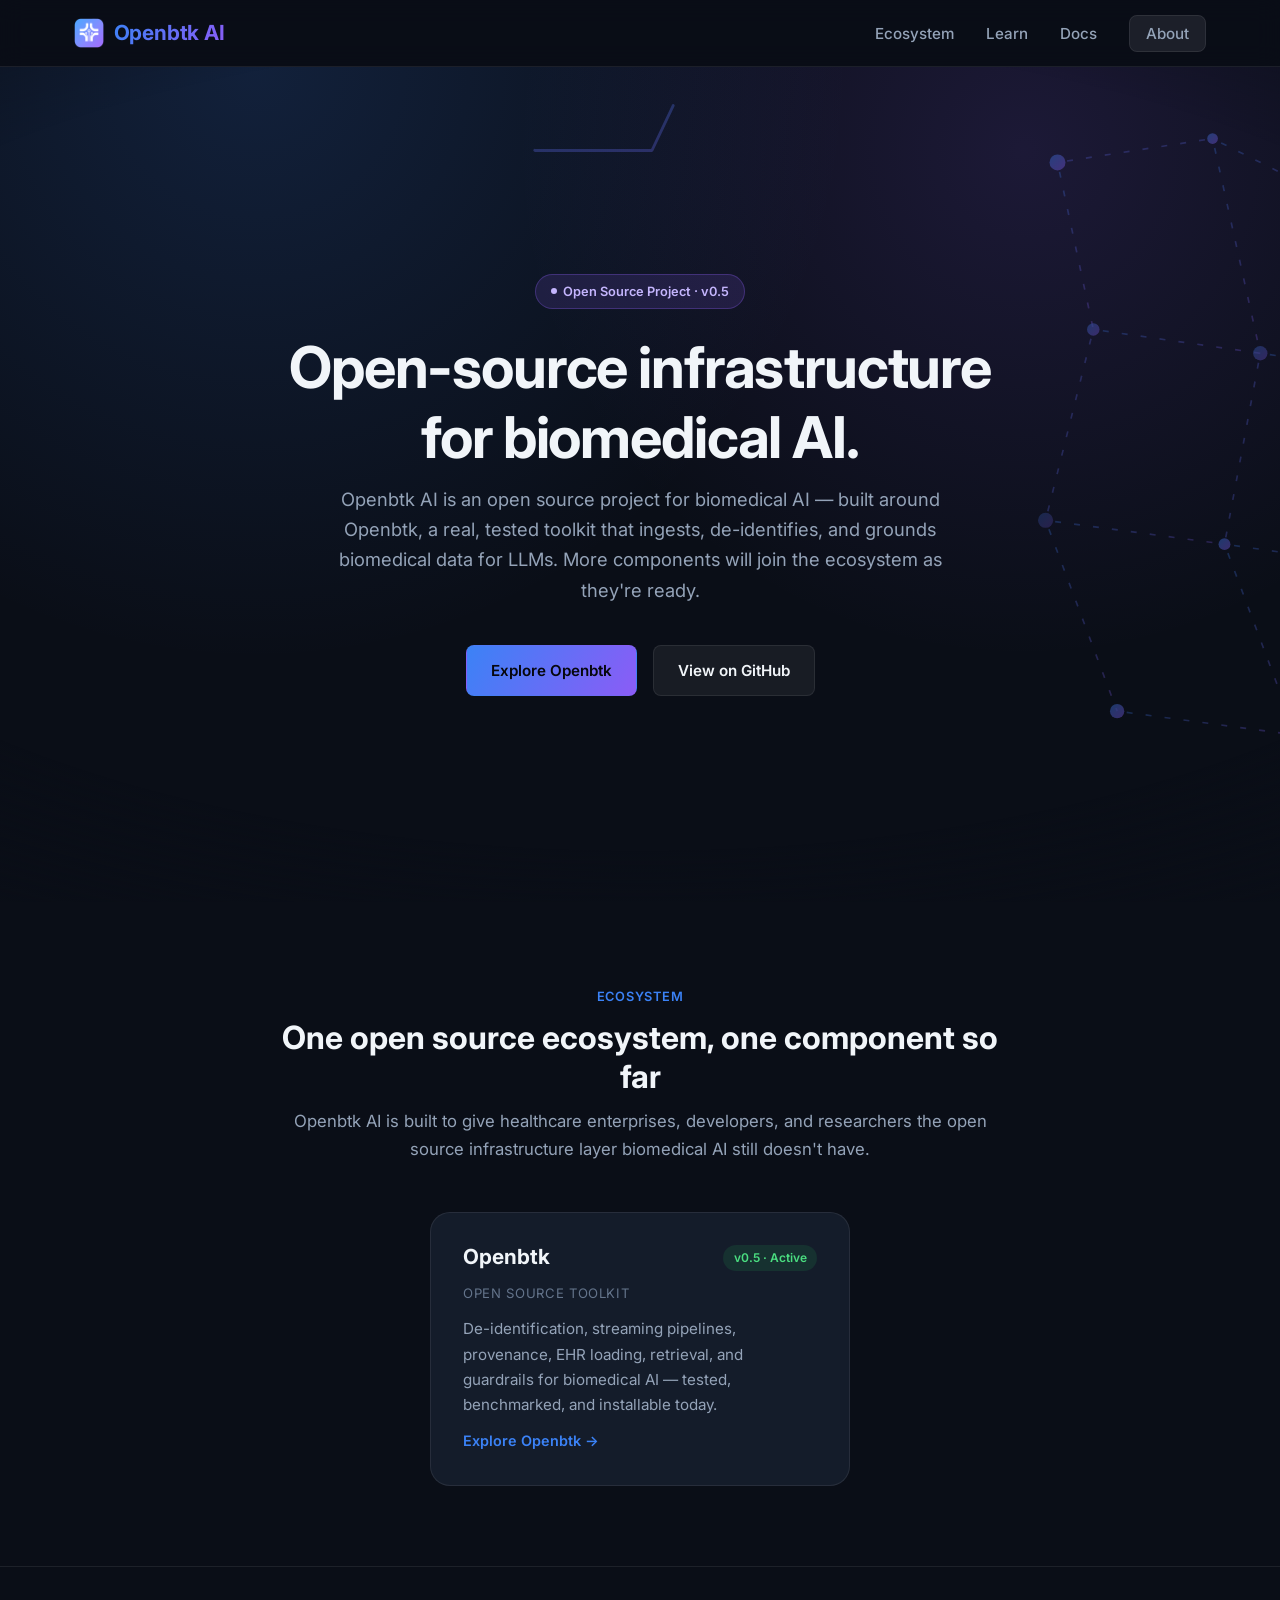
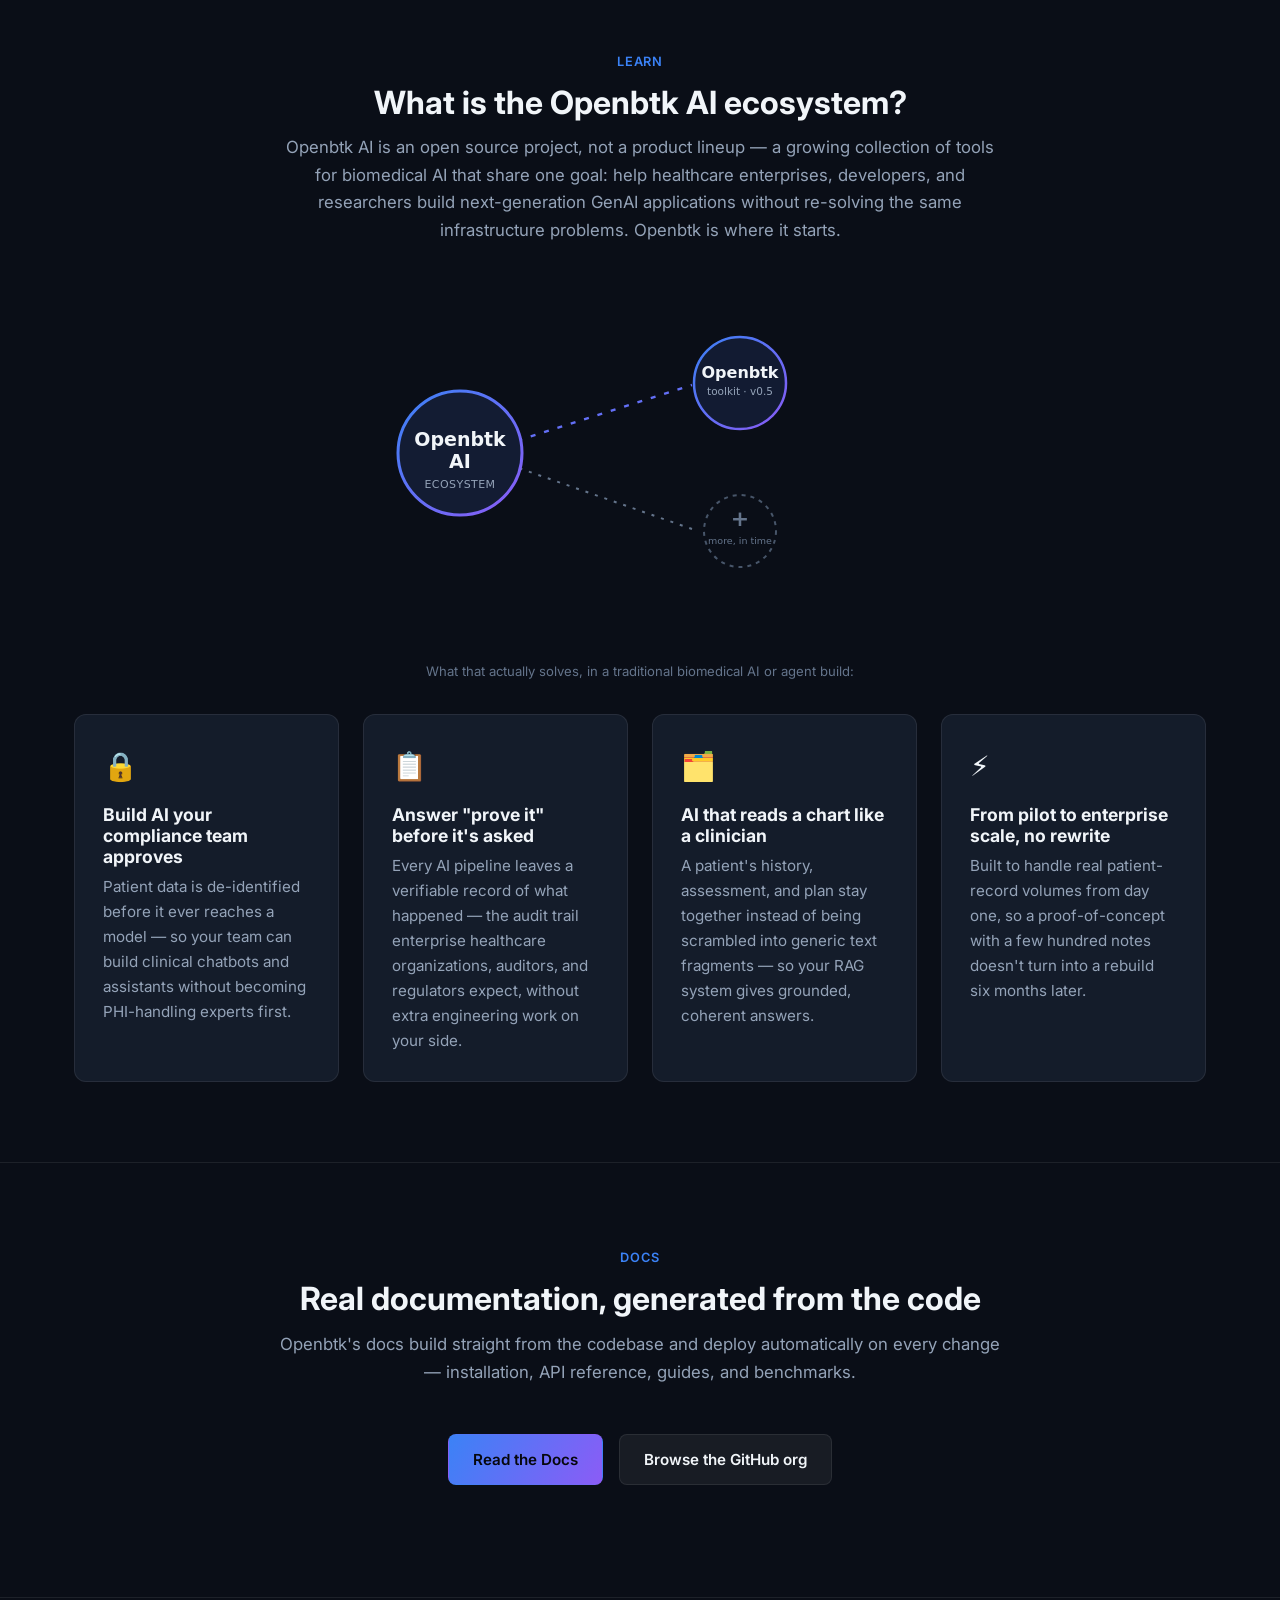
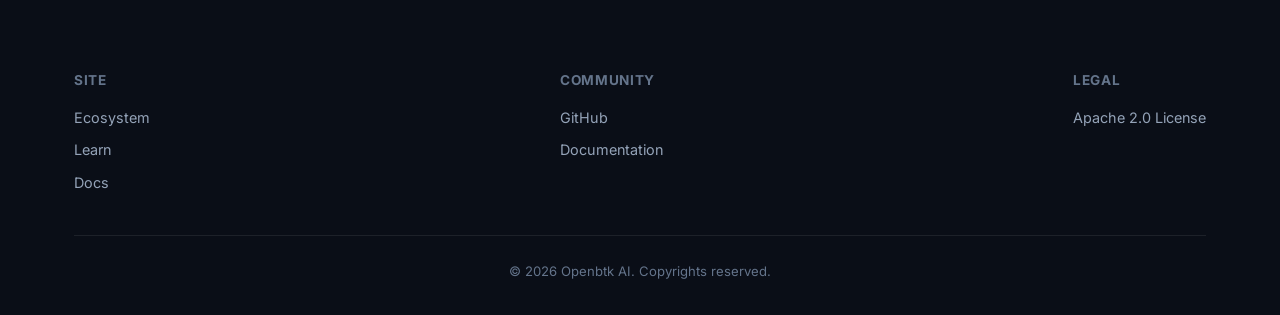
==== index.html @ eef81ac4 "Lead Ecosystem section with purpose, not a disclaimer about not being a company" ====
<!DOCTYPE html>
<html lang="en">
<head>
  <meta charset="UTF-8" />
  <meta name="viewport" content="width=device-width, initial-scale=1.0" />
  <title>Openbtk AI - Home</title>
  <meta name="description" content="Openbtk AI is an open source project for biomedical AI, built around Openbtk — a real, tested, open-source toolkit for ingesting, de-identifying, and grounding biomedical data for LLMs." />
  <link rel="canonical" href="https://openbtk.org/" />
  <meta property="og:title" content="Openbtk AI — an open source ecosystem for biomedical AI" />
  <meta property="og:description" content="Openbtk AI is an open source project for biomedical AI, built around Openbtk — a real, tested, open-source toolkit for ingesting, de-identifying, and grounding biomedical data for LLMs." />
  <meta property="og:type" content="website" />
  <meta property="og:url" content="https://openbtk.org/" />
  <link rel="icon" href="/assets/favicon.png?v=2" type="image/png" />
  <link rel="stylesheet" href="/assets/css/style.css?v=4" />
  <link rel="preconnect" href="https://fonts.googleapis.com">
  <link rel="preconnect" href="https://fonts.gstatic.com" crossorigin>
  <link href="https://fonts.googleapis.com/css2?family=Inter:wght@400;500;600;700;800&display=swap" rel="stylesheet">
</head>
<body>

  <nav class="navbar">
    <div class="container">
      <a href="/" class="brand">
        <img src="/assets/logo.png?v=2" alt="" class="brand-mark" />
        <span class="brand-word">Openbtk AI</span>
      </a>
      <div class="nav-right">
        <ul class="nav-links">
          <li><a href="#ecosystem">Ecosystem</a></li>
          <li><a href="#learn">Learn</a></li>
          <li><a href="#docs">Docs</a></li>
          <li><a class="nav-cta" href="https://github.com/openbtk" target="_blank" rel="noopener">About</a></li>
        </ul>
        <button class="nav-toggle" aria-label="Toggle navigation" aria-expanded="false">☰</button>
      </div>
    </div>
  </nav>

  <main>
    <section class="hero">
      <img class="hero-bg" src="/assets/hero-bg.svg" alt="" aria-hidden="true" />
      <div class="badge"><span class="badge-dot"></span> Open Source Project · v0.5</div>
      <h1>Open-source infrastructure<br/>for biomedical AI.</h1>
      <p class="subtitle">Openbtk AI is an open source project for biomedical AI — built around Openbtk, a real, tested toolkit that ingests, de-identifies, and grounds biomedical data for LLMs. More components will join the ecosystem as they're ready.</p>
      <div class="btn-group">
        <a href="https://openbtk.org/openbtk-core/" target="_blank" rel="noopener" class="btn btn-primary">Explore Openbtk</a>
        <a href="https://github.com/openbtk" target="_blank" rel="noopener" class="btn btn-secondary">View on GitHub</a>
      </div>
    </section>

    <section class="section" id="ecosystem" style="border-top:none;">
      <div class="container">
        <div class="section-head">
          <div class="eyebrow">Ecosystem</div>
          <h2>One open source ecosystem, one component so far</h2>
          <p>Openbtk AI is built to give healthcare enterprises, developers, and researchers the open source infrastructure layer biomedical AI still doesn't have.</p>
        </div>
        <div class="grid" style="max-width:420px;margin:0 auto;">

          <div class="product-card">
            <div class="product-card-head">
              <h3>Openbtk</h3>
              <span class="status-pill status-done">v0.5 · Active</span>
            </div>
            <div class="role">Open source toolkit</div>
            <p>De-identification, streaming pipelines, provenance, EHR loading, retrieval, and guardrails for biomedical AI — tested, benchmarked, and installable today.</p>
            <a class="product-card-link" href="https://openbtk.org/openbtk-core/" target="_blank" rel="noopener">Explore Openbtk →</a>
          </div>

        </div>
      </div>
    </section>

    <section class="section" id="learn">
      <div class="container">
        <div class="section-head">
          <div class="eyebrow">Learn</div>
          <h2>What is the Openbtk AI ecosystem?</h2>
          <p>Openbtk AI is an open source project, not a product lineup — a growing collection of tools for biomedical AI that share one goal: help healthcare enterprises, developers, and researchers build next-generation GenAI applications without re-solving the same infrastructure problems. Openbtk is where it starts.</p>
        </div>

        <img src="/assets/ecosystem-diagram.svg" alt="Diagram: Openbtk AI ecosystem at the center, connected to Openbtk (the active v0.5 toolkit) today, with more components to come over time" style="max-width:640px;width:100%;margin:0 auto 3rem;display:block;" />

        <p class="code-caption" style="margin-bottom:2rem;">What that actually solves, in a traditional biomedical AI or agent build:</p>

        <div class="grid grid-4">
          <div class="card">
            <div class="icon">🔒</div>
            <h4>Build AI your compliance team approves</h4>
            <p>Patient data is de-identified before it ever reaches a model — so your team can build clinical chatbots and assistants without becoming PHI-handling experts first.</p>
          </div>
          <div class="card">
            <div class="icon">📋</div>
            <h4>Answer "prove it" before it's asked</h4>
            <p>Every AI pipeline leaves a verifiable record of what happened — the audit trail enterprise healthcare organizations, auditors, and regulators expect, without extra engineering work on your side.</p>
          </div>
          <div class="card">
            <div class="icon">🗂️</div>
            <h4>AI that reads a chart like a clinician</h4>
            <p>A patient's history, assessment, and plan stay together instead of being scrambled into generic text fragments — so your RAG system gives grounded, coherent answers.</p>
          </div>
          <div class="card">
            <div class="icon">⚡</div>
            <h4>From pilot to enterprise scale, no rewrite</h4>
            <p>Built to handle real patient-record volumes from day one, so a proof-of-concept with a few hundred notes doesn't turn into a rebuild six months later.</p>
          </div>
        </div>
      </div>
    </section>

    <section class="section" id="docs">
      <div class="container">
        <div class="section-head">
          <div class="eyebrow">Docs</div>
          <h2>Real documentation, generated from the code</h2>
          <p>Openbtk's docs build straight from the codebase and deploy automatically on every change — installation, API reference, guides, and benchmarks.</p>
        </div>
        <div class="btn-group">
          <a href="https://openbtk.org/openbtk-core/" target="_blank" rel="noopener" class="btn btn-primary">Read the Docs</a>
          <a href="https://github.com/openbtk" target="_blank" rel="noopener" class="btn btn-secondary">Browse the GitHub org</a>
        </div>
      </div>
    </section>
  </main>

  <footer>
    <div class="container">
      <div class="footer-grid">
        <div class="footer-col">
          <h5>Site</h5>
          <a href="#ecosystem">Ecosystem</a>
          <a href="#learn">Learn</a>
          <a href="#docs">Docs</a>
        </div>
        <div class="footer-col">
          <h5>Community</h5>
          <a href="https://github.com/openbtk" target="_blank" rel="noopener">GitHub</a>
          <a href="https://openbtk.org/openbtk-core/" target="_blank" rel="noopener">Documentation</a>
        </div>
        <div class="footer-col">
          <h5>Legal</h5>
          <a href="https://github.com/openbtk/openbtk-core/blob/main/LICENSE" target="_blank" rel="noopener">Apache 2.0 License</a>
        </div>
      </div>
      <div class="footer-bottom">
        &copy; 2026 Openbtk AI. Copyrights reserved.
      </div>
    </div>
  </footer>

  <script src="/assets/js/main.js"></script>
</body>
</html>
---- assets/css/style.css ----
/* ==========================================================================
   openbtk.ai — shared design system
   One stylesheet for the whole site (Home, OpenBTK, Roadmap, Ecosystem).
   ========================================================================== */

:root {
  --bg-base: #0a0e17;
  --bg-base-alt: #0d1220;
  --bg-panel: rgba(30, 41, 59, 0.55);
  --bg-panel-solid: #10192e;
  --border-soft: rgba(255, 255, 255, 0.08);
  --border-strong: rgba(255, 255, 255, 0.18);

  --accent-blue: #3b82f6;
  --accent-violet: #8b5cf6;
  --accent-gradient: linear-gradient(120deg, var(--accent-blue), var(--accent-violet));

  --text-primary: #f1f5f9;
  --text-dim: #94a3b8;
  --text-faint: #64748b;

  --status-done-bg: rgba(34, 197, 94, 0.12);
  --status-done-fg: #4ade80;
  --status-progress-bg: rgba(59, 130, 246, 0.14);
  --status-progress-fg: #60a5fa;
  --status-planned-bg: rgba(148, 163, 184, 0.12);
  --status-planned-fg: #94a3b8;

  --font-sans: "Inter", system-ui, -apple-system, "Segoe UI", sans-serif;
  --font-mono: ui-monospace, "JetBrains Mono", "SFMono-Regular", Menlo, Consolas, monospace;

  --radius-sm: 8px;
  --radius-md: 12px;
  --radius-lg: 20px;
  --container: 1180px;
}

* { box-sizing: border-box; }

html { scroll-behavior: smooth; }

body {
  margin: 0;
  font-family: var(--font-sans);
  background-color: var(--bg-base);
  color: var(--text-primary);
  line-height: 1.65;
  -webkit-font-smoothing: antialiased;
}

img, svg { max-width: 100%; display: block; }

a { color: inherit; }

.container {
  max-width: var(--container);
  margin: 0 auto;
  padding: 0 1.5rem;
}

h1, h2, h3, h4 { line-height: 1.2; margin: 0 0 0.75rem; font-weight: 700; }
p { margin: 0 0 1rem; }

.eyebrow {
  display: inline-block;
  font-size: 0.8rem;
  font-weight: 600;
  letter-spacing: 0.06em;
  text-transform: uppercase;
  color: var(--accent-blue);
  margin-bottom: 0.75rem;
}

.section {
  padding: 5rem 0;
  border-top: 1px solid var(--border-soft);
  scroll-margin-top: 5rem;
}

.section-head {
  max-width: 720px;
  margin: 0 auto 3rem;
  text-align: center;
}

.section-head h2 { font-size: 2rem; }
.section-head p { color: var(--text-dim); font-size: 1.05rem; }

/* --------------------------- Navbar --------------------------- */

.navbar {
  position: sticky;
  top: 0;
  z-index: 1000;
  display: flex;
  align-items: center;
  justify-content: space-between;
  padding: 1rem 1.5rem;
  background-color: rgba(10, 14, 23, 0.85);
  backdrop-filter: blur(12px);
  border-bottom: 1px solid var(--border-soft);
}

.navbar .container {
  display: flex;
  align-items: center;
  justify-content: space-between;
  width: 100%;
}

.brand {
  display: flex;
  align-items: center;
  gap: 0.6rem;
  text-decoration: none;
}

.brand-mark { width: 30px; height: 30px; flex-shrink: 0; }

.nav-right {
  display: flex;
  align-items: center;
  gap: 1.5rem;
  position: relative;
}

.brand-word {
  font-size: 1.3rem;
  font-weight: 700;
  background: var(--accent-gradient);
  -webkit-background-clip: text;
  background-clip: text;
  color: transparent;
  letter-spacing: -0.01em;
}

.nav-links {
  display: flex;
  align-items: center;
  gap: 2rem;
  list-style: none;
  margin: 0;
  padding: 0;
}

.nav-links a {
  color: var(--text-dim);
  text-decoration: none;
  font-weight: 500;
  font-size: 0.95rem;
  transition: color 0.2s;
  position: relative;
}

.nav-links a:hover,
.nav-links a[aria-current="page"] { color: var(--text-primary); }

.nav-links a[aria-current="page"]::after {
  content: "";
  position: absolute;
  left: 0; right: 0; bottom: -0.6rem;
  height: 2px;
  background: var(--accent-gradient);
  border-radius: 2px;
}

.nav-cta {
  background: rgba(255, 255, 255, 0.08);
  padding: 0.5rem 1rem;
  border-radius: var(--radius-sm);
  border: 1px solid var(--border-soft);
}
.nav-cta:hover { border-color: var(--border-strong); }

.nav-toggle {
  display: none;
  background: none;
  border: 1px solid var(--border-soft);
  border-radius: var(--radius-sm);
  padding: 0.5rem 0.65rem;
  color: var(--text-primary);
  cursor: pointer;
}

/* --------------------------- Buttons --------------------------- */

.btn {
  display: inline-flex;
  align-items: center;
  gap: 0.5rem;
  padding: 0.75rem 1.5rem;
  border-radius: var(--radius-sm);
  font-weight: 600;
  font-size: 0.95rem;
  text-decoration: none;
  border: 1px solid transparent;
  transition: transform 0.15s ease, background 0.2s, border-color 0.2s;
  cursor: pointer;
}
.btn:hover { transform: translateY(-1px); }

.btn-primary {
  background: var(--accent-gradient);
  color: #06070d;
}

.btn-secondary {
  background: rgba(255, 255, 255, 0.06);
  color: var(--text-primary);
  border-color: var(--border-soft);
}
.btn-secondary:hover { border-color: var(--border-strong); }

.btn-group {
  display: flex;
  flex-wrap: wrap;
  gap: 1rem;
  align-items: center;
  justify-content: center;
}

/* --------------------------- Badges / status pills --------------------------- */

.badge {
  display: inline-flex;
  align-items: center;
  gap: 0.4rem;
  padding: 0.4rem 0.9rem;
  border-radius: 999px;
  font-size: 0.8rem;
  font-weight: 600;
  background: rgba(139, 92, 246, 0.14);
  color: #c4b5fd;
  border: 1px solid rgba(139, 92, 246, 0.3);
  margin-bottom: 1.5rem;
}
.badge-dot {
  width: 6px; height: 6px; border-radius: 50%;
  background: #c4b5fd;
  animation: pulse 2s ease-in-out infinite;
}
@keyframes pulse {
  0%, 100% { opacity: 1; }
  50% { opacity: 0.35; }
}

.status-pill {
  display: inline-block;
  padding: 0.2rem 0.65rem;
  border-radius: 999px;
  font-size: 0.75rem;
  font-weight: 600;
  white-space: nowrap;
}
.status-live { background: var(--status-progress-bg); color: var(--status-progress-fg); }
.status-progress { background: var(--status-progress-bg); color: var(--status-progress-fg); }
.status-done { background: var(--status-done-bg); color: var(--status-done-fg); }
.status-planned { background: var(--status-planned-bg); color: var(--status-planned-fg); }

/* --------------------------- Hero --------------------------- */

.hero {
  position: relative;
  text-align: center;
  padding: 3rem 1.5rem;
  overflow: hidden;
  min-height: calc(100vh - 65px);
  min-height: calc(100svh - 65px);
  display: flex;
  flex-direction: column;
  align-items: center;
  justify-content: center;
  background:
    radial-gradient(circle at 20% 0%, rgba(59, 130, 246, 0.16), transparent 45%),
    radial-gradient(circle at 80% 10%, rgba(139, 92, 246, 0.14), transparent 40%),
    var(--bg-base);
}

.hero-bg {
  position: absolute;
  inset: 0;
  width: 100%;
  height: 100%;
  opacity: 0.5;
  z-index: 0;
  pointer-events: none;
  user-select: none;
}

.hero > *:not(.hero-bg) { position: relative; z-index: 1; }

.hero h1 {
  font-size: clamp(2.2rem, 5vw, 3.6rem);
  letter-spacing: -0.02em;
  max-width: 900px;
  margin-left: auto;
  margin-right: auto;
}

.hero .subtitle {
  font-size: 1.15rem;
  color: var(--text-dim);
  max-width: 640px;
  margin: 0 auto 2.5rem;
}

.install-chip {
  display: inline-flex;
  align-items: center;
  gap: 0.6rem;
  background: var(--bg-panel-solid);
  padding: 0.75rem 1.25rem;
  border-radius: var(--radius-sm);
  font-family: var(--font-mono);
  font-size: 0.9rem;
  border: 1px solid var(--border-soft);
  color: #a5b4fc;
}
.install-chip::before { content: "$"; color: var(--text-faint); }

/* --------------------------- Cards / grids --------------------------- */

.grid {
  display: grid;
  gap: 1.5rem;
}
.grid-2 { grid-template-columns: repeat(2, 1fr); }
.grid-3 { grid-template-columns: repeat(3, 1fr); }
.grid-4 { grid-template-columns: repeat(4, 1fr); }
.grid-auto { grid-template-columns: repeat(auto-fit, minmax(240px, 1fr)); }

.card {
  background: var(--bg-panel);
  border: 1px solid var(--border-soft);
  border-radius: var(--radius-md);
  padding: 1.75rem;
  transition: transform 0.2s, border-color 0.2s;
}
.card:hover { transform: translateY(-4px); border-color: var(--border-strong); }

.card .icon { font-size: 1.75rem; margin-bottom: 0.9rem; }
.card h4 { font-size: 1.1rem; margin-bottom: 0.4rem; }
.card p { color: var(--text-dim); font-size: 0.95rem; margin: 0; }

.card-list {
  list-style: none;
  margin: 0.75rem 0 0;
  padding: 0;
  color: var(--text-dim);
  font-size: 0.9rem;
}
.card-list li { padding: 0.15rem 0; padding-left: 1.1rem; position: relative; }
.card-list li::before {
  content: "";
  position: absolute; left: 0; top: 0.65em;
  width: 5px; height: 5px; border-radius: 50%;
  background: var(--accent-blue);
}

/* Product / lineup cards (Home + Ecosystem) */
.product-card {
  background: var(--bg-panel);
  border: 1px solid var(--border-soft);
  border-radius: var(--radius-lg);
  padding: 2rem;
  display: flex;
  flex-direction: column;
  gap: 0.75rem;
}
.product-card-head {
  display: flex;
  align-items: center;
  justify-content: space-between;
  gap: 0.75rem;
}
.product-card h3 { margin: 0; font-size: 1.3rem; }
.product-card p { color: var(--text-dim); margin: 0; font-size: 0.95rem; }
.product-card .role { color: var(--text-faint); font-size: 0.82rem; text-transform: uppercase; letter-spacing: 0.05em; }
.product-card-link {
  margin-top: auto;
  font-weight: 600;
  font-size: 0.9rem;
  color: var(--accent-blue);
  text-decoration: none;
}

/* Persona cards */
.persona-card { background: var(--bg-panel); border: 1px solid var(--border-soft); border-radius: var(--radius-md); padding: 1.5rem; }
.persona-card .name { font-weight: 700; font-size: 1.05rem; }
.persona-card .role { color: var(--accent-blue); font-size: 0.85rem; font-weight: 600; margin-bottom: 0.6rem; }
.persona-card p { color: var(--text-dim); font-size: 0.9rem; margin: 0; }

/* --------------------------- Architecture diagram (Mermaid) --------------------------- */

.arch-panel {
  background: var(--bg-panel);
  border: 1px solid var(--border-soft);
  border-radius: var(--radius-lg);
  padding: 2rem 1rem;
  max-width: 620px;
  margin: 0 auto;
  overflow-x: auto;
}

.mermaid { display: block; text-align: center; }
.mermaid svg {
  max-width: 100% !important;
  width: 100% !important;
  height: auto !important;
  display: inline-block;
}
.mermaid .mm-sub { font-size: 0.78em; opacity: 0.75; font-weight: 400; }

/* Animate the connecting edges so data visibly "flows" down the stack */
.mermaid svg .edgePath .path,
.mermaid svg path.flowchart-link {
  stroke-dasharray: 6 5;
  animation: arch-flow 1.4s linear infinite;
}

@keyframes arch-flow {
  to { stroke-dashoffset: -22; }
}

@media (prefers-reduced-motion: reduce) {
  .mermaid svg .edgePath .path,
  .mermaid svg path.flowchart-link {
    animation: none;
  }
}

/* --------------------------- Code blocks --------------------------- */

.code-block {
  position: relative;
  background: #070a12;
  border: 1px solid var(--border-soft);
  border-radius: var(--radius-md);
  overflow: hidden;
  text-align: left;
}
.code-block-head {
  display: flex;
  align-items: center;
  justify-content: space-between;
  padding: 0.6rem 1rem;
  border-bottom: 1px solid var(--border-soft);
  font-size: 0.78rem;
  color: var(--text-faint);
  font-family: var(--font-mono);
}
.copy-btn {
  background: rgba(255, 255, 255, 0.06);
  border: 1px solid var(--border-soft);
  color: var(--text-dim);
  border-radius: 6px;
  padding: 0.25rem 0.6rem;
  font-size: 0.75rem;
  cursor: pointer;
  font-family: var(--font-sans);
}
.copy-btn:hover { color: var(--text-primary); border-color: var(--border-strong); }

.code-block pre {
  margin: 0;
  padding: 1.25rem 1.5rem;
  overflow-x: auto;
  font-family: var(--font-mono);
  font-size: 0.87rem;
  line-height: 1.6;
}
.code-block code { color: #dbeafe; }
.tok-kw { color: #c4b5fd; }
.tok-str { color: #86efac; }
.tok-com { color: #64748b; font-style: italic; }
.tok-fn { color: #93c5fd; }

.code-caption {
  text-align: center;
  color: var(--text-faint);
  font-size: 0.82rem;
  margin-top: 0.75rem;
}

/* --------------------------- Comparison table --------------------------- */

.table-wrap { overflow-x: auto; border: 1px solid var(--border-soft); border-radius: var(--radius-md); }
table.compare { width: 100%; border-collapse: collapse; min-width: 720px; font-size: 0.9rem; }
table.compare th, table.compare td {
  padding: 0.85rem 1.1rem;
  text-align: left;
  border-bottom: 1px solid var(--border-soft);
}
table.compare th { background: var(--bg-panel-solid); color: var(--text-primary); font-weight: 600; }
table.compare td { color: var(--text-dim); }
table.compare tr:last-child td { border-bottom: none; }
table.compare td:first-child, table.compare th:first-child { color: var(--text-primary); font-weight: 600; white-space: nowrap; }

/* --------------------------- Footer --------------------------- */

footer {
  border-top: 1px solid var(--border-soft);
  padding: 3rem 1.5rem 2rem;
  margin-top: 2rem;
}
.footer-grid {
  display: flex;
  justify-content: space-between;
  flex-wrap: wrap;
  gap: 2rem;
  margin-bottom: 2rem;
}
.footer-col h5 { font-size: 0.85rem; text-transform: uppercase; letter-spacing: 0.05em; color: var(--text-faint); margin-bottom: 0.9rem; }
.footer-col a { display: block; color: var(--text-dim); text-decoration: none; font-size: 0.9rem; margin-bottom: 0.55rem; }
.footer-col a:hover { color: var(--text-primary); }
.footer-bottom {
  border-top: 1px solid var(--border-soft);
  padding-top: 1.5rem;
  text-align: center;
  color: var(--text-faint);
  font-size: 0.82rem;
  line-height: 1.7;
}

/* --------------------------- Utility --------------------------- */

.text-center { text-align: center; }
.mt-lg { margin-top: 3rem; }
.two-col { display: grid; grid-template-columns: 1fr 1fr; gap: 2rem; }

/* --------------------------- Responsive --------------------------- */

@media (max-width: 900px) {
  .grid-4 { grid-template-columns: repeat(2, 1fr); }
  .grid-3 { grid-template-columns: repeat(2, 1fr); }
  .grid-2, .two-col { grid-template-columns: 1fr; }
}

@media (max-width: 720px) {
  .nav-toggle { display: inline-flex; align-items: center; justify-content: center; }
  .nav-links {
    position: absolute;
    top: 100%; left: 0; right: 0;
    flex-direction: column;
    align-items: flex-start;
    gap: 0;
    background: var(--bg-base-alt);
    border-bottom: 1px solid var(--border-soft);
    padding: 0.5rem 1.5rem 1rem;
    display: none;
  }
  .nav-links.is-open { display: flex; }
  .nav-links li { width: 100%; padding: 0.6rem 0; border-bottom: 1px solid var(--border-soft); }
  .nav-links li:last-child { border-bottom: none; }
  .nav-links a[aria-current="page"]::after { display: none; }

  .grid-4, .grid-3 { grid-template-columns: 1fr; }
  .footer-grid { flex-direction: column; }
}
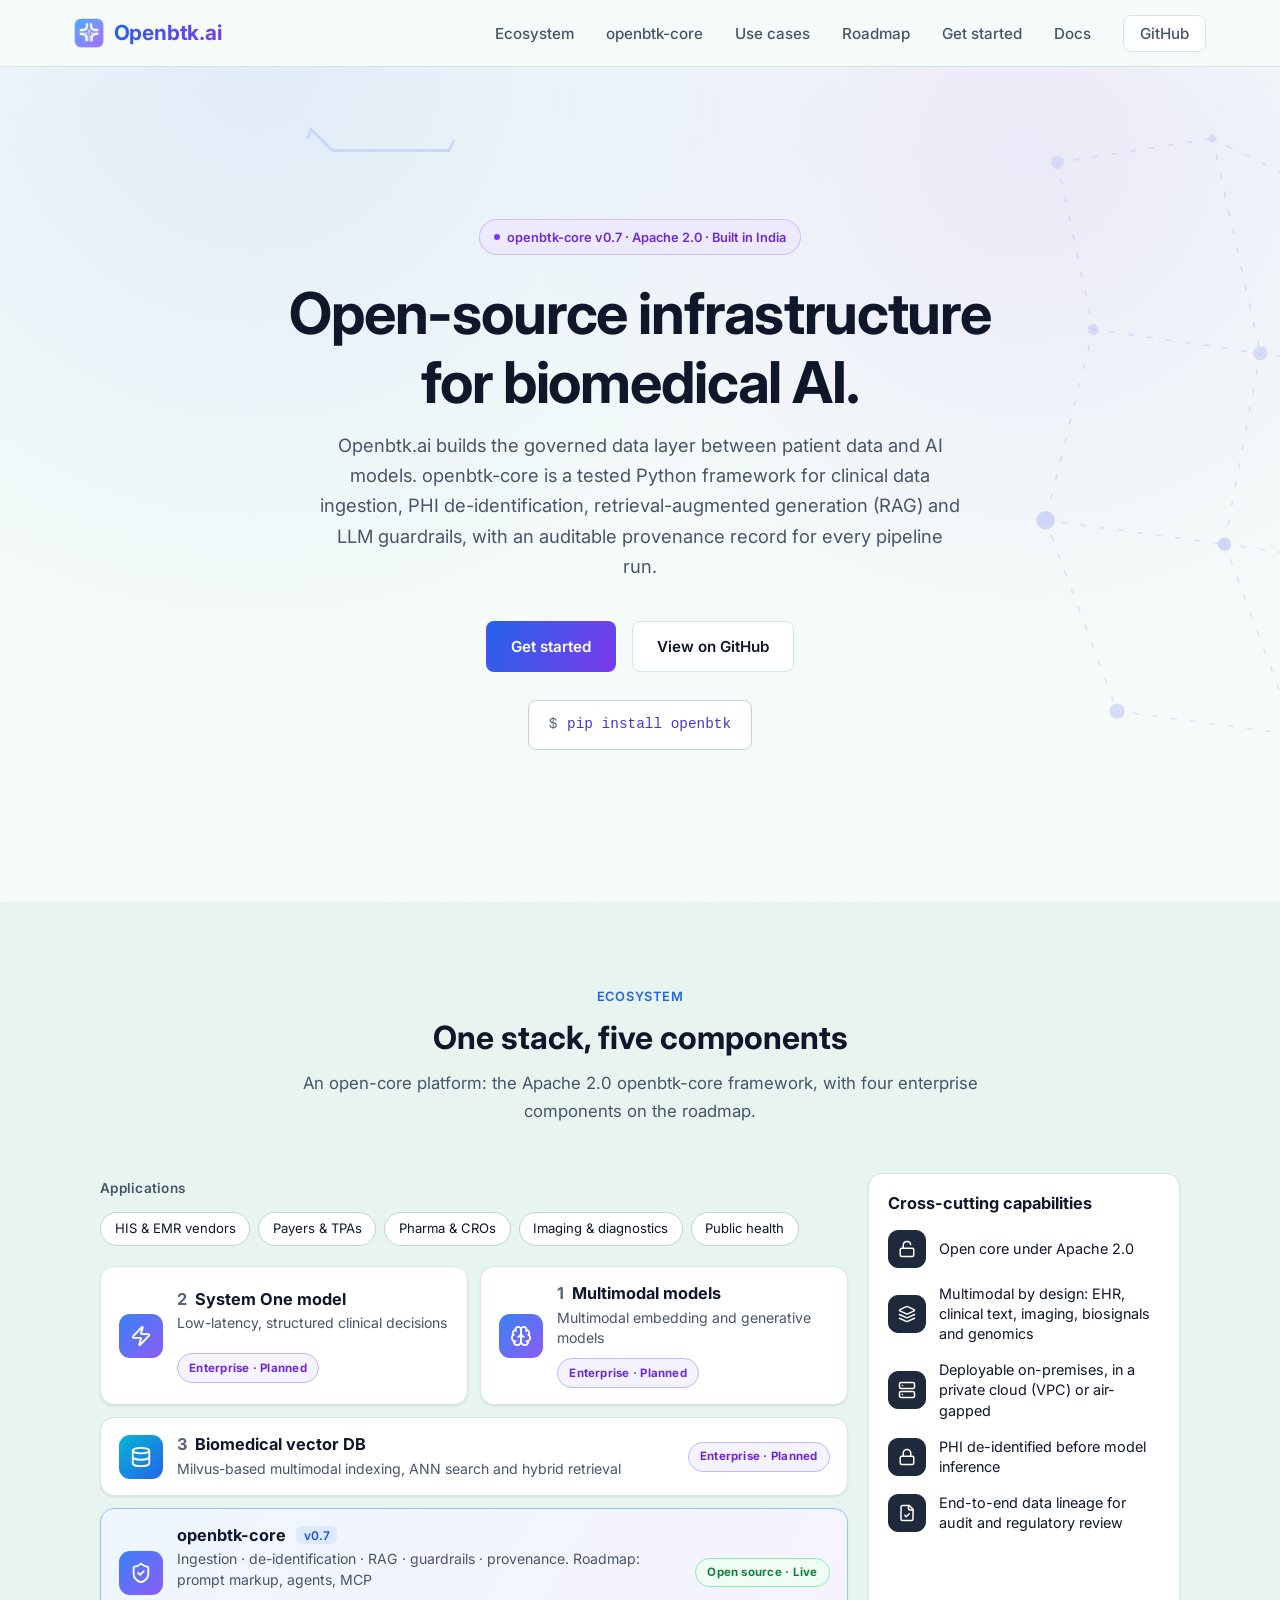
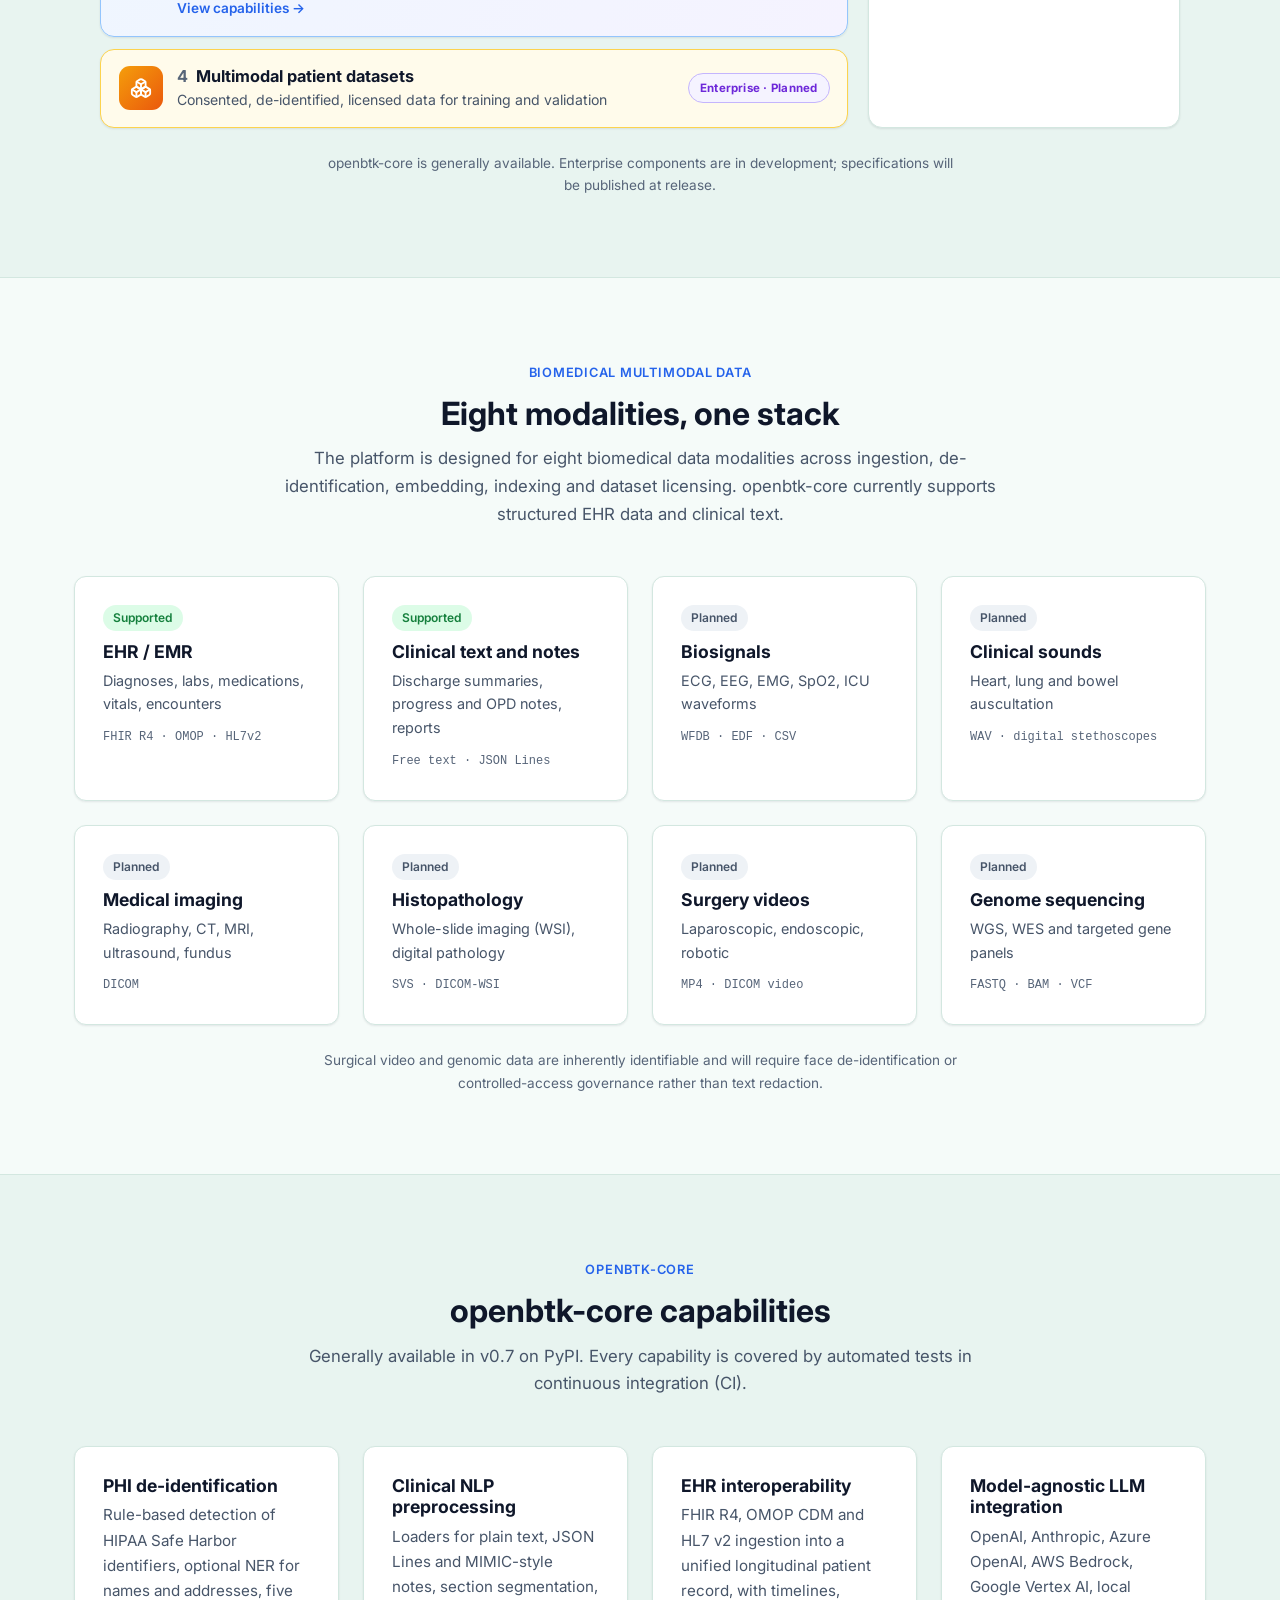
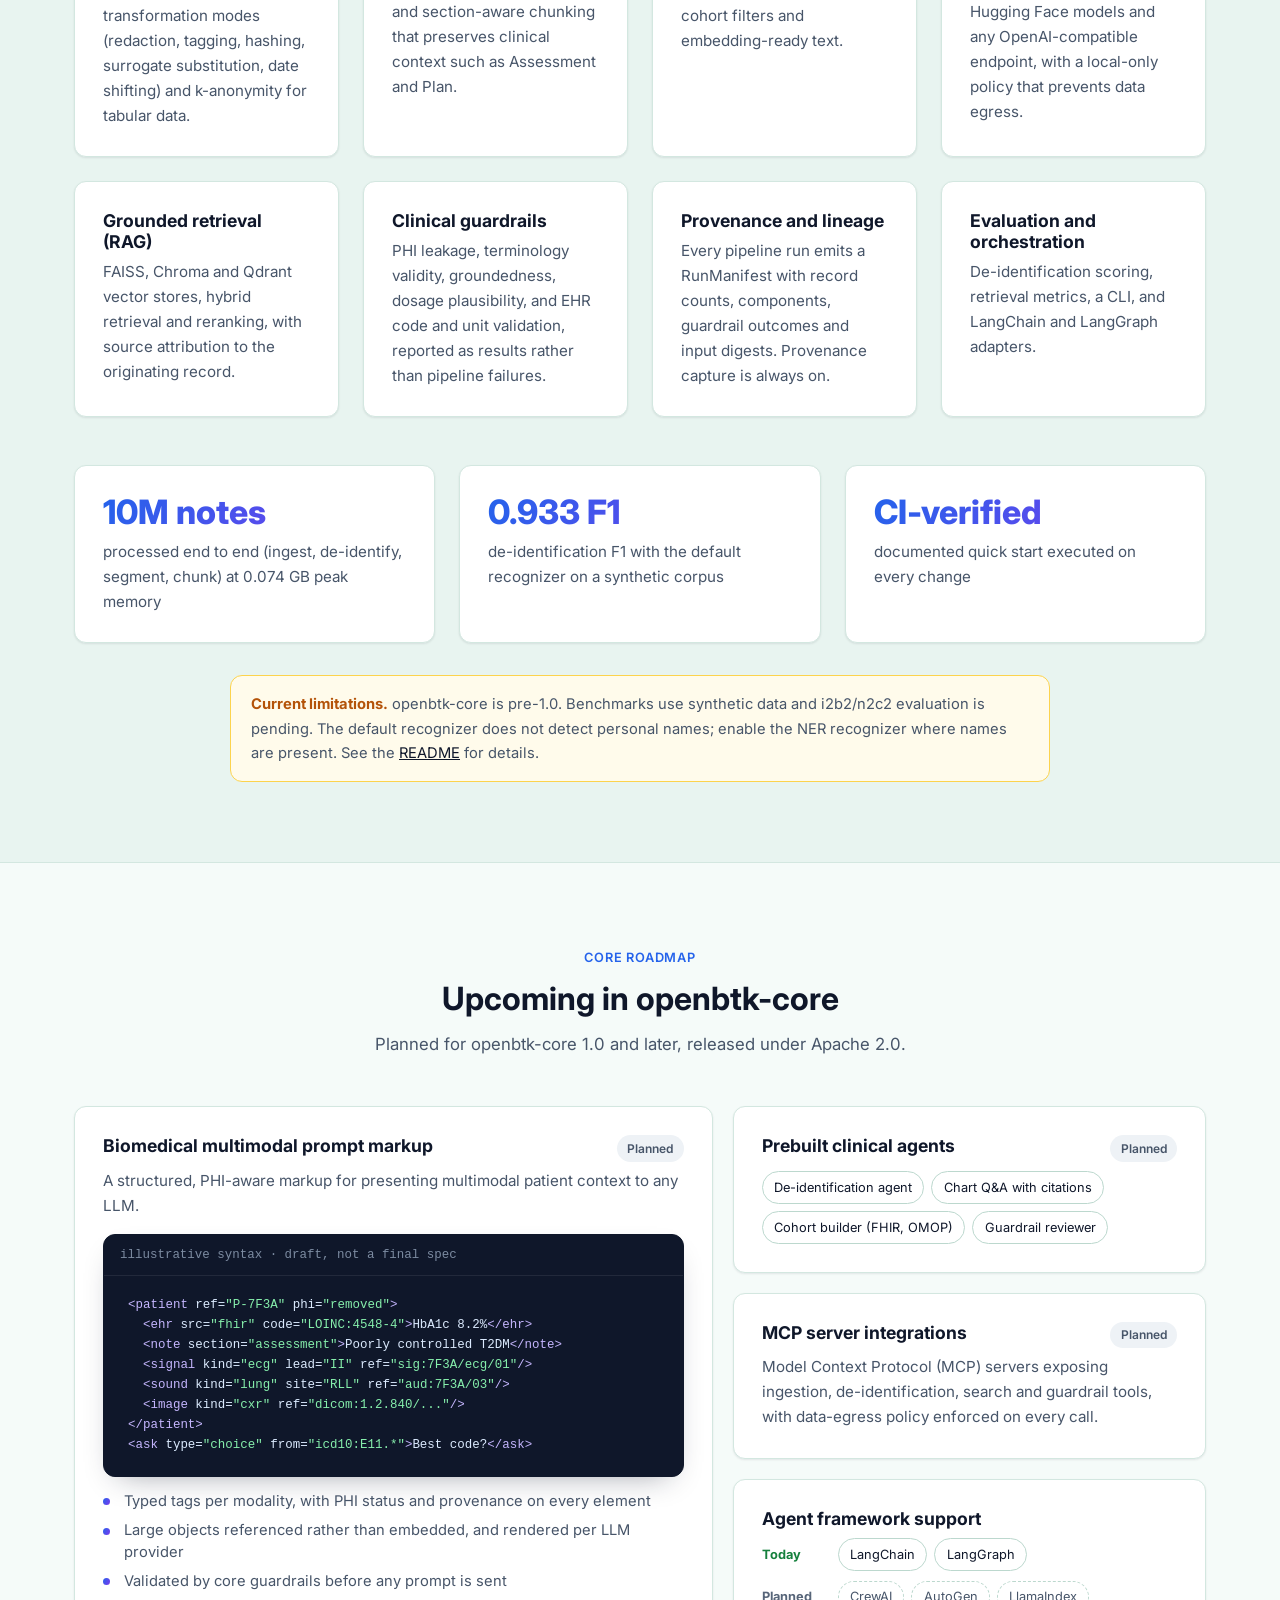
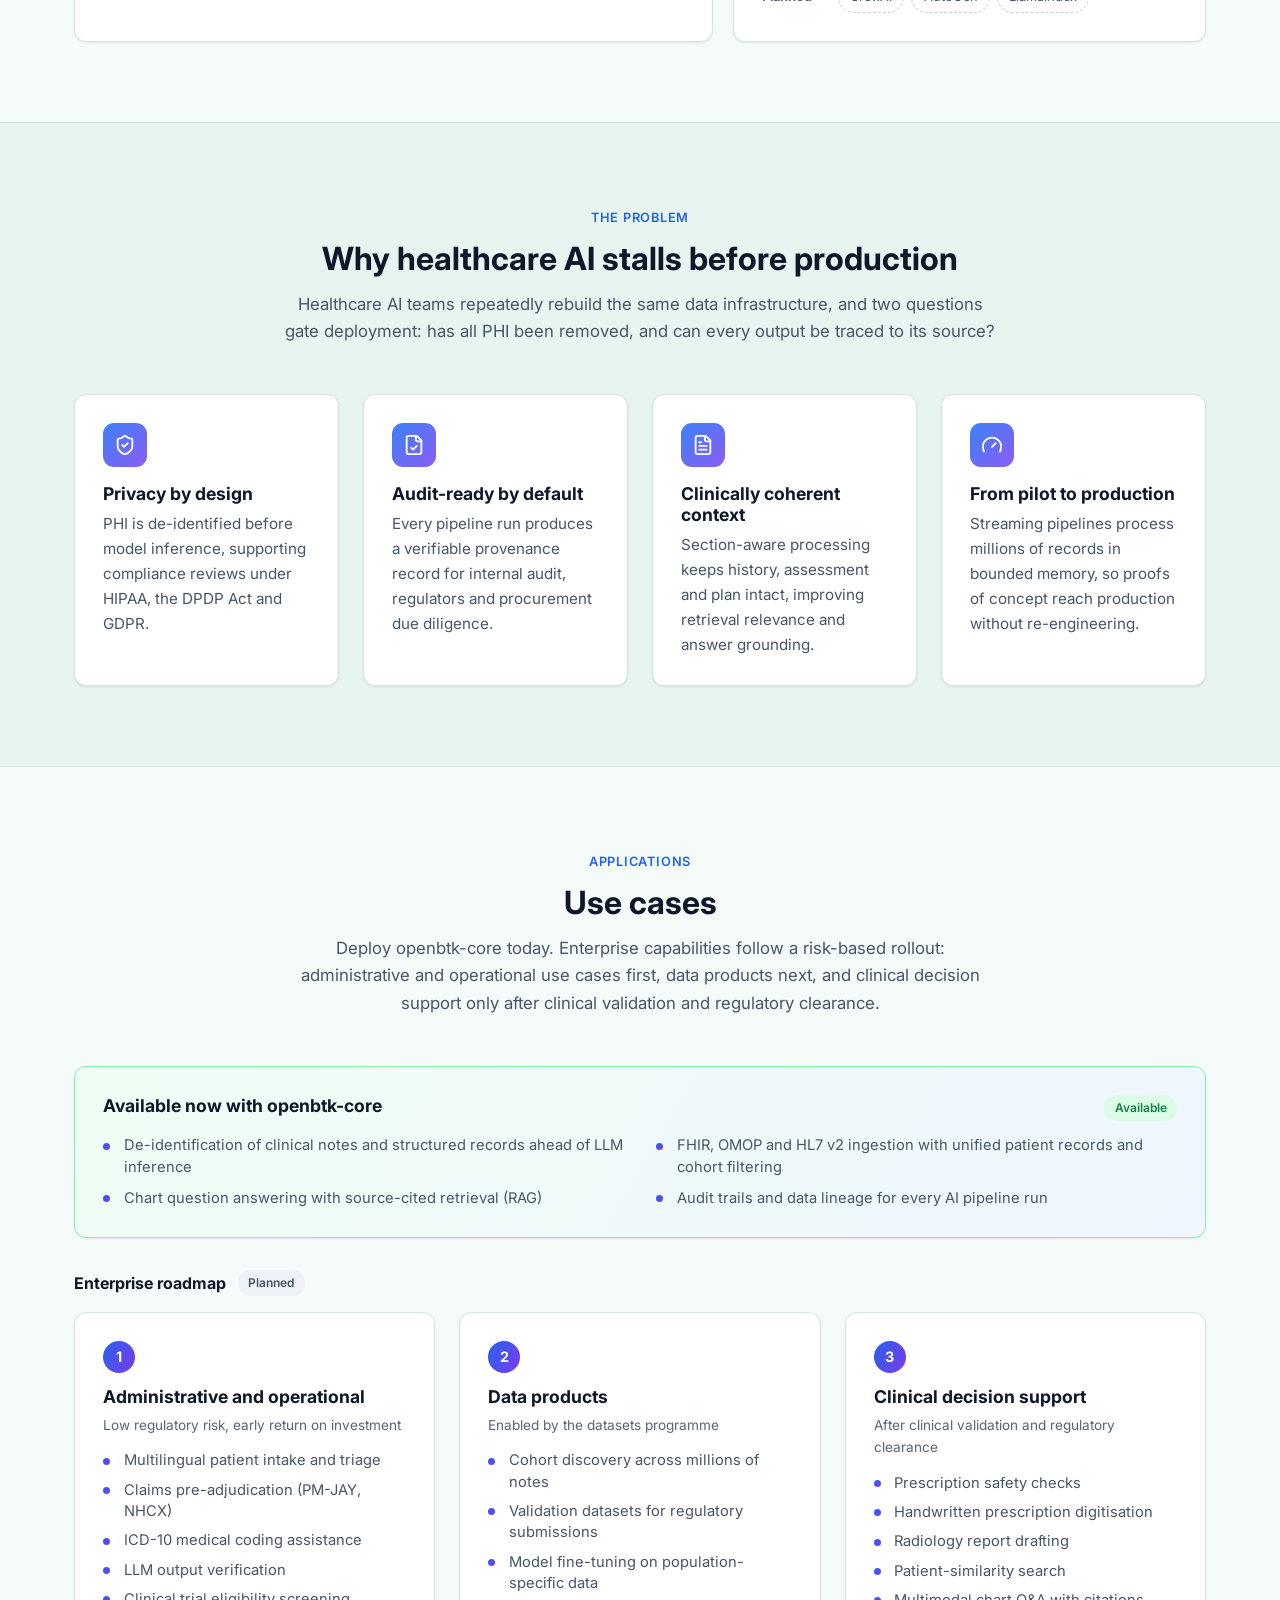
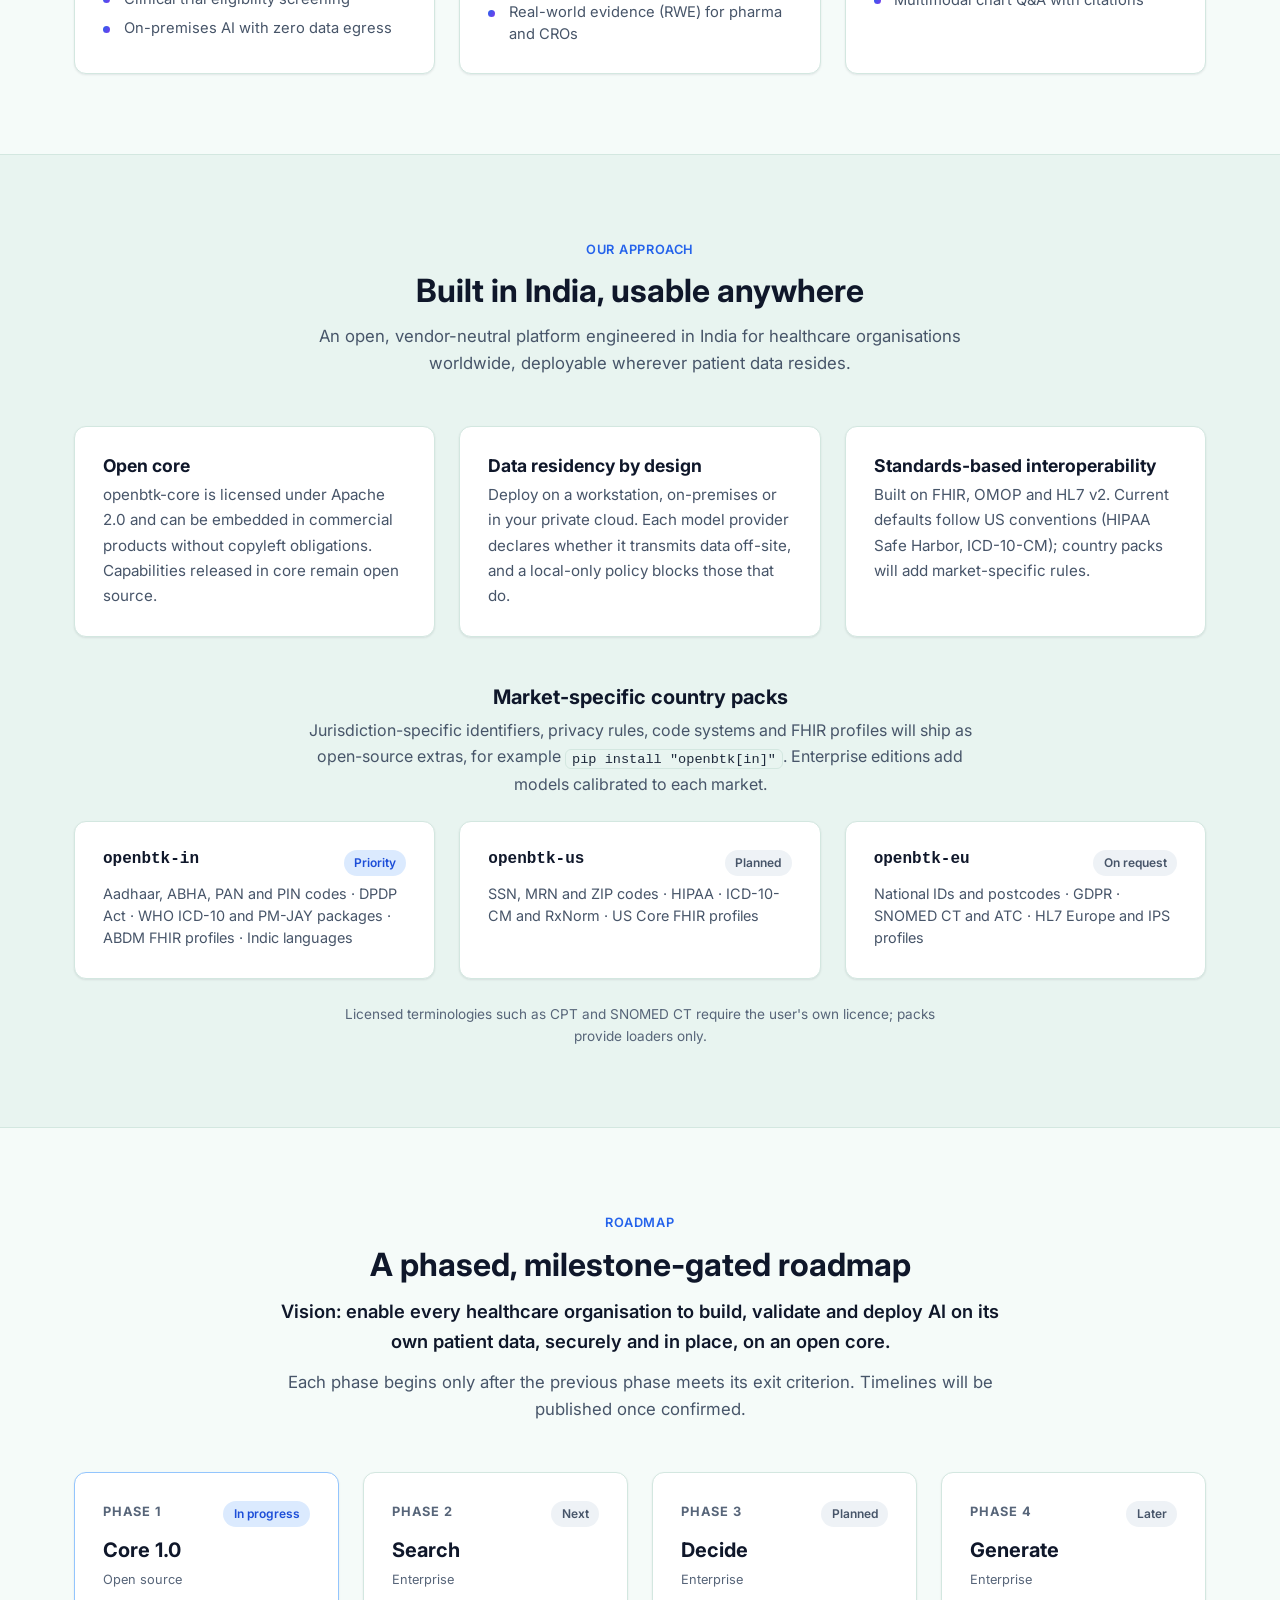
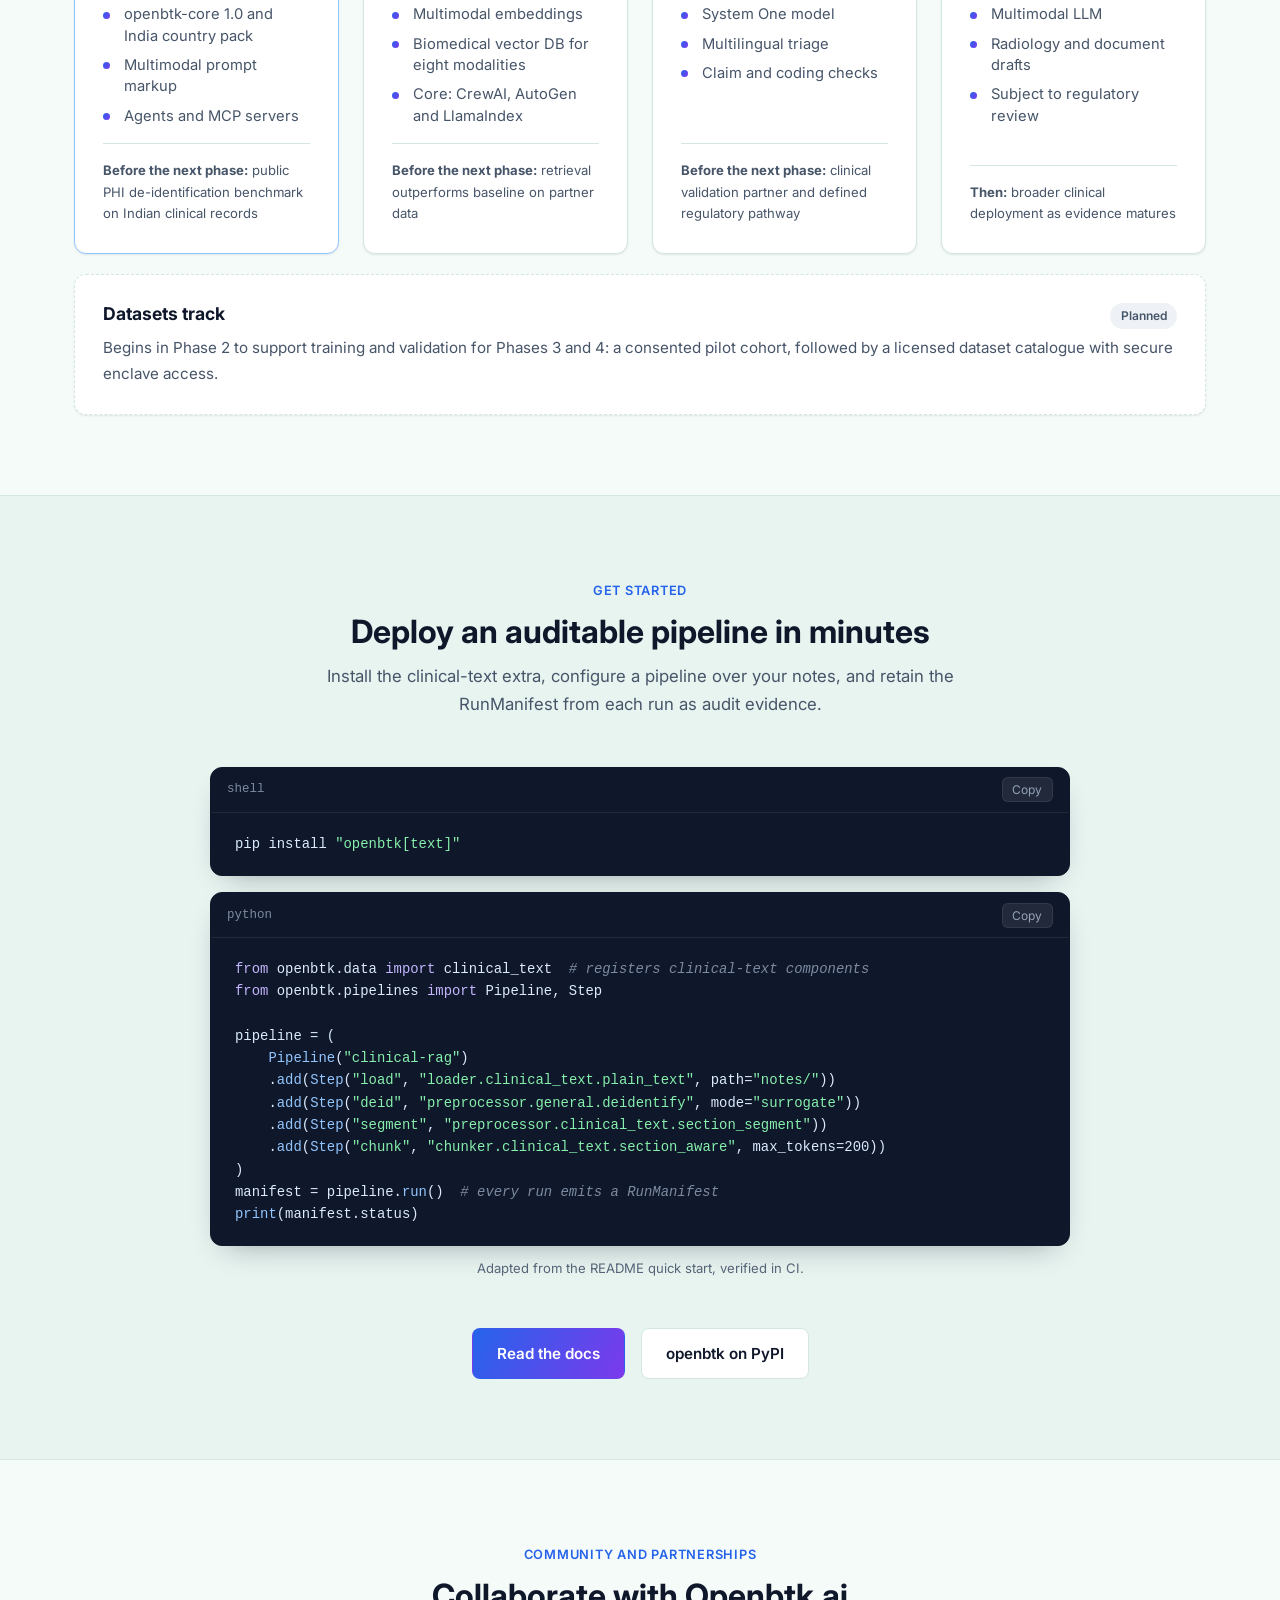
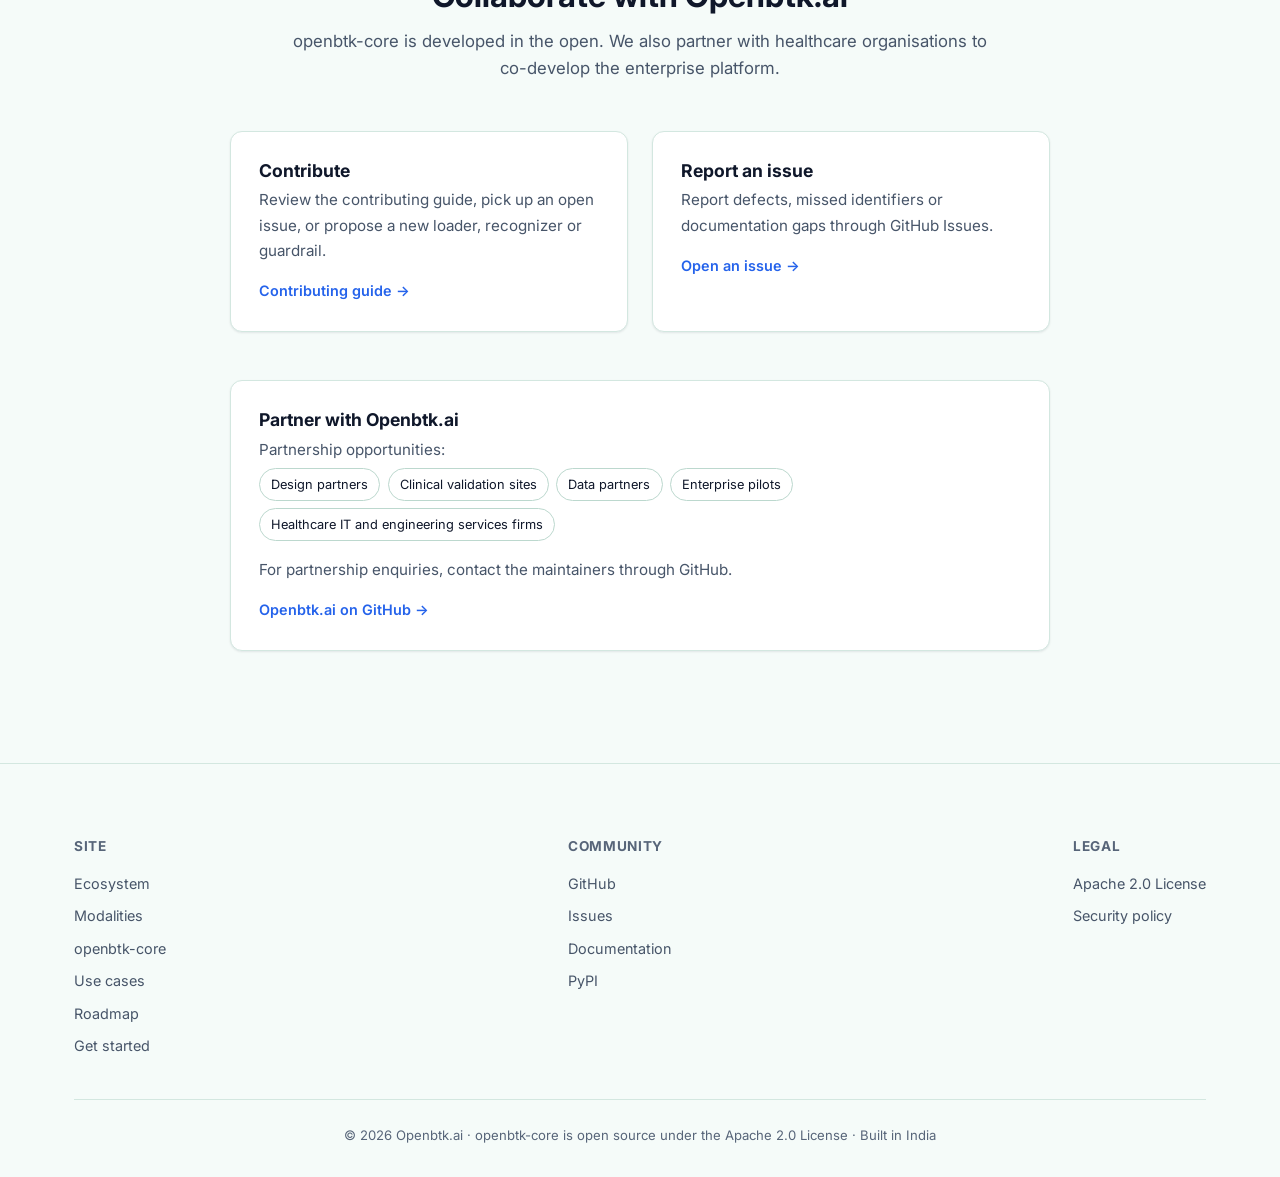
==== commit 0023db29: "Update homepage for openbtk-core v0.7 and the Openbtk.ai ecosystem - Rebrand to Openbtk.ai; hero, ba" ====
--- a/index.html
+++ b/index.html
@@ -3,18 +3,38 @@
 <head>
   <meta charset="UTF-8" />
   <meta name="viewport" content="width=device-width, initial-scale=1.0" />
-  <title>Openbtk AI - Home</title>
-  <meta name="description" content="Openbtk AI is an open source project for biomedical AI, built around Openbtk — a real, tested, open-source toolkit for ingesting, de-identifying, and grounding biomedical data for LLMs." />
+  <title>Openbtk.ai · Open-source infrastructure for biomedical AI</title>
+  <meta name="description" content="Openbtk.ai builds open-source infrastructure for biomedical AI. openbtk-core (v0.7, Apache 2.0) provides clinical data ingestion, PHI de-identification, retrieval-augmented generation, LLM guardrails and audit-grade provenance. Built in India, usable anywhere." />
   <link rel="canonical" href="https://openbtk.org/" />
-  <meta property="og:title" content="Openbtk AI — an open source ecosystem for biomedical AI" />
-  <meta property="og:description" content="Openbtk AI is an open source project for biomedical AI, built around Openbtk — a real, tested, open-source toolkit for ingesting, de-identifying, and grounding biomedical data for LLMs." />
+  <meta property="og:site_name" content="Openbtk.ai" />
+  <meta property="og:title" content="Openbtk.ai · Open-source infrastructure for biomedical AI" />
+  <meta property="og:description" content="Open-source clinical data ingestion, PHI de-identification, RAG, LLM guardrails and audit-grade provenance for biomedical AI. Apache 2.0." />
   <meta property="og:type" content="website" />
   <meta property="og:url" content="https://openbtk.org/" />
+  <meta property="og:image" content="https://openbtk.org/assets/logo.png" />
+  <meta name="twitter:card" content="summary" />
+  <meta name="twitter:title" content="Openbtk.ai · Open-source infrastructure for biomedical AI" />
+  <meta name="twitter:description" content="Open-source clinical data ingestion, PHI de-identification, RAG, LLM guardrails and audit-grade provenance for biomedical AI." />
+  <meta name="twitter:image" content="https://openbtk.org/assets/logo.png" />
   <link rel="icon" href="/assets/favicon.png?v=2" type="image/png" />
-  <link rel="stylesheet" href="/assets/css/style.css?v=4" />
+  <link rel="stylesheet" href="/assets/css/style.css?v=12" />
   <link rel="preconnect" href="https://fonts.googleapis.com">
   <link rel="preconnect" href="https://fonts.gstatic.com" crossorigin>
   <link href="https://fonts.googleapis.com/css2?family=Inter:wght@400;500;600;700;800&display=swap" rel="stylesheet">
+  <script type="application/ld+json">
+  {
+    "@context": "https://schema.org",
+    "@type": "SoftwareSourceCode",
+    "name": "openbtk-core",
+    "description": "Open-source Python framework for clinical data ingestion, PHI de-identification, retrieval-augmented generation, LLM guardrails and audit-grade provenance.",
+    "codeRepository": "https://github.com/openbtk/openbtk-core",
+    "programmingLanguage": "Python",
+    "license": "https://www.apache.org/licenses/LICENSE-2.0",
+    "version": "0.7.0",
+    "url": "https://openbtk.org/",
+    "publisher": { "@type": "Organization", "name": "Openbtk.ai", "url": "https://openbtk.org/", "logo": "https://openbtk.org/assets/logo.png" }
+  }
+  </script>
 </head>
 <body>
 
@@ -22,14 +42,17 @@
     <div class="container">
       <a href="/" class="brand">
         <img src="/assets/logo.png?v=2" alt="" class="brand-mark" />
-        <span class="brand-word">Openbtk AI</span>
+        <span class="brand-word">Openbtk.ai</span>
       </a>
       <div class="nav-right">
         <ul class="nav-links">
           <li><a href="#ecosystem">Ecosystem</a></li>
-          <li><a href="#learn">Learn</a></li>
-          <li><a href="#docs">Docs</a></li>
-          <li><a class="nav-cta" href="https://github.com/openbtk" target="_blank" rel="noopener">About</a></li>
+          <li><a href="#core">openbtk-core</a></li>
+          <li><a href="#use-cases">Use cases</a></li>
+          <li><a href="#roadmap">Roadmap</a></li>
+          <li><a href="#get-started">Get started</a></li>
+          <li><a href="https://openbtk.org/openbtk-core/" target="_blank" rel="noopener">Docs</a></li>
+          <li><a class="nav-cta" href="https://github.com/openbtk" target="_blank" rel="noopener">GitHub</a></li>
         </ul>
         <button class="nav-toggle" aria-label="Toggle navigation" aria-expanded="false">☰</button>
       </div>
@@ -38,35 +61,238 @@
 
   <main>
     <section class="hero">
-      <img class="hero-bg" src="/assets/hero-bg.svg" alt="" aria-hidden="true" />
-      <div class="badge"><span class="badge-dot"></span> Open Source Project · v0.5</div>
+      <img class="hero-bg" src="/assets/hero-bg.svg?v=2" alt="" aria-hidden="true" />
+      <div class="badge"><span class="badge-dot"></span> openbtk-core v0.7 · Apache 2.0 · Built in India</div>
       <h1>Open-source infrastructure<br/>for biomedical AI.</h1>
-      <p class="subtitle">Openbtk AI is an open source project for biomedical AI — built around Openbtk, a real, tested toolkit that ingests, de-identifies, and grounds biomedical data for LLMs. More components will join the ecosystem as they're ready.</p>
+      <p class="subtitle">Openbtk.ai builds the governed data layer between patient data and AI models. openbtk-core is a tested Python framework for clinical data ingestion, PHI de-identification, retrieval-augmented generation (RAG) and LLM guardrails, with an auditable provenance record for every pipeline run.</p>
       <div class="btn-group">
-        <a href="https://openbtk.org/openbtk-core/" target="_blank" rel="noopener" class="btn btn-primary">Explore Openbtk</a>
-        <a href="https://github.com/openbtk" target="_blank" rel="noopener" class="btn btn-secondary">View on GitHub</a>
-      </div>
+        <a href="#get-started" class="btn btn-primary">Get started</a>
+        <a href="https://github.com/openbtk/openbtk-core" target="_blank" rel="noopener" class="btn btn-secondary">View on GitHub</a>
+      </div>
+      <div class="hero-install"><span class="install-chip">pip install openbtk</span></div>
     </section>
 
     <section class="section" id="ecosystem" style="border-top:none;">
       <div class="container">
         <div class="section-head">
           <div class="eyebrow">Ecosystem</div>
-          <h2>One open source ecosystem, one component so far</h2>
-          <p>Openbtk AI is built to give healthcare enterprises, developers, and researchers the open source infrastructure layer biomedical AI still doesn't have.</p>
-        </div>
-        <div class="grid" style="max-width:420px;margin:0 auto;">
-
-          <div class="product-card">
-            <div class="product-card-head">
-              <h3>Openbtk</h3>
-              <span class="status-pill status-done">v0.5 · Active</span>
-            </div>
-            <div class="role">Open source toolkit</div>
-            <p>De-identification, streaming pipelines, provenance, EHR loading, retrieval, and guardrails for biomedical AI — tested, benchmarked, and installable today.</p>
-            <a class="product-card-link" href="https://openbtk.org/openbtk-core/" target="_blank" rel="noopener">Explore Openbtk →</a>
-          </div>
-
+          <h2>One stack, five components</h2>
+          <p>An open-core platform: the Apache 2.0 openbtk-core framework, with four enterprise components on the roadmap.</p>
+        </div>
+        <div class="eco" role="group" aria-label="The Openbtk.ai stack, read from the bottom up">
+          <div class="eco-stack">
+            <div class="eco-apps eco-reveal" style="--d:5">
+              <span class="eco-apps-label">Applications</span>
+              <ul><li>HIS &amp; EMR vendors</li><li>Payers &amp; TPAs</li><li>Pharma &amp; CROs</li><li>Imaging &amp; diagnostics</li><li>Public health</li></ul>
+            </div>
+            <div class="eco-row">
+          <div class="eco-layer  eco-reveal" style="--d:4">
+            <span class="eco-icon eco-icon-brand"><svg class="eco-ico" focusable="false" stroke="currentColor" fill="none" stroke-width="2" viewBox="0 0 24 24" stroke-linecap="round" stroke-linejoin="round" aria-hidden="true" xmlns="http://www.w3.org/2000/svg"><path d="M4 14a1 1 0 0 1-.78-1.63l9.9-10.2a.5.5 0 0 1 .86.46l-1.92 6.02A1 1 0 0 0 13 10h7a1 1 0 0 1 .78 1.63l-9.9 10.2a.5.5 0 0 1-.86-.46l1.92-6.02A1 1 0 0 0 11 14z"></path></svg></span>
+            <div class="eco-text">
+              <h3><span class="eco-num">2</span>System One model</h3>
+              <p>Low-latency, structured clinical decisions</p>
+            </div>
+            <span class="eco-badge eco-badge-ent">Enterprise · Planned</span>
+          </div>
+          <div class="eco-layer  eco-reveal" style="--d:4">
+            <span class="eco-icon eco-icon-brand"><svg class="eco-ico" focusable="false" stroke="currentColor" fill="none" stroke-width="2" viewBox="0 0 24 24" stroke-linecap="round" stroke-linejoin="round" aria-hidden="true" xmlns="http://www.w3.org/2000/svg"><path d="M12 5a3 3 0 1 0-5.997.125 4 4 0 0 0-2.526 5.77 4 4 0 0 0 .556 6.588A4 4 0 1 0 12 18Z"></path><path d="M12 5a3 3 0 1 1 5.997.125 4 4 0 0 1 2.526 5.77 4 4 0 0 1-.556 6.588A4 4 0 1 1 12 18Z"></path><path d="M15 13a4.5 4.5 0 0 1-3-4 4.5 4.5 0 0 1-3 4"></path><path d="M17.599 6.5a3 3 0 0 0 .399-1.375"></path><path d="M6.003 5.125A3 3 0 0 0 6.401 6.5"></path><path d="M3.477 10.896a4 4 0 0 1 .585-.396"></path><path d="M19.938 10.5a4 4 0 0 1 .585.396"></path><path d="M6 18a4 4 0 0 1-1.967-.516"></path><path d="M19.967 17.484A4 4 0 0 1 18 18"></path></svg></span>
+            <div class="eco-text">
+              <h3><span class="eco-num">1</span>Multimodal models</h3>
+              <p>Multimodal embedding and generative models</p>
+            </div>
+            <span class="eco-badge eco-badge-ent">Enterprise · Planned</span>
+          </div>
+            </div>
+          <div class="eco-layer eco-wide eco-reveal" style="--d:3">
+            <span class="eco-icon eco-icon-cyan"><svg class="eco-ico" focusable="false" stroke="currentColor" fill="none" stroke-width="2" viewBox="0 0 24 24" stroke-linecap="round" stroke-linejoin="round" aria-hidden="true" xmlns="http://www.w3.org/2000/svg"><ellipse cx="12" cy="5" rx="9" ry="3"></ellipse><path d="M3 5V19A9 3 0 0 0 21 19V5"></path><path d="M3 12A9 3 0 0 0 21 12"></path></svg></span>
+            <div class="eco-text">
+              <h3><span class="eco-num">3</span>Biomedical vector DB</h3>
+              <p>Milvus-based multimodal indexing, ANN search and hybrid retrieval</p>
+            </div>
+            <span class="eco-badge eco-badge-ent">Enterprise · Planned</span>
+          </div>
+          <div class="eco-layer eco-wide eco-core eco-reveal" style="--d:2">
+            <span class="eco-icon eco-icon-brand"><svg class="eco-ico" focusable="false" stroke="currentColor" fill="none" stroke-width="2" viewBox="0 0 24 24" stroke-linecap="round" stroke-linejoin="round" aria-hidden="true" xmlns="http://www.w3.org/2000/svg"><path d="M20 13c0 5-3.5 7.5-7.66 8.95a1 1 0 0 1-.67-.01C7.5 20.5 4 18 4 13V6a1 1 0 0 1 1-1c2 0 4.5-1.2 6.24-2.72a1.17 1.17 0 0 1 1.52 0C14.51 3.81 17 5 19 5a1 1 0 0 1 1 1z"></path><path d="m9 12 2 2 4-4"></path></svg></span>
+            <div class="eco-text">
+              <h3>openbtk-core <span class="eco-ver">v0.7</span></h3>
+              <p>Ingestion · de-identification · RAG · guardrails · provenance. Roadmap: prompt markup, agents, MCP</p><a class="eco-link" href="#core">View capabilities →</a>
+            </div>
+            <span class="eco-badge eco-badge-oss">Open source · Live</span>
+          </div>
+          <div class="eco-layer eco-wide eco-data eco-reveal" style="--d:1">
+            <span class="eco-icon eco-icon-amber"><svg class="eco-ico" focusable="false" stroke="currentColor" fill="none" stroke-width="2" viewBox="0 0 24 24" stroke-linecap="round" stroke-linejoin="round" aria-hidden="true" xmlns="http://www.w3.org/2000/svg"><path d="M2.97 12.92A2 2 0 0 0 2 14.63v3.24a2 2 0 0 0 .97 1.71l3 1.8a2 2 0 0 0 2.06 0L12 19v-5.5l-5-3-4.03 2.42Z"></path><path d="m7 16.5-4.74-2.85"></path><path d="m7 16.5 5-3"></path><path d="M7 16.5v5.17"></path><path d="M12 13.5V19l3.97 2.38a2 2 0 0 0 2.06 0l3-1.8a2 2 0 0 0 .97-1.71v-3.24a2 2 0 0 0-.97-1.71L17 10.5l-5 3Z"></path><path d="m17 16.5-5-3"></path><path d="m17 16.5 4.74-2.85"></path><path d="M17 16.5v5.17"></path><path d="M7.97 4.42A2 2 0 0 0 7 6.13v4.37l5 3 5-3V6.13a2 2 0 0 0-.97-1.71l-3-1.8a2 2 0 0 0-2.06 0l-3 1.8Z"></path><path d="M12 8 7.26 5.15"></path><path d="m12 8 4.74-2.85"></path><path d="M12 13.5V8"></path></svg></span>
+            <div class="eco-text">
+              <h3><span class="eco-num">4</span>Multimodal patient datasets</h3>
+              <p>Consented, de-identified, licensed data for training and validation</p>
+            </div>
+            <span class="eco-badge eco-badge-ent">Enterprise · Planned</span>
+          </div>
+          </div>
+          <aside class="eco-shared eco-reveal" style="--d:6">
+            <h3>Cross-cutting capabilities</h3>
+            <ul><li><span class="eco-icon eco-icon-slate"><svg class="eco-ico" focusable="false" stroke="currentColor" fill="none" stroke-width="2" viewBox="0 0 24 24" stroke-linecap="round" stroke-linejoin="round" aria-hidden="true" xmlns="http://www.w3.org/2000/svg"><rect width="18" height="11" x="3" y="11" rx="2" ry="2"></rect><path d="M7 11V7a5 5 0 0 1 9.9-1"></path></svg></span><span>Open core under Apache 2.0</span></li><li><span class="eco-icon eco-icon-slate"><svg class="eco-ico" focusable="false" stroke="currentColor" fill="none" stroke-width="2" viewBox="0 0 24 24" stroke-linecap="round" stroke-linejoin="round" aria-hidden="true" xmlns="http://www.w3.org/2000/svg"><path d="m12.83 2.18a2 2 0 0 0-1.66 0L2.6 6.08a1 1 0 0 0 0 1.83l8.58 3.91a2 2 0 0 0 1.66 0l8.58-3.9a1 1 0 0 0 0-1.83Z"></path><path d="m22 17.65-9.17 4.16a2 2 0 0 1-1.66 0L2 17.65"></path><path d="m22 12.65-9.17 4.16a2 2 0 0 1-1.66 0L2 12.65"></path></svg></span><span>Multimodal by design: EHR, clinical text, imaging, biosignals and genomics</span></li><li><span class="eco-icon eco-icon-slate"><svg class="eco-ico" focusable="false" stroke="currentColor" fill="none" stroke-width="2" viewBox="0 0 24 24" stroke-linecap="round" stroke-linejoin="round" aria-hidden="true" xmlns="http://www.w3.org/2000/svg"><rect width="20" height="8" x="2" y="2" rx="2" ry="2"></rect><rect width="20" height="8" x="2" y="14" rx="2" ry="2"></rect><line x1="6" x2="6.01" y1="6" y2="6"></line><line x1="6" x2="6.01" y1="18" y2="18"></line></svg></span><span>Deployable on-premises, in a private cloud (VPC) or air-gapped</span></li><li><span class="eco-icon eco-icon-slate"><svg class="eco-ico" focusable="false" stroke="currentColor" fill="none" stroke-width="2" viewBox="0 0 24 24" stroke-linecap="round" stroke-linejoin="round" aria-hidden="true" xmlns="http://www.w3.org/2000/svg"><rect width="18" height="11" x="3" y="11" rx="2" ry="2"></rect><path d="M7 11V7a5 5 0 0 1 10 0v4"></path></svg></span><span>PHI de-identified before model inference</span></li><li><span class="eco-icon eco-icon-slate"><svg class="eco-ico" focusable="false" stroke="currentColor" fill="none" stroke-width="2" viewBox="0 0 24 24" stroke-linecap="round" stroke-linejoin="round" aria-hidden="true" xmlns="http://www.w3.org/2000/svg"><path d="M15 2H6a2 2 0 0 0-2 2v16a2 2 0 0 0 2 2h12a2 2 0 0 0 2-2V7Z"></path><path d="M14 2v4a2 2 0 0 0 2 2h4"></path><path d="m9 15 2 2 4-4"></path></svg></span><span>End-to-end data lineage for audit and regulatory review</span></li></ul>
+          </aside>
+        </div>
+        <p class="eco-foot">openbtk-core is generally available. Enterprise components are in development; specifications will be published at release.</p>
+      </div>
+    </section>
+
+    <section class="section" id="modalities">
+      <div class="container">
+        <div class="section-head">
+          <div class="eyebrow">Biomedical multimodal data</div>
+          <h2>Eight modalities, one stack</h2>
+          <p>The platform is designed for eight biomedical data modalities across ingestion, de-identification, embedding, indexing and dataset licensing. openbtk-core currently supports structured EHR data and clinical text.</p>
+        </div>
+        <div class="grid grid-4">
+          <div class="card mod-card">
+            <div class="mod-head"><h4>EHR / EMR</h4><span class="status-pill status-done">Supported</span></div>
+            <p>Diagnoses, labs, medications, vitals, encounters</p>
+            <div class="mod-fmt">FHIR R4 · OMOP · HL7v2</div>
+          </div>
+          <div class="card mod-card">
+            <div class="mod-head"><h4>Clinical text and notes</h4><span class="status-pill status-done">Supported</span></div>
+            <p>Discharge summaries, progress and OPD notes, reports</p>
+            <div class="mod-fmt">Free text · JSON Lines</div>
+          </div>
+          <div class="card mod-card">
+            <div class="mod-head"><h4>Biosignals</h4><span class="status-pill status-planned">Planned</span></div>
+            <p>ECG, EEG, EMG, SpO2, ICU waveforms</p>
+            <div class="mod-fmt">WFDB · EDF · CSV</div>
+          </div>
+          <div class="card mod-card">
+            <div class="mod-head"><h4>Clinical sounds</h4><span class="status-pill status-planned">Planned</span></div>
+            <p>Heart, lung and bowel auscultation</p>
+            <div class="mod-fmt">WAV · digital stethoscopes</div>
+          </div>
+          <div class="card mod-card">
+            <div class="mod-head"><h4>Medical imaging</h4><span class="status-pill status-planned">Planned</span></div>
+            <p>Radiography, CT, MRI, ultrasound, fundus</p>
+            <div class="mod-fmt">DICOM</div>
+          </div>
+          <div class="card mod-card">
+            <div class="mod-head"><h4>Histopathology</h4><span class="status-pill status-planned">Planned</span></div>
+            <p>Whole-slide imaging (WSI), digital pathology</p>
+            <div class="mod-fmt">SVS · DICOM-WSI</div>
+          </div>
+          <div class="card mod-card">
+            <div class="mod-head"><h4>Surgery videos</h4><span class="status-pill status-planned">Planned</span></div>
+            <p>Laparoscopic, endoscopic, robotic</p>
+            <div class="mod-fmt">MP4 · DICOM video</div>
+          </div>
+          <div class="card mod-card">
+            <div class="mod-head"><h4>Genome sequencing</h4><span class="status-pill status-planned">Planned</span></div>
+            <p>WGS, WES and targeted gene panels</p>
+            <div class="mod-fmt">FASTQ · BAM · VCF</div>
+          </div>
+        </div>
+        <p class="eco-foot">Surgical video and genomic data are inherently identifiable and will require face de-identification or controlled-access governance rather than text redaction.</p>
+      </div>
+    </section>
+
+    <section class="section" id="core">
+      <div class="container">
+        <div class="section-head">
+          <div class="eyebrow">openbtk-core</div>
+          <h2>openbtk-core capabilities</h2>
+          <p>Generally available in v0.7 on PyPI. Every capability is covered by automated tests in continuous integration (CI).</p>
+        </div>
+        <div class="grid grid-4">
+          <div class="card">
+            <h4>PHI de-identification</h4>
+            <p>Rule-based detection of HIPAA Safe Harbor identifiers, optional NER for names and addresses, five transformation modes (redaction, tagging, hashing, surrogate substitution, date shifting) and k-anonymity for tabular data.</p>
+          </div>
+          <div class="card">
+            <h4>Clinical NLP preprocessing</h4>
+            <p>Loaders for plain text, JSON Lines and MIMIC-style notes, section segmentation, and section-aware chunking that preserves clinical context such as Assessment and Plan.</p>
+          </div>
+          <div class="card">
+            <h4>EHR interoperability</h4>
+            <p>FHIR R4, OMOP CDM and HL7 v2 ingestion into a unified longitudinal patient record, with timelines, cohort filters and embedding-ready text.</p>
+          </div>
+          <div class="card">
+            <h4>Model-agnostic LLM integration</h4>
+            <p>OpenAI, Anthropic, Azure OpenAI, AWS Bedrock, Google Vertex AI, local Hugging Face models and any OpenAI-compatible endpoint, with a local-only policy that prevents data egress.</p>
+          </div>
+          <div class="card">
+            <h4>Grounded retrieval (RAG)</h4>
+            <p>FAISS, Chroma and Qdrant vector stores, hybrid retrieval and reranking, with source attribution to the originating record.</p>
+          </div>
+          <div class="card">
+            <h4>Clinical guardrails</h4>
+            <p>PHI leakage, terminology validity, groundedness, dosage plausibility, and EHR code and unit validation, reported as results rather than pipeline failures.</p>
+          </div>
+          <div class="card">
+            <h4>Provenance and lineage</h4>
+            <p>Every pipeline run emits a RunManifest with record counts, components, guardrail outcomes and input digests. Provenance capture is always on.</p>
+          </div>
+          <div class="card">
+            <h4>Evaluation and orchestration</h4>
+            <p>De-identification scoring, retrieval metrics, a CLI, and LangChain and LangGraph adapters.</p>
+          </div>
+        </div>
+
+        <div class="stats mt-lg">
+          <div class="stat">
+            <div class="stat-num">10M notes</div>
+            <p>processed end to end (ingest, de-identify, segment, chunk) at 0.074 GB peak memory</p>
+          </div>
+          <div class="stat">
+            <div class="stat-num">0.933 F1</div>
+            <p>de-identification F1 with the default recognizer on a synthetic corpus</p>
+          </div>
+          <div class="stat">
+            <div class="stat-num">CI-verified</div>
+            <p>documented quick start executed on every change</p>
+          </div>
+        </div>
+        <p class="note"><strong>Current limitations.</strong> openbtk-core is pre-1.0. Benchmarks use synthetic data and i2b2/n2c2 evaluation is pending. The default recognizer does not detect personal names; enable the NER recognizer where names are present. See the <a href="https://github.com/openbtk/openbtk-core#readme" target="_blank" rel="noopener">README</a> for details.</p>
+      </div>
+    </section>
+
+    <section class="section" id="core-next">
+      <div class="container">
+        <div class="section-head">
+          <div class="eyebrow">Core roadmap</div>
+          <h2>Upcoming in openbtk-core</h2>
+          <p>Planned for openbtk-core 1.0 and later, released under Apache 2.0.</p>
+        </div>
+        <div class="next-grid">
+          <div class="card next-markup">
+            <div class="mod-head"><h4>Biomedical multimodal prompt markup</h4><span class="status-pill status-planned">Planned</span></div>
+            <p>A structured, PHI-aware markup for presenting multimodal patient context to any LLM.</p>
+            <div class="code-block next-code">
+              <div class="code-block-head"><span>illustrative syntax · draft, not a final spec</span></div>
+              <pre><code><span class="tok-kw">&lt;patient</span> ref=<span class="tok-str">"P-7F3A"</span> phi=<span class="tok-str">"removed"</span><span class="tok-kw">&gt;</span>
+  <span class="tok-kw">&lt;ehr</span> src=<span class="tok-str">"fhir"</span> code=<span class="tok-str">"LOINC:4548-4"</span><span class="tok-kw">&gt;</span>HbA1c 8.2%<span class="tok-kw">&lt;/ehr&gt;</span>
+  <span class="tok-kw">&lt;note</span> section=<span class="tok-str">"assessment"</span><span class="tok-kw">&gt;</span>Poorly controlled T2DM<span class="tok-kw">&lt;/note&gt;</span>
+  <span class="tok-kw">&lt;signal</span> kind=<span class="tok-str">"ecg"</span> lead=<span class="tok-str">"II"</span> ref=<span class="tok-str">"sig:7F3A/ecg/01"</span><span class="tok-kw">/&gt;</span>
+  <span class="tok-kw">&lt;sound</span> kind=<span class="tok-str">"lung"</span> site=<span class="tok-str">"RLL"</span> ref=<span class="tok-str">"aud:7F3A/03"</span><span class="tok-kw">/&gt;</span>
+  <span class="tok-kw">&lt;image</span> kind=<span class="tok-str">"cxr"</span> ref=<span class="tok-str">"dicom:1.2.840/..."</span><span class="tok-kw">/&gt;</span>
+<span class="tok-kw">&lt;/patient&gt;</span>
+<span class="tok-kw">&lt;ask</span> type=<span class="tok-str">"choice"</span> from=<span class="tok-str">"icd10:E11.*"</span><span class="tok-kw">&gt;</span>Best code?<span class="tok-kw">&lt;/ask&gt;</span></code></pre>
+            </div>
+            <ul class="tick-list">
+              <li>Typed tags per modality, with PHI status and provenance on every element</li>
+              <li>Large objects referenced rather than embedded, and rendered per LLM provider</li>
+              <li>Validated by core guardrails before any prompt is sent</li>
+            </ul>
+          </div>
+          <div class="next-side">
+            <div class="card">
+              <div class="mod-head"><h4>Prebuilt clinical agents</h4><span class="status-pill status-planned">Planned</span></div>
+              <ul class="chip-list"><li>De-identification agent</li><li>Chart Q&amp;A with citations</li><li>Cohort builder (FHIR, OMOP)</li><li>Guardrail reviewer</li></ul>
+            </div>
+            <div class="card">
+              <div class="mod-head"><h4>MCP server integrations</h4><span class="status-pill status-planned">Planned</span></div>
+              <p>Model Context Protocol (MCP) servers exposing ingestion, de-identification, search and guardrail tools, with data-egress policy enforced on every call.</p>
+            </div>
+            <div class="card">
+              <h4>Agent framework support</h4>
+              <div class="fw-row"><span class="fw-label fw-today">Today</span><ul class="chip-list"><li>LangChain</li><li>LangGraph</li></ul></div>
+              <div class="fw-row"><span class="fw-label">Planned</span><ul class="chip-list chip-dashed"><li>CrewAI</li><li>AutoGen</li><li>LlamaIndex</li></ul></div>
+            </div>
+          </div>
         </div>
       </div>
     </section>
@@ -74,50 +300,224 @@
     <section class="section" id="learn">
       <div class="container">
         <div class="section-head">
-          <div class="eyebrow">Learn</div>
-          <h2>What is the Openbtk AI ecosystem?</h2>
-          <p>Openbtk AI is an open source project, not a product lineup — a growing collection of tools for biomedical AI that share one goal: help healthcare enterprises, developers, and researchers build next-generation GenAI applications without re-solving the same infrastructure problems. Openbtk is where it starts.</p>
-        </div>
-
-        <img src="/assets/ecosystem-diagram.svg" alt="Diagram: Openbtk AI ecosystem at the center, connected to Openbtk (the active v0.5 toolkit) today, with more components to come over time" style="max-width:640px;width:100%;margin:0 auto 3rem;display:block;" />
-
-        <p class="code-caption" style="margin-bottom:2rem;">What that actually solves, in a traditional biomedical AI or agent build:</p>
-
+          <div class="eyebrow">The problem</div>
+          <h2>Why healthcare AI stalls before production</h2>
+          <p>Healthcare AI teams repeatedly rebuild the same data infrastructure, and two questions gate deployment: has all PHI been removed, and can every output be traced to its source?</p>
+        </div>
         <div class="grid grid-4">
           <div class="card">
-            <div class="icon">🔒</div>
-            <h4>Build AI your compliance team approves</h4>
-            <p>Patient data is de-identified before it ever reaches a model — so your team can build clinical chatbots and assistants without becoming PHI-handling experts first.</p>
-          </div>
-          <div class="card">
-            <div class="icon">📋</div>
-            <h4>Answer "prove it" before it's asked</h4>
-            <p>Every AI pipeline leaves a verifiable record of what happened — the audit trail enterprise healthcare organizations, auditors, and regulators expect, without extra engineering work on your side.</p>
-          </div>
-          <div class="card">
-            <div class="icon">🗂️</div>
-            <h4>AI that reads a chart like a clinician</h4>
-            <p>A patient's history, assessment, and plan stay together instead of being scrambled into generic text fragments — so your RAG system gives grounded, coherent answers.</p>
-          </div>
-          <div class="card">
-            <div class="icon">⚡</div>
-            <h4>From pilot to enterprise scale, no rewrite</h4>
-            <p>Built to handle real patient-record volumes from day one, so a proof-of-concept with a few hundred notes doesn't turn into a rebuild six months later.</p>
-          </div>
-        </div>
-      </div>
-    </section>
-
-    <section class="section" id="docs">
-      <div class="container">
-        <div class="section-head">
-          <div class="eyebrow">Docs</div>
-          <h2>Real documentation, generated from the code</h2>
-          <p>Openbtk's docs build straight from the codebase and deploy automatically on every change — installation, API reference, guides, and benchmarks.</p>
-        </div>
-        <div class="btn-group">
-          <a href="https://openbtk.org/openbtk-core/" target="_blank" rel="noopener" class="btn btn-primary">Read the Docs</a>
-          <a href="https://github.com/openbtk" target="_blank" rel="noopener" class="btn btn-secondary">Browse the GitHub org</a>
+            <span class="eco-icon eco-icon-brand card-ico"><svg class="eco-ico" focusable="false" stroke="currentColor" fill="none" stroke-width="2" viewBox="0 0 24 24" stroke-linecap="round" stroke-linejoin="round" aria-hidden="true" xmlns="http://www.w3.org/2000/svg"><path d="M20 13c0 5-3.5 7.5-7.66 8.95a1 1 0 0 1-.67-.01C7.5 20.5 4 18 4 13V6a1 1 0 0 1 1-1c2 0 4.5-1.2 6.24-2.72a1.17 1.17 0 0 1 1.52 0C14.51 3.81 17 5 19 5a1 1 0 0 1 1 1z"></path><path d="m9 12 2 2 4-4"></path></svg></span>
+            <h4>Privacy by design</h4>
+            <p>PHI is de-identified before model inference, supporting compliance reviews under HIPAA, the DPDP Act and GDPR.</p>
+          </div>
+          <div class="card">
+            <span class="eco-icon eco-icon-brand card-ico"><svg class="eco-ico" focusable="false" stroke="currentColor" fill="none" stroke-width="2" viewBox="0 0 24 24" stroke-linecap="round" stroke-linejoin="round" aria-hidden="true" xmlns="http://www.w3.org/2000/svg"><path d="M15 2H6a2 2 0 0 0-2 2v16a2 2 0 0 0 2 2h12a2 2 0 0 0 2-2V7Z"></path><path d="M14 2v4a2 2 0 0 0 2 2h4"></path><path d="m9 15 2 2 4-4"></path></svg></span>
+            <h4>Audit-ready by default</h4>
+            <p>Every pipeline run produces a verifiable provenance record for internal audit, regulators and procurement due diligence.</p>
+          </div>
+          <div class="card">
+            <span class="eco-icon eco-icon-brand card-ico"><svg class="eco-ico" focusable="false" stroke="currentColor" fill="none" stroke-width="2" viewBox="0 0 24 24" stroke-linecap="round" stroke-linejoin="round" aria-hidden="true" xmlns="http://www.w3.org/2000/svg"><path d="M15 2H6a2 2 0 0 0-2 2v16a2 2 0 0 0 2 2h12a2 2 0 0 0 2-2V7Z"></path><path d="M14 2v4a2 2 0 0 0 2 2h4"></path><path d="M10 9H8"></path><path d="M16 13H8"></path><path d="M16 17H8"></path></svg></span>
+            <h4>Clinically coherent context</h4>
+            <p>Section-aware processing keeps history, assessment and plan intact, improving retrieval relevance and answer grounding.</p>
+          </div>
+          <div class="card">
+            <span class="eco-icon eco-icon-brand card-ico"><svg class="eco-ico" focusable="false" stroke="currentColor" fill="none" stroke-width="2" viewBox="0 0 24 24" stroke-linecap="round" stroke-linejoin="round" aria-hidden="true" xmlns="http://www.w3.org/2000/svg"><path d="m12 14 4-4"></path><path d="M3.34 19a10 10 0 1 1 17.32 0"></path></svg></span>
+            <h4>From pilot to production</h4>
+            <p>Streaming pipelines process millions of records in bounded memory, so proofs of concept reach production without re-engineering.</p>
+          </div>
+        </div>
+      </div>
+    </section>
+
+    <section class="section" id="use-cases">
+      <div class="container">
+        <div class="section-head">
+          <div class="eyebrow">Applications</div>
+          <h2>Use cases</h2>
+          <p>Deploy openbtk-core today. Enterprise capabilities follow a risk-based rollout: administrative and operational use cases first, data products next, and clinical decision support only after clinical validation and regulatory clearance.</p>
+        </div>
+        <div class="card today-card">
+          <div class="mod-head"><h4>Available now with openbtk-core</h4><span class="status-pill status-done">Available</span></div>
+          <ul class="tick-list tick-cols">
+            <li>De-identification of clinical notes and structured records ahead of LLM inference</li>
+            <li>FHIR, OMOP and HL7 v2 ingestion with unified patient records and cohort filtering</li>
+            <li>Chart question answering with source-cited retrieval (RAG)</li>
+            <li>Audit trails and data lineage for every AI pipeline run</li>
+          </ul>
+        </div>
+        <div class="stage-label">Enterprise roadmap <span class="status-pill status-planned">Planned</span></div>
+        <div class="grid grid-3">
+          <div class="card stage-card">
+            <div class="stage-num">1</div>
+            <h4>Administrative and operational</h4>
+            <p class="stage-sub">Low regulatory risk, early return on investment</p>
+            <ul class="tick-list"><li>Multilingual patient intake and triage</li><li>Claims pre-adjudication (PM-JAY, NHCX)</li><li>ICD-10 medical coding assistance</li><li>LLM output verification</li><li>Clinical trial eligibility screening</li><li>On-premises AI with zero data egress</li></ul>
+          </div>
+          <div class="card stage-card">
+            <div class="stage-num">2</div>
+            <h4>Data products</h4>
+            <p class="stage-sub">Enabled by the datasets programme</p>
+            <ul class="tick-list"><li>Cohort discovery across millions of notes</li><li>Validation datasets for regulatory submissions</li><li>Model fine-tuning on population-specific data</li><li>Real-world evidence (RWE) for pharma and CROs</li></ul>
+          </div>
+          <div class="card stage-card">
+            <div class="stage-num">3</div>
+            <h4>Clinical decision support</h4>
+            <p class="stage-sub">After clinical validation and regulatory clearance</p>
+            <ul class="tick-list"><li>Prescription safety checks</li><li>Handwritten prescription digitisation</li><li>Radiology report drafting</li><li>Patient-similarity search</li><li>Multimodal chart Q&amp;A with citations</li></ul>
+          </div>
+        </div>
+      </div>
+    </section>
+
+    <section class="section" id="approach">
+      <div class="container">
+        <div class="section-head">
+          <div class="eyebrow">Our approach</div>
+          <h2>Built in India, usable anywhere</h2>
+          <p>An open, vendor-neutral platform engineered in India for healthcare organisations worldwide, deployable wherever patient data resides.</p>
+        </div>
+        <div class="grid grid-3">
+          <div class="card">
+            <h4>Open core</h4>
+            <p>openbtk-core is licensed under Apache 2.0 and can be embedded in commercial products without copyleft obligations. Capabilities released in core remain open source.</p>
+          </div>
+          <div class="card">
+            <h4>Data residency by design</h4>
+            <p>Deploy on a workstation, on-premises or in your private cloud. Each model provider declares whether it transmits data off-site, and a local-only policy blocks those that do.</p>
+          </div>
+          <div class="card">
+            <h4>Standards-based interoperability</h4>
+            <p>Built on FHIR, OMOP and HL7 v2. Current defaults follow US conventions (HIPAA Safe Harbor, ICD-10-CM); country packs will add market-specific rules.</p>
+          </div>
+        </div>
+        <div class="pack-intro mt-lg">
+          <h3>Market-specific country packs</h3>
+          <p>Jurisdiction-specific identifiers, privacy rules, code systems and FHIR profiles will ship as open-source extras, for example <code>pip install "openbtk[in]"</code>. Enterprise editions add models calibrated to each market.</p>
+        </div>
+        <div class="grid grid-3">
+          <div class="card pack-card">
+            <div class="mod-head"><h4>openbtk-in</h4><span class="status-pill status-progress">Priority</span></div>
+            <p>Aadhaar, ABHA, PAN and PIN codes · DPDP Act · WHO ICD-10 and PM-JAY packages · ABDM FHIR profiles · Indic languages</p>
+          </div>
+          <div class="card pack-card">
+            <div class="mod-head"><h4>openbtk-us</h4><span class="status-pill status-planned">Planned</span></div>
+            <p>SSN, MRN and ZIP codes · HIPAA · ICD-10-CM and RxNorm · US Core FHIR profiles</p>
+          </div>
+          <div class="card pack-card">
+            <div class="mod-head"><h4>openbtk-eu</h4><span class="status-pill status-planned">On request</span></div>
+            <p>National IDs and postcodes · GDPR · SNOMED CT and ATC · HL7 Europe and IPS profiles</p>
+          </div>
+        </div>
+        <p class="eco-foot">Licensed terminologies such as CPT and SNOMED CT require the user's own licence; packs provide loaders only.</p>
+      </div>
+    </section>
+
+    <section class="section" id="roadmap">
+      <div class="container">
+        <div class="section-head">
+          <div class="eyebrow">Roadmap</div>
+          <h2>A phased, milestone-gated roadmap</h2>
+          <p class="vision">Vision: enable every healthcare organisation to build, validate and deploy AI on its own patient data, securely and in place, on an open core.</p>
+          <p>Each phase begins only after the previous phase meets its exit criterion. Timelines will be published once confirmed.</p>
+        </div>
+        <div class="grid grid-4">
+          <div class="card phase-card phase-now">
+            <div class="mod-head"><span class="phase-n">Phase 1</span><span class="status-pill status-progress">In progress</span></div>
+            <h4>Core 1.0</h4>
+            <p class="phase-lic">Open source</p>
+            <ul class="tick-list"><li>openbtk-core 1.0 and India country pack</li><li>Multimodal prompt markup</li><li>Agents and MCP servers</li></ul>
+            <p class="phase-gate"><strong>Before the next phase:</strong> public PHI de-identification benchmark on Indian clinical records</p>
+          </div>
+          <div class="card phase-card">
+            <div class="mod-head"><span class="phase-n">Phase 2</span><span class="status-pill status-planned">Next</span></div>
+            <h4>Search</h4>
+            <p class="phase-lic">Enterprise</p>
+            <ul class="tick-list"><li>Multimodal embeddings</li><li>Biomedical vector DB for eight modalities</li><li>Core: CrewAI, AutoGen and LlamaIndex</li></ul>
+            <p class="phase-gate"><strong>Before the next phase:</strong> retrieval outperforms baseline on partner data</p>
+          </div>
+          <div class="card phase-card">
+            <div class="mod-head"><span class="phase-n">Phase 3</span><span class="status-pill status-planned">Planned</span></div>
+            <h4>Decide</h4>
+            <p class="phase-lic">Enterprise</p>
+            <ul class="tick-list"><li>System One model</li><li>Multilingual triage</li><li>Claim and coding checks</li></ul>
+            <p class="phase-gate"><strong>Before the next phase:</strong> clinical validation partner and defined regulatory pathway</p>
+          </div>
+          <div class="card phase-card">
+            <div class="mod-head"><span class="phase-n">Phase 4</span><span class="status-pill status-planned">Later</span></div>
+            <h4>Generate</h4>
+            <p class="phase-lic">Enterprise</p>
+            <ul class="tick-list"><li>Multimodal LLM</li><li>Radiology and document drafts</li><li>Subject to regulatory review</li></ul>
+            <p class="phase-gate"><strong>Then:</strong> broader clinical deployment as evidence matures</p>
+          </div>
+        </div>
+        <div class="card datasets-track">
+          <div class="mod-head"><h4>Datasets track</h4><span class="status-pill status-planned">Planned</span></div>
+          <p>Begins in Phase 2 to support training and validation for Phases 3 and 4: a consented pilot cohort, followed by a licensed dataset catalogue with secure enclave access.</p>
+        </div>
+      </div>
+    </section>
+
+    <section class="section" id="get-started">
+      <div class="container">
+        <div class="section-head">
+          <div class="eyebrow">Get started</div>
+          <h2>Deploy an auditable pipeline in minutes</h2>
+          <p>Install the clinical-text extra, configure a pipeline over your notes, and retain the RunManifest from each run as audit evidence.</p>
+        </div>
+        <div class="code-wrap">
+          <div class="code-block">
+            <div class="code-block-head"><span>shell</span><button class="copy-btn" type="button">Copy</button></div>
+            <pre><code>pip install <span class="tok-str">"openbtk[text]"</span></code></pre>
+          </div>
+          <div class="code-block" style="margin-top:1rem;">
+            <div class="code-block-head"><span>python</span><button class="copy-btn" type="button">Copy</button></div>
+            <pre><code><span class="tok-kw">from</span> openbtk.data <span class="tok-kw">import</span> clinical_text  <span class="tok-com"># registers clinical-text components</span>
+<span class="tok-kw">from</span> openbtk.pipelines <span class="tok-kw">import</span> Pipeline, Step
+
+pipeline = (
+    <span class="tok-fn">Pipeline</span>(<span class="tok-str">"clinical-rag"</span>)
+    .<span class="tok-fn">add</span>(<span class="tok-fn">Step</span>(<span class="tok-str">"load"</span>, <span class="tok-str">"loader.clinical_text.plain_text"</span>, path=<span class="tok-str">"notes/"</span>))
+    .<span class="tok-fn">add</span>(<span class="tok-fn">Step</span>(<span class="tok-str">"deid"</span>, <span class="tok-str">"preprocessor.general.deidentify"</span>, mode=<span class="tok-str">"surrogate"</span>))
+    .<span class="tok-fn">add</span>(<span class="tok-fn">Step</span>(<span class="tok-str">"segment"</span>, <span class="tok-str">"preprocessor.clinical_text.section_segment"</span>))
+    .<span class="tok-fn">add</span>(<span class="tok-fn">Step</span>(<span class="tok-str">"chunk"</span>, <span class="tok-str">"chunker.clinical_text.section_aware"</span>, max_tokens=200))
+)
+manifest = pipeline.<span class="tok-fn">run</span>()  <span class="tok-com"># every run emits a RunManifest</span>
+<span class="tok-fn">print</span>(manifest.status)</code></pre>
+          </div>
+          <p class="code-caption">Adapted from the README quick start, verified in CI.</p>
+        </div>
+        <div class="btn-group mt-lg">
+          <a href="https://openbtk.org/openbtk-core/" target="_blank" rel="noopener" class="btn btn-primary">Read the docs</a>
+          <a href="https://pypi.org/project/openbtk/" target="_blank" rel="noopener" class="btn btn-secondary">openbtk on PyPI</a>
+        </div>
+      </div>
+    </section>
+
+    <section class="section" id="community">
+      <div class="container">
+        <div class="section-head">
+          <div class="eyebrow">Community and partnerships</div>
+          <h2>Collaborate with Openbtk.ai</h2>
+          <p>openbtk-core is developed in the open. We also partner with healthcare organisations to co-develop the enterprise platform.</p>
+        </div>
+        <div class="grid grid-2" style="max-width:820px;margin:0 auto;">
+          <div class="card">
+            <h4>Contribute</h4>
+            <p>Review the contributing guide, pick up an open issue, or propose a new loader, recognizer or guardrail.</p>
+            <a class="product-card-link" href="https://github.com/openbtk/openbtk-core/blob/main/CONTRIBUTING.md" target="_blank" rel="noopener">Contributing guide →</a>
+          </div>
+          <div class="card">
+            <h4>Report an issue</h4>
+            <p>Report defects, missed identifiers or documentation gaps through GitHub Issues.</p>
+            <a class="product-card-link" href="https://github.com/openbtk/openbtk-core/issues" target="_blank" rel="noopener">Open an issue →</a>
+          </div>
+        </div>
+        <div class="card partner-card mt-lg">
+          <h4>Partner with Openbtk.ai</h4>
+          <p>Partnership opportunities:</p>
+          <ul class="chip-list partner-chips"><li>Design partners</li><li>Clinical validation sites</li><li>Data partners</li><li>Enterprise pilots</li><li>Healthcare IT and engineering services firms</li></ul>
+          <p class="partner-note">For partnership enquiries, contact the maintainers through GitHub.</p>
+          <a class="product-card-link" href="https://github.com/openbtk" target="_blank" rel="noopener">Openbtk.ai on GitHub →</a>
         </div>
       </div>
     </section>
@@ -129,25 +529,31 @@
         <div class="footer-col">
           <h5>Site</h5>
           <a href="#ecosystem">Ecosystem</a>
-          <a href="#learn">Learn</a>
-          <a href="#docs">Docs</a>
+          <a href="#modalities">Modalities</a>
+          <a href="#core">openbtk-core</a>
+          <a href="#use-cases">Use cases</a>
+          <a href="#roadmap">Roadmap</a>
+          <a href="#get-started">Get started</a>
         </div>
         <div class="footer-col">
           <h5>Community</h5>
           <a href="https://github.com/openbtk" target="_blank" rel="noopener">GitHub</a>
+          <a href="https://github.com/openbtk/openbtk-core/issues" target="_blank" rel="noopener">Issues</a>
           <a href="https://openbtk.org/openbtk-core/" target="_blank" rel="noopener">Documentation</a>
+          <a href="https://pypi.org/project/openbtk/" target="_blank" rel="noopener">PyPI</a>
         </div>
         <div class="footer-col">
           <h5>Legal</h5>
           <a href="https://github.com/openbtk/openbtk-core/blob/main/LICENSE" target="_blank" rel="noopener">Apache 2.0 License</a>
+          <a href="https://github.com/openbtk/openbtk-core/blob/main/SECURITY.md" target="_blank" rel="noopener">Security policy</a>
         </div>
       </div>
       <div class="footer-bottom">
-        &copy; 2026 Openbtk AI. Copyrights reserved.
+        &copy; 2026 Openbtk.ai · openbtk-core is open source under the Apache 2.0 License · Built in India
       </div>
     </div>
   </footer>
 
-  <script src="/assets/js/main.js"></script>
+  <script src="/assets/js/main.js?v=2"></script>
 </body>
 </html>
--- a/assets/css/style.css
+++ b/assets/css/style.css
@@ -4,27 +4,28 @@
    ========================================================================== */
 
 :root {
-  --bg-base: #0a0e17;
-  --bg-base-alt: #0d1220;
-  --bg-panel: rgba(30, 41, 59, 0.55);
-  --bg-panel-solid: #10192e;
-  --border-soft: rgba(255, 255, 255, 0.08);
-  --border-strong: rgba(255, 255, 255, 0.18);
-
-  --accent-blue: #3b82f6;
-  --accent-violet: #8b5cf6;
+  /* Light theme: Clinical mint */
+  --bg-base: #f5fbf9;
+  --bg-base-alt: #e8f4f0;
+  --bg-panel: #ffffff;
+  --bg-panel-solid: #e8f4f0;
+  --border-soft: #d3e7e0;
+  --border-strong: #bcd8ce;
+
+  --accent-blue: #2563eb;
+  --accent-violet: #7c3aed;
   --accent-gradient: linear-gradient(120deg, var(--accent-blue), var(--accent-violet));
 
-  --text-primary: #f1f5f9;
-  --text-dim: #94a3b8;
-  --text-faint: #64748b;
-
-  --status-done-bg: rgba(34, 197, 94, 0.12);
-  --status-done-fg: #4ade80;
-  --status-progress-bg: rgba(59, 130, 246, 0.14);
-  --status-progress-fg: #60a5fa;
-  --status-planned-bg: rgba(148, 163, 184, 0.12);
-  --status-planned-fg: #94a3b8;
+  --text-primary: #0f172a;
+  --text-dim: #475569;
+  --text-faint: #576579;
+
+  --status-done-bg: #dcfce7;
+  --status-done-fg: #15803d;
+  --status-progress-bg: #dbeafe;
+  --status-progress-fg: #1d4ed8;
+  --status-planned-bg: #eef2f6;
+  --status-planned-fg: #475569;
 
   --font-sans: "Inter", system-ui, -apple-system, "Segoe UI", sans-serif;
   --font-mono: ui-monospace, "JetBrains Mono", "SFMono-Regular", Menlo, Consolas, monospace;
@@ -96,7 +97,7 @@
   align-items: center;
   justify-content: space-between;
   padding: 1rem 1.5rem;
-  background-color: rgba(10, 14, 23, 0.85);
+  background-color: rgba(245, 251, 249, 0.88);
   backdrop-filter: blur(12px);
   border-bottom: 1px solid var(--border-soft);
 }
@@ -165,7 +166,7 @@
 }
 
 .nav-cta {
-  background: rgba(255, 255, 255, 0.08);
+  background: #ffffff;
   padding: 0.5rem 1rem;
   border-radius: var(--radius-sm);
   border: 1px solid var(--border-soft);
@@ -201,11 +202,11 @@
 
 .btn-primary {
   background: var(--accent-gradient);
-  color: #06070d;
+  color: #ffffff;
 }
 
 .btn-secondary {
-  background: rgba(255, 255, 255, 0.06);
+  background: #ffffff;
   color: var(--text-primary);
   border-color: var(--border-soft);
 }
@@ -229,14 +230,14 @@
   border-radius: 999px;
   font-size: 0.8rem;
   font-weight: 600;
-  background: rgba(139, 92, 246, 0.14);
-  color: #c4b5fd;
+  background: #ede9fe;
+  color: #6d28d9;
   border: 1px solid rgba(139, 92, 246, 0.3);
   margin-bottom: 1.5rem;
 }
 .badge-dot {
   width: 6px; height: 6px; border-radius: 50%;
-  background: #c4b5fd;
+  background: #7c3aed;
   animation: pulse 2s ease-in-out infinite;
 }
 @keyframes pulse {
@@ -271,8 +272,8 @@
   align-items: center;
   justify-content: center;
   background:
-    radial-gradient(circle at 20% 0%, rgba(59, 130, 246, 0.16), transparent 45%),
-    radial-gradient(circle at 80% 10%, rgba(139, 92, 246, 0.14), transparent 40%),
+    radial-gradient(circle at 20% 0%, rgba(37, 99, 235, 0.10), transparent 45%),
+    radial-gradient(circle at 80% 10%, rgba(124, 58, 237, 0.09), transparent 40%),
     var(--bg-base);
 }
 
@@ -313,8 +314,9 @@
   border-radius: var(--radius-sm);
   font-family: var(--font-mono);
   font-size: 0.9rem;
-  border: 1px solid var(--border-soft);
-  color: #a5b4fc;
+  border: 1px solid var(--border-strong);
+  background: #ffffff;
+  color: #4338ca;
 }
 .install-chip::before { content: "$"; color: var(--text-faint); }
 
@@ -433,8 +435,16 @@
 
 .code-block {
   position: relative;
-  background: #070a12;
-  border: 1px solid var(--border-soft);
+  /* code stays dark on the light theme */
+  --border-soft: rgba(255, 255, 255, 0.08);
+  --border-strong: rgba(255, 255, 255, 0.18);
+  --text-primary: #f1f5f9;
+  --text-dim: #94a3b8;
+  --text-faint: #7c8ba1;
+  background: #0f172a;
+  color: #f1f5f9;
+  border: 1px solid #0f172a;
+  box-shadow: 0 12px 30px -16px rgba(15, 23, 42, 0.45);
   border-radius: var(--radius-md);
   overflow: hidden;
   text-align: left;
@@ -450,7 +460,7 @@
   font-family: var(--font-mono);
 }
 .copy-btn {
-  background: rgba(255, 255, 255, 0.06);
+  background: rgba(255, 255, 255, 0.08);
   border: 1px solid var(--border-soft);
   color: var(--text-dim);
   border-radius: 6px;
@@ -536,7 +546,8 @@
   .grid-2, .two-col { grid-template-columns: 1fr; }
 }
 
-@media (max-width: 720px) {
+@media (max-width: 1000px) {
+  .nav-right { position: static; }
   .nav-toggle { display: inline-flex; align-items: center; justify-content: center; }
   .nav-links {
     position: absolute;
@@ -547,13 +558,252 @@
     background: var(--bg-base-alt);
     border-bottom: 1px solid var(--border-soft);
     padding: 0.5rem 1.5rem 1rem;
+    box-shadow: 0 12px 24px -16px rgba(15, 23, 42, 0.35);
     display: none;
   }
   .nav-links.is-open { display: flex; }
   .nav-links li { width: 100%; padding: 0.6rem 0; border-bottom: 1px solid var(--border-soft); }
   .nav-links li:last-child { border-bottom: none; }
   .nav-links a[aria-current="page"]::after { display: none; }
-
+}
+
+@media (max-width: 720px) {
   .grid-4, .grid-3 { grid-template-columns: 1fr; }
   .footer-grid { flex-direction: column; }
 }
+
+/* --------------------------- Home v2 additions (Nov 2026) --------------------------- */
+
+.hero-install { margin-top: 1.75rem; }
+
+.stats {
+  display: grid;
+  grid-template-columns: repeat(3, 1fr);
+  gap: 1.5rem;
+}
+.stat {
+  background: var(--bg-panel);
+  border: 1px solid var(--border-soft);
+  border-radius: var(--radius-md);
+  padding: 1.75rem;
+}
+.stat-num {
+  font-size: 2.1rem;
+  font-weight: 800;
+  line-height: 1.1;
+  margin-bottom: 0.5rem;
+  background: var(--accent-gradient);
+  -webkit-background-clip: text;
+  background-clip: text;
+  color: transparent;
+}
+.stat p { color: var(--text-dim); font-size: 0.95rem; margin: 0; }
+
+.note {
+  max-width: 820px;
+  margin: 2rem auto 0;
+  padding: 1rem 1.25rem;
+  border: 1px solid #fcd34d;
+  background: #fffbeb;
+  border-radius: var(--radius-md);
+  color: var(--text-dim);
+  font-size: 0.92rem;
+}
+.note strong { color: #b45309; }
+.note a { color: var(--text-primary); }
+
+.card .product-card-link { display: inline-block; margin-top: 1rem; }
+
+.code-wrap { max-width: 860px; margin: 0 auto; }
+
+@media (max-width: 900px) {
+  .stats { grid-template-columns: 1fr; }
+}
+
+/* ---------- Ecosystem stack (mirrors the deck's "One stack, five components") ---------- */
+.eco {
+  display: grid;
+  grid-template-columns: minmax(0, 2.4fr) minmax(0, 1fr);
+  gap: 1.25rem;
+  max-width: 1080px;
+  margin: 0 auto;
+}
+.eco-stack { display: flex; flex-direction: column; gap: 0.75rem; min-width: 0; }
+.eco-apps { display: flex; align-items: center; gap: 0.75rem; flex-wrap: wrap; padding: 0.25rem 0 0.5rem; }
+.eco-apps-label { color: var(--text-dim); font-size: 0.85rem; font-weight: 600; letter-spacing: 0.02em; min-width: 6.5rem; }
+.eco-apps ul { list-style: none; display: flex; flex-wrap: wrap; gap: 0.5rem; margin: 0; padding: 0; }
+.eco-apps li {
+  border: 1px solid var(--border-strong);
+  border-radius: 999px;
+  padding: 0.35rem 0.85rem;
+  font-size: 0.82rem;
+  color: var(--text-primary);
+  background: #ffffff;
+}
+.eco-row { display: grid; grid-template-columns: 1fr 1fr; gap: 0.75rem; }
+.eco-layer {
+  position: relative;
+  display: grid;
+  grid-template-columns: auto minmax(0, 1fr);
+  grid-template-areas: "icon text" "icon badge";
+  column-gap: 0.9rem;
+  row-gap: 0.6rem;
+  align-items: center;
+  padding: 1rem 1.1rem;
+  border-radius: 14px;
+  background: var(--bg-panel);
+  border: 1px solid var(--border-soft);
+}
+.eco-wide { grid-template-areas: "icon text badge"; grid-template-columns: auto minmax(0, 1fr) auto; }
+.eco-layer .eco-icon { grid-area: icon; }
+.eco-text { grid-area: text; min-width: 0; }
+.eco-layer .eco-badge { grid-area: badge; justify-self: start; }
+.eco-wide .eco-badge { justify-self: end; }
+.eco-text h3 { font-size: 1.02rem; margin: 0 0 0.2rem; line-height: 1.3; }
+.eco-text p { color: var(--text-dim); font-size: 0.88rem; margin: 0; line-height: 1.45; }
+.eco-num { color: var(--text-faint); font-weight: 700; margin-right: 0.5rem; }
+.eco-ver {
+  font-size: 0.75rem; font-weight: 600; margin-left: 0.4rem; padding: 0.1rem 0.45rem;
+  border-radius: 6px; background: #dbeafe; color: #1d4ed8; vertical-align: 0.1em;
+}
+.eco-link { display: inline-block; margin-top: 0.4rem; font-size: 0.85rem; color: #2563eb; text-decoration: none; font-weight: 600; }
+.eco-link:hover { text-decoration: underline; }
+.eco-core {
+  background: linear-gradient(120deg, #eff6ff, #f5f3ff);
+  border-color: #93c5fd;
+  box-shadow: 0 0 0 1px rgba(37, 99, 235, 0.08), 0 12px 28px -16px rgba(37, 99, 235, 0.45);
+}
+.eco-data { background: #fffbeb; border-color: #fcd34d; }
+
+.eco-icon {
+  display: inline-flex; align-items: center; justify-content: center;
+  width: 44px; height: 44px; border-radius: 11px; color: #fff; flex-shrink: 0;
+}
+.eco-ico { width: 22px; height: 22px; }
+.eco-icon-brand { background: linear-gradient(135deg, #3b82f6, #8b5cf6); }
+.eco-icon-cyan { background: linear-gradient(135deg, #06b6d4, #2563eb); }
+.eco-icon-amber { background: linear-gradient(135deg, #f59e0b, #ea580c); }
+.eco-icon-slate { background: #1e293b; border: 1px solid #1e293b; color: #ffffff; width: 38px; height: 38px; border-radius: 10px; }
+.eco-icon-slate .eco-ico { width: 18px; height: 18px; }
+
+.eco-badge {
+  white-space: nowrap; font-size: 0.72rem; font-weight: 700; letter-spacing: 0.02em;
+  padding: 0.28rem 0.7rem; border-radius: 999px; border: 1px solid;
+}
+.eco-badge-ent { color: #6d28d9; border-color: #c4b5fd; background: #f5f3ff; }
+.eco-badge-oss { color: #15803d; border-color: #86efac; background: #f0fdf4; }
+
+.eco-shared {
+  background: var(--bg-panel);
+  border: 1px solid var(--border-soft);
+  border-radius: 14px;
+  padding: 1.25rem 1.2rem;
+  align-self: stretch;
+}
+.eco-shared h3 { font-size: 1.02rem; margin: 0 0 1rem; }
+.eco-shared ul { list-style: none; margin: 0; padding: 0; display: flex; flex-direction: column; gap: 1rem; }
+.eco-shared li { display: flex; align-items: center; gap: 0.8rem; font-size: 0.9rem; line-height: 1.4; color: var(--text-primary); }
+.eco-foot { text-align: center; color: var(--text-faint); font-size: 0.85rem; margin: 1.5rem auto 0; max-width: 640px; }
+
+/* Bottom-up build, added by JS only when motion is allowed */
+.eco-anim .eco-reveal { opacity: 0; transform: translateY(14px); transition: opacity 0.5s ease, transform 0.5s ease; transition-delay: calc(var(--d, 0) * 0.15s); }
+.eco-anim.is-visible .eco-reveal { opacity: 1; transform: none; }
+
+@media (max-width: 900px) {
+  .eco { grid-template-columns: 1fr; }
+}
+@media (max-width: 640px) {
+  .eco-row { grid-template-columns: 1fr; }
+  .eco-wide { grid-template-areas: "icon text" "icon badge"; grid-template-columns: auto minmax(0, 1fr); }
+  .eco-wide .eco-badge { justify-self: start; }
+  .eco-apps-label { min-width: 0; width: 100%; }
+}
+
+/* ---------- Shared bits for modalities, roadmap, use cases ---------- */
+.mod-head { display: flex; align-items: flex-start; justify-content: space-between; gap: 0.6rem; margin-bottom: 0.4rem; }
+.mod-head h4 { margin: 0; }
+.mod-head .status-pill { flex-shrink: 0; white-space: nowrap; }
+.mod-card p { font-size: 0.9rem; }
+.mod-fmt { margin-top: 0.75rem; font-family: var(--font-mono); font-size: 0.75rem; color: var(--text-faint); }
+
+.tick-list { list-style: none; margin: 0.9rem 0 0; padding: 0; display: flex; flex-direction: column; gap: 0.5rem; }
+.tick-list li { position: relative; padding-left: 1.3rem; color: var(--text-dim); font-size: 0.92rem; line-height: 1.45; }
+.tick-list li::before {
+  content: ""; position: absolute; left: 0; top: 0.5em; width: 7px; height: 7px; border-radius: 50%;
+  background: var(--accent-gradient);
+}
+.tick-cols { display: grid; grid-template-columns: repeat(2, minmax(0, 1fr)); gap: 0.6rem 2rem; }
+
+.chip-list { list-style: none; margin: 0.6rem 0 0; padding: 0; display: flex; flex-wrap: wrap; gap: 0.45rem; }
+.chip-list li {
+  font-size: 0.8rem; padding: 0.3rem 0.7rem; border-radius: 999px;
+  border: 1px solid var(--border-strong); color: var(--text-primary); background: #ffffff;
+}
+.chip-dashed li { border-style: dashed; color: var(--text-dim); }
+
+/* What's next in core */
+.next-grid { display: grid; grid-template-columns: minmax(0, 1.35fr) minmax(0, 1fr); gap: 1.25rem; }
+.next-side { display: flex; flex-direction: column; gap: 1.25rem; }
+.next-code { margin-top: 1rem; min-width: 0; max-width: 100%; }
+.next-markup { min-width: 0; }
+.next-code pre { font-size: 0.78rem; overflow-x: auto; }
+.next-code .code-block-head span { text-transform: none; letter-spacing: 0; }
+.fw-row { display: flex; align-items: center; gap: 0.75rem; margin-top: 0.6rem; flex-wrap: wrap; }
+.fw-row .chip-list { margin: 0; }
+.fw-label { font-size: 0.8rem; font-weight: 700; color: var(--text-faint); min-width: 4rem; }
+.fw-today { color: var(--status-done-fg); }
+
+/* Use cases */
+.today-card { border-color: #86efac; background: linear-gradient(120deg, #f0fdf4, #eff6ff); margin-bottom: 2rem; }
+.stage-label { display: flex; align-items: center; gap: 0.75rem; font-weight: 700; margin-bottom: 1rem; color: var(--text-primary); }
+.stage-num {
+  width: 32px; height: 32px; border-radius: 50%; display: inline-flex; align-items: center; justify-content: center;
+  background: var(--accent-gradient); color: #fff; font-weight: 700; font-size: 0.9rem; margin-bottom: 0.8rem;
+}
+.stage-sub { font-size: 0.85rem !important; color: var(--text-faint) !important; }
+
+/* Country packs */
+.pack-intro { text-align: center; max-width: 680px; margin-left: auto; margin-right: auto; margin-bottom: 1.5rem; }
+.pack-intro h3 { font-size: 1.25rem; margin-bottom: 0.5rem; }
+.pack-intro p { color: var(--text-dim); }
+.pack-intro code, .pack-card code {
+  font-family: var(--font-mono); font-size: 0.85em; background: var(--bg-panel-solid);
+  padding: 0.1rem 0.4rem; border-radius: 6px; border: 1px solid var(--border-soft); color: #1e293b;
+}
+.pack-card h4 { font-family: var(--font-mono); font-size: 1rem; }
+.pack-card p { font-size: 0.9rem; line-height: 1.55; }
+
+/* Roadmap */
+.vision { color: var(--text-primary) !important; font-size: 1.15rem !important; font-weight: 600; margin-bottom: 0.75rem; }
+.phase-card { display: flex; flex-direction: column; }
+.phase-now { border-color: #93c5fd; box-shadow: 0 0 0 1px rgba(37, 99, 235, 0.08), 0 12px 28px -16px rgba(37, 99, 235, 0.45); }
+.phase-n { font-size: 0.8rem; font-weight: 700; letter-spacing: 0.06em; text-transform: uppercase; color: var(--text-faint); }
+.phase-card h4 { margin-top: 0.3rem; font-size: 1.25rem; }
+.phase-lic { font-size: 0.8rem !important; color: var(--text-faint) !important; }
+.phase-gate { margin-top: auto !important; padding-top: 1rem; font-size: 0.82rem !important; border-top: 1px solid var(--border-soft); margin-bottom: 0; }
+.phase-card .tick-list { margin-bottom: 1rem; }
+.datasets-track { margin-top: 1.25rem; border-style: dashed; }
+
+/* Partner card */
+.partner-card { max-width: 820px; margin-left: auto; margin-right: auto; }
+.partner-chips { margin: 0.4rem 0 1rem; }
+.partner-note { font-size: 0.9rem; }
+
+@media (max-width: 900px) {
+  .next-grid { grid-template-columns: minmax(0, 1fr); }
+}
+@media (max-width: 640px) {
+  .tick-cols { grid-template-columns: 1fr; }
+}
+.mod-card .mod-head { flex-direction: column-reverse; align-items: flex-start; gap: 0.6rem; }
+
+.nav-links a { white-space: nowrap; }
+.card .card-ico { margin-bottom: 1rem; }
+
+/* ---------- Light theme rhythm: alternate section backgrounds, soft card shadows ---------- */
+main > .section:nth-of-type(even) { background: var(--bg-base-alt); }
+.navbar { border-bottom: 1px solid var(--border-soft); }
+.hero-bg { opacity: 0.32; }
+.card, .stat, .eco-layer, .eco-shared { box-shadow: 0 1px 2px rgba(15, 23, 42, 0.05), 0 1px 3px rgba(15, 23, 42, 0.04); }
+.card:hover { box-shadow: 0 10px 24px -12px rgba(15, 23, 42, 0.18); }
+.tok-com { color: #7c8ba1; }
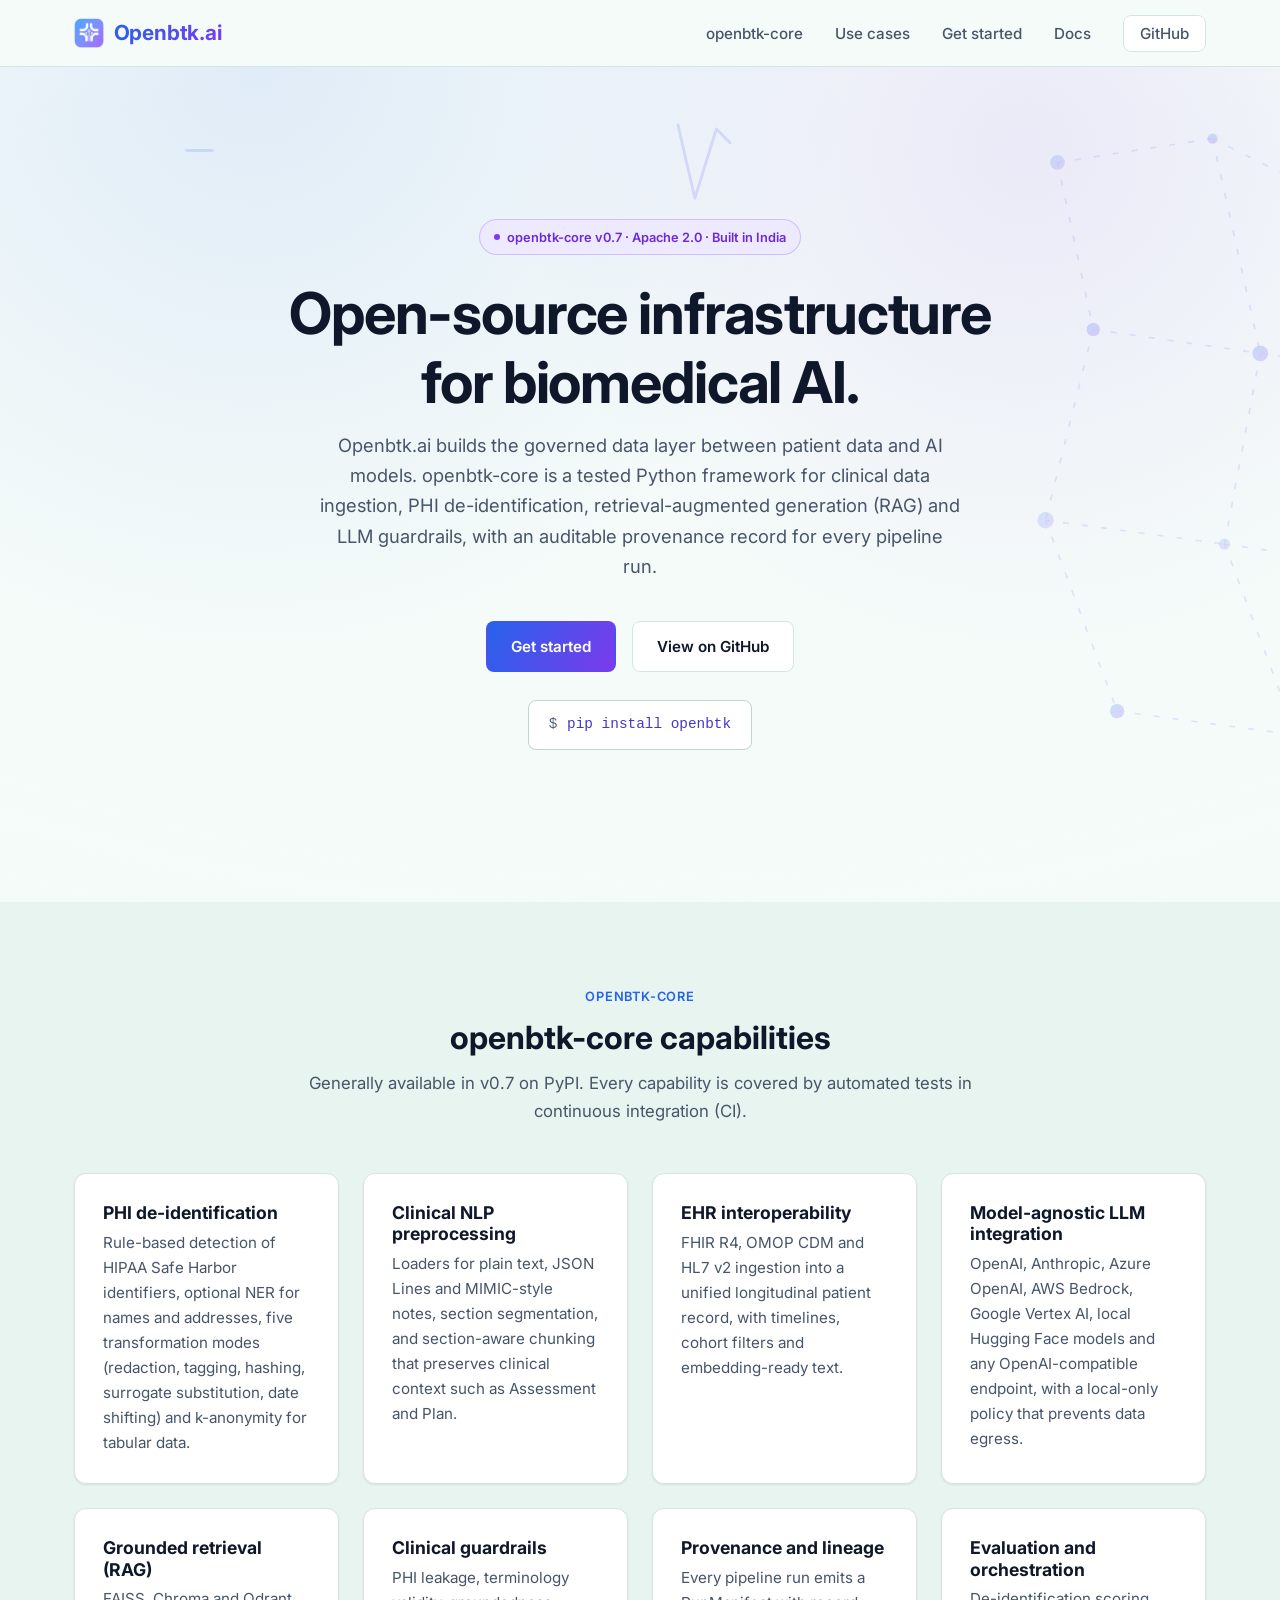
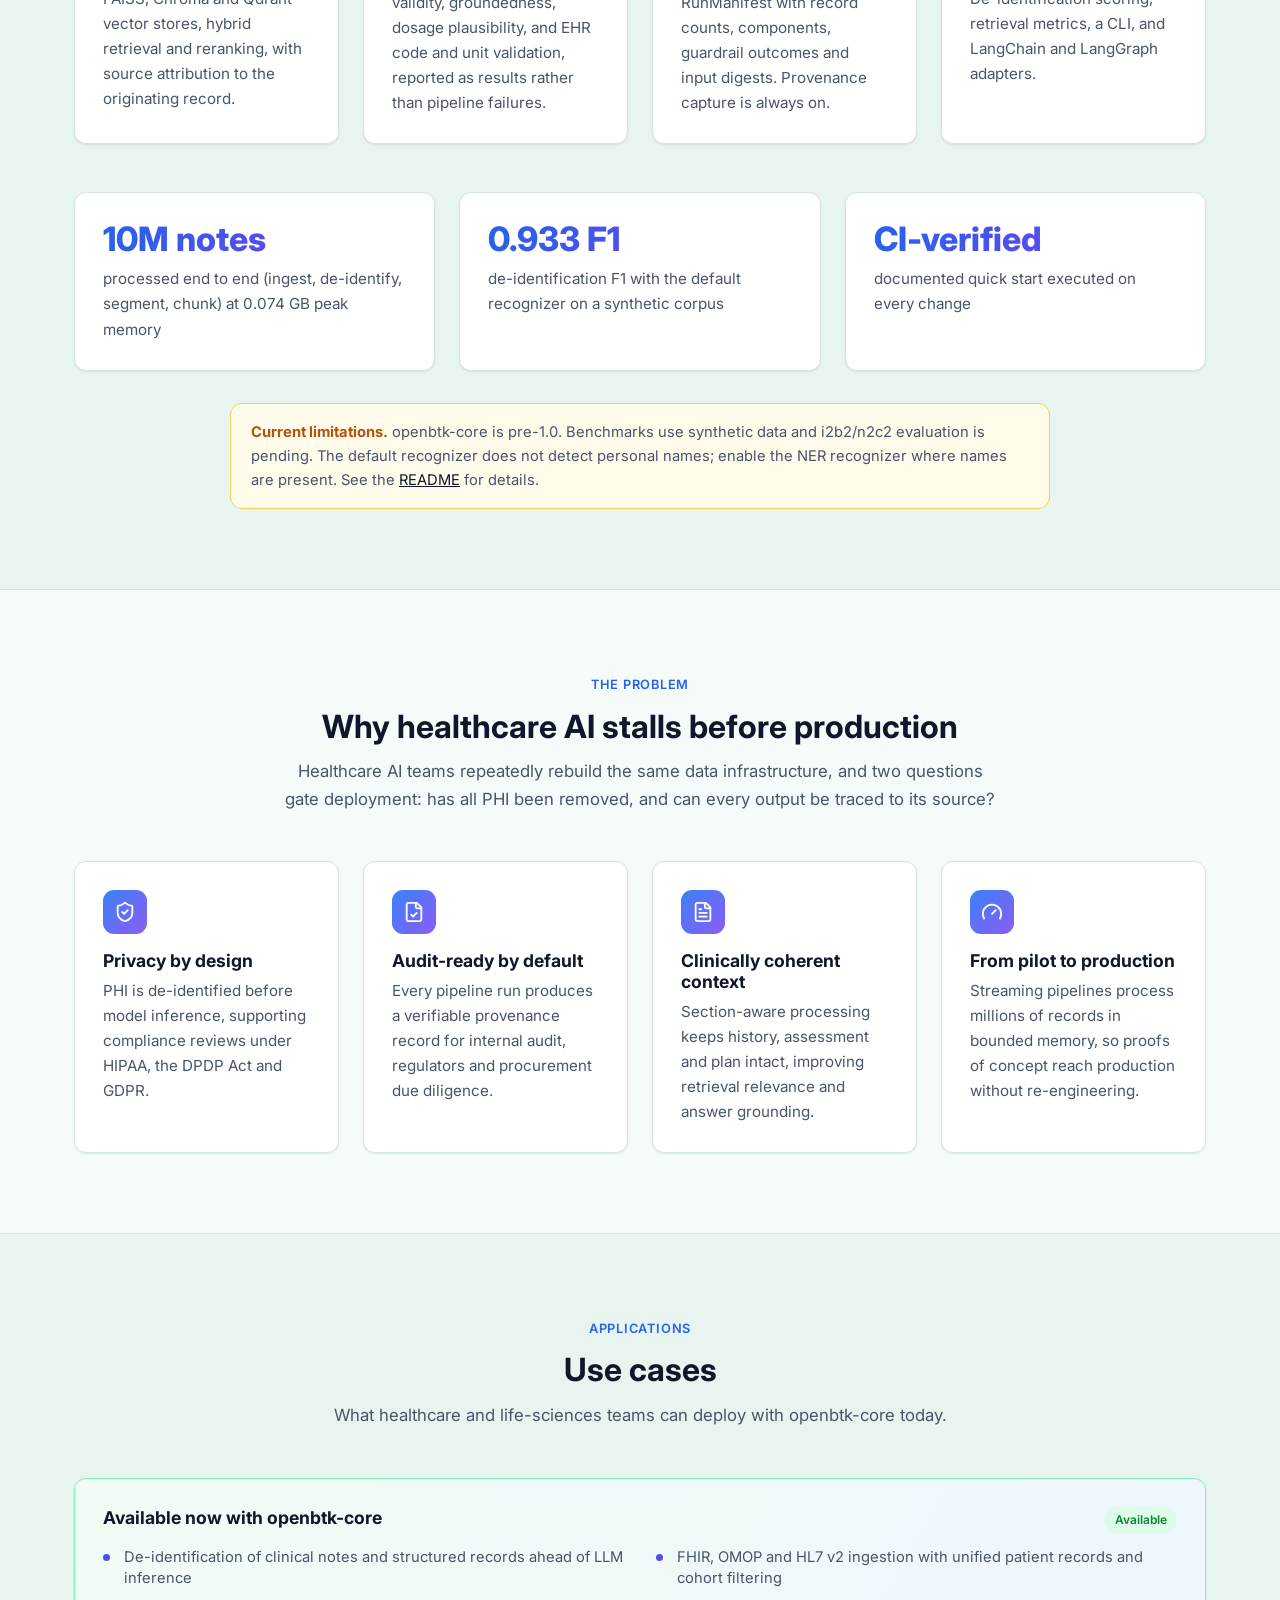
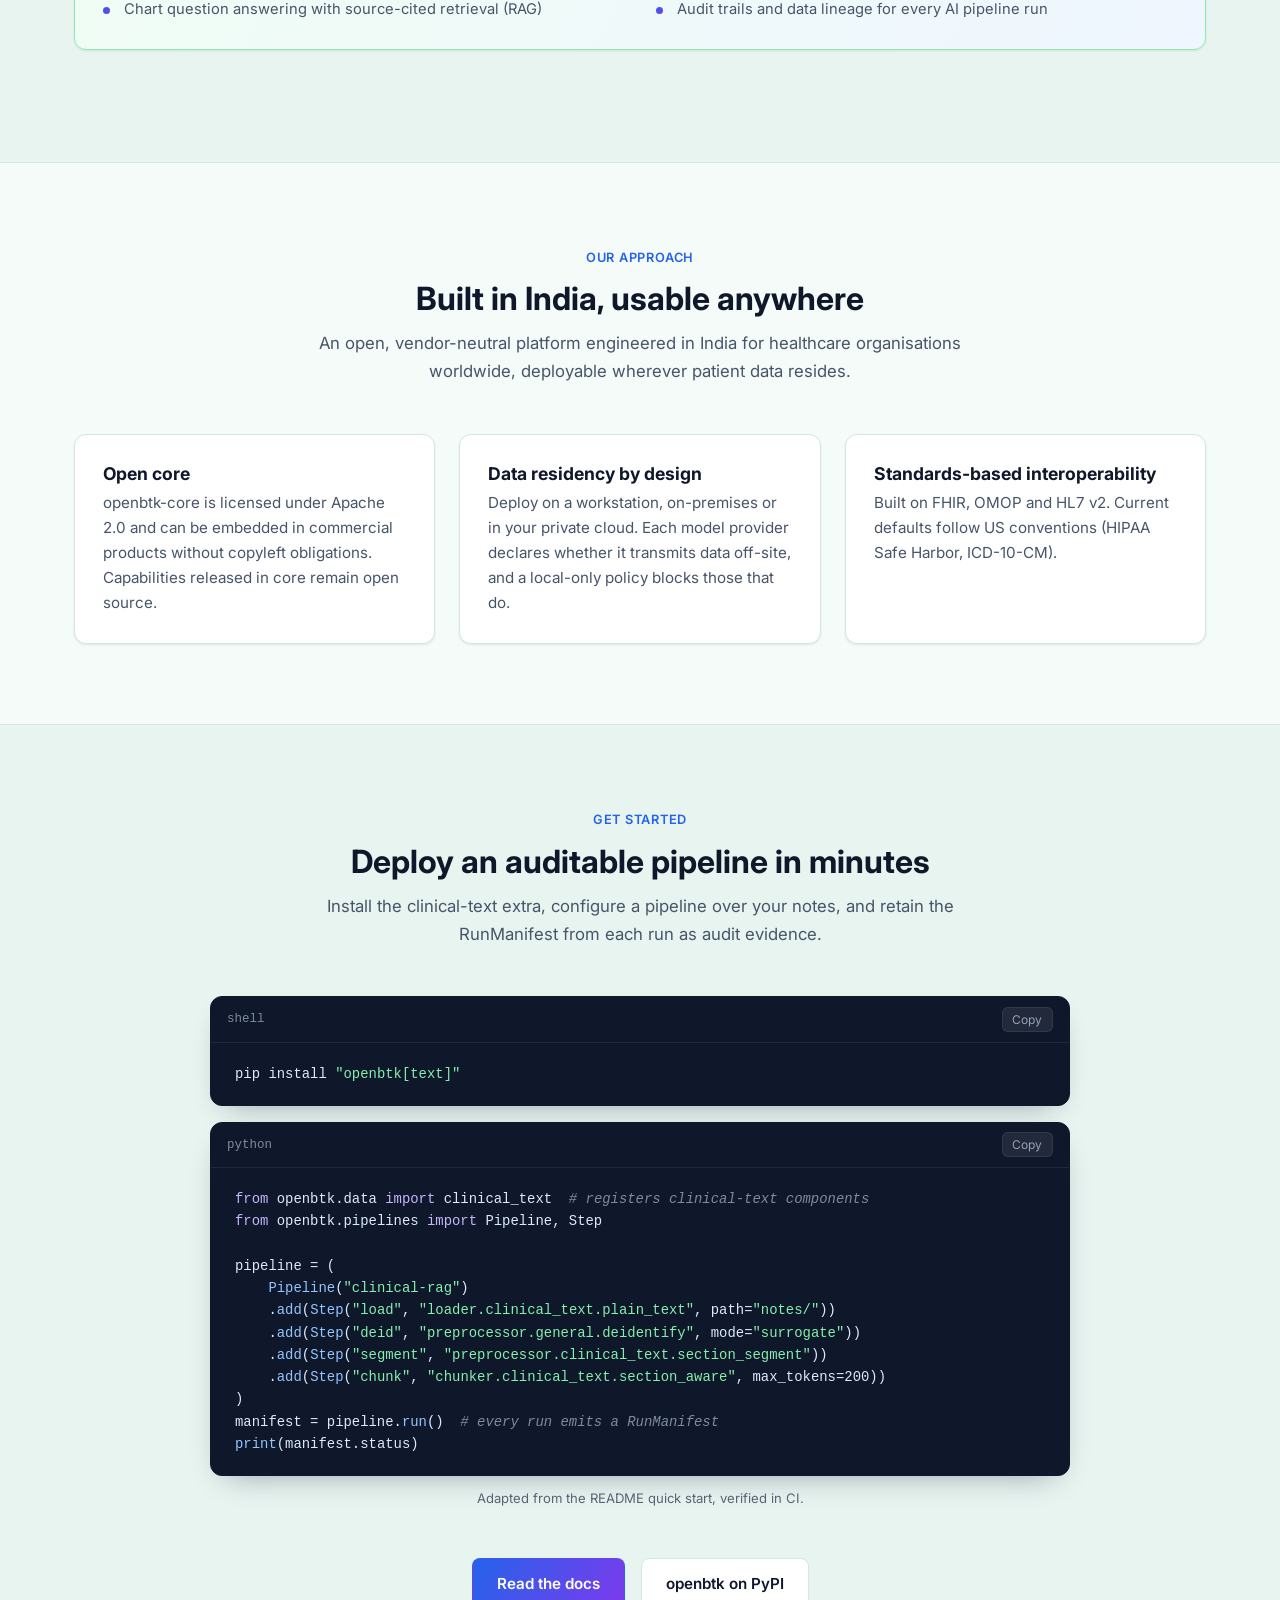
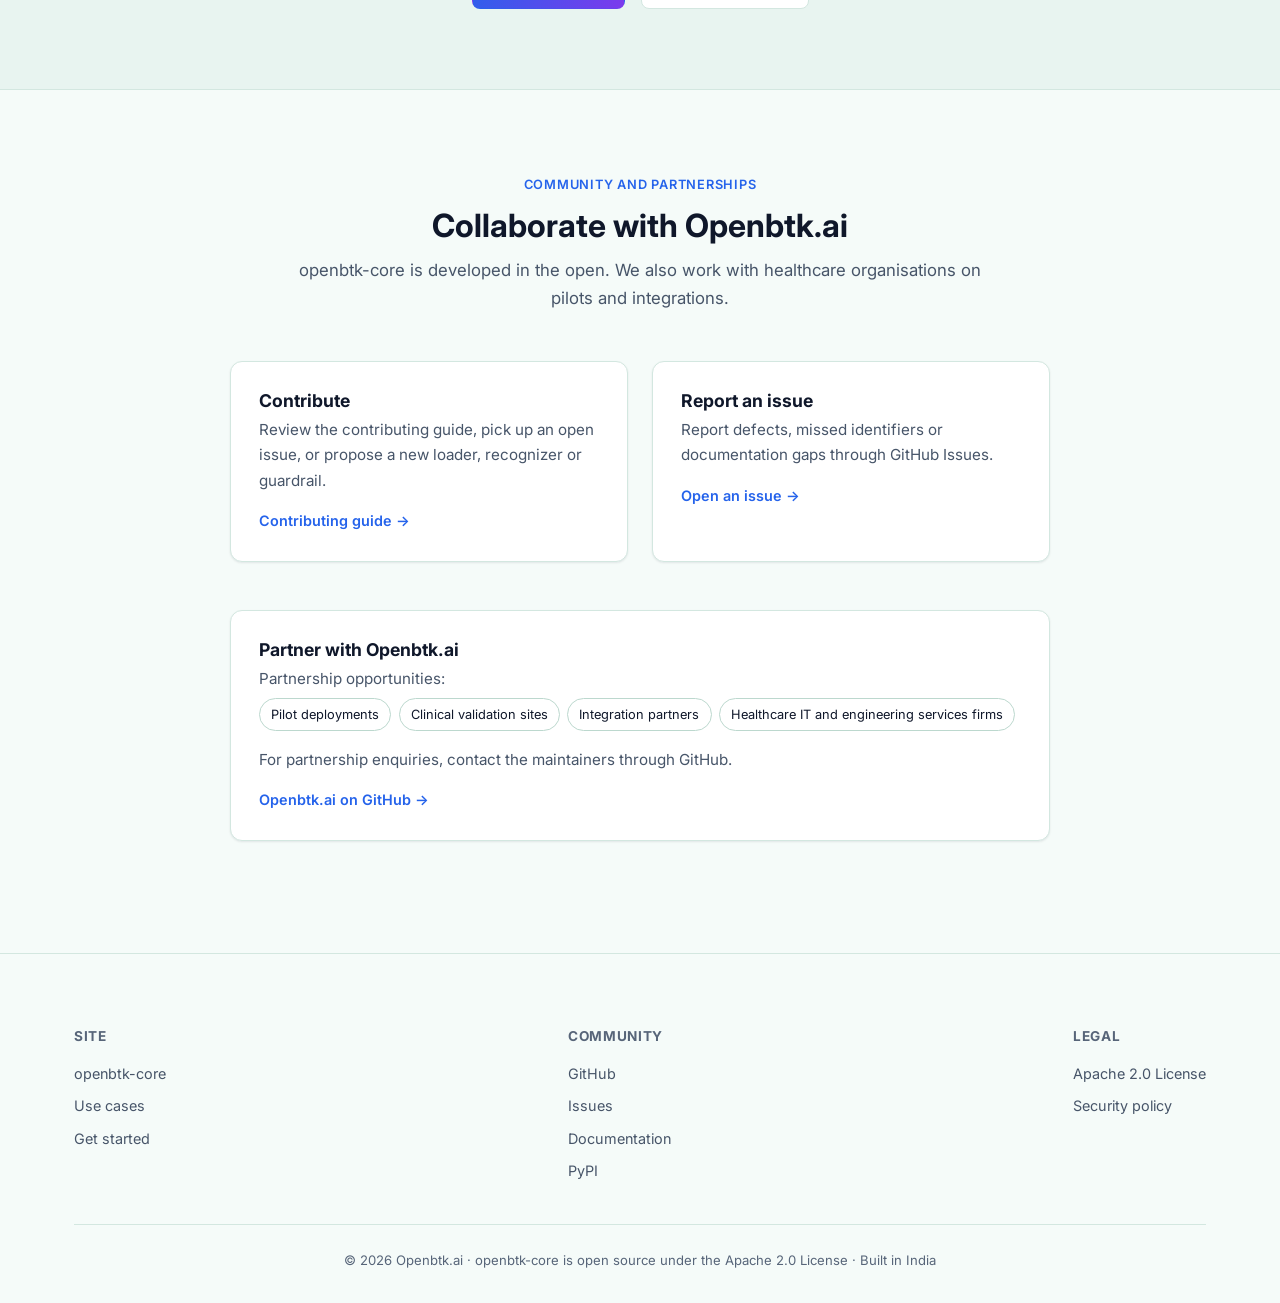
==== commit 6a5b546d: "Update homepage for openbtk-core v0.7 - Rebrand to Openbtk.ai; hero, badges and metadata reflect ope" ====
--- a/index.html
+++ b/index.html
@@ -17,7 +17,7 @@
   <meta name="twitter:description" content="Open-source clinical data ingestion, PHI de-identification, RAG, LLM guardrails and audit-grade provenance for biomedical AI." />
   <meta name="twitter:image" content="https://openbtk.org/assets/logo.png" />
   <link rel="icon" href="/assets/favicon.png?v=2" type="image/png" />
-  <link rel="stylesheet" href="/assets/css/style.css?v=12" />
+  <link rel="stylesheet" href="/assets/css/style.css?v=13" />
   <link rel="preconnect" href="https://fonts.googleapis.com">
   <link rel="preconnect" href="https://fonts.gstatic.com" crossorigin>
   <link href="https://fonts.googleapis.com/css2?family=Inter:wght@400;500;600;700;800&display=swap" rel="stylesheet">
@@ -46,10 +46,8 @@
       </a>
       <div class="nav-right">
         <ul class="nav-links">
-          <li><a href="#ecosystem">Ecosystem</a></li>
           <li><a href="#core">openbtk-core</a></li>
           <li><a href="#use-cases">Use cases</a></li>
-          <li><a href="#roadmap">Roadmap</a></li>
           <li><a href="#get-started">Get started</a></li>
           <li><a href="https://openbtk.org/openbtk-core/" target="_blank" rel="noopener">Docs</a></li>
           <li><a class="nav-cta" href="https://github.com/openbtk" target="_blank" rel="noopener">GitHub</a></li>
@@ -72,125 +70,7 @@
       <div class="hero-install"><span class="install-chip">pip install openbtk</span></div>
     </section>
 
-    <section class="section" id="ecosystem" style="border-top:none;">
-      <div class="container">
-        <div class="section-head">
-          <div class="eyebrow">Ecosystem</div>
-          <h2>One stack, five components</h2>
-          <p>An open-core platform: the Apache 2.0 openbtk-core framework, with four enterprise components on the roadmap.</p>
-        </div>
-        <div class="eco" role="group" aria-label="The Openbtk.ai stack, read from the bottom up">
-          <div class="eco-stack">
-            <div class="eco-apps eco-reveal" style="--d:5">
-              <span class="eco-apps-label">Applications</span>
-              <ul><li>HIS &amp; EMR vendors</li><li>Payers &amp; TPAs</li><li>Pharma &amp; CROs</li><li>Imaging &amp; diagnostics</li><li>Public health</li></ul>
-            </div>
-            <div class="eco-row">
-          <div class="eco-layer  eco-reveal" style="--d:4">
-            <span class="eco-icon eco-icon-brand"><svg class="eco-ico" focusable="false" stroke="currentColor" fill="none" stroke-width="2" viewBox="0 0 24 24" stroke-linecap="round" stroke-linejoin="round" aria-hidden="true" xmlns="http://www.w3.org/2000/svg"><path d="M4 14a1 1 0 0 1-.78-1.63l9.9-10.2a.5.5 0 0 1 .86.46l-1.92 6.02A1 1 0 0 0 13 10h7a1 1 0 0 1 .78 1.63l-9.9 10.2a.5.5 0 0 1-.86-.46l1.92-6.02A1 1 0 0 0 11 14z"></path></svg></span>
-            <div class="eco-text">
-              <h3><span class="eco-num">2</span>System One model</h3>
-              <p>Low-latency, structured clinical decisions</p>
-            </div>
-            <span class="eco-badge eco-badge-ent">Enterprise · Planned</span>
-          </div>
-          <div class="eco-layer  eco-reveal" style="--d:4">
-            <span class="eco-icon eco-icon-brand"><svg class="eco-ico" focusable="false" stroke="currentColor" fill="none" stroke-width="2" viewBox="0 0 24 24" stroke-linecap="round" stroke-linejoin="round" aria-hidden="true" xmlns="http://www.w3.org/2000/svg"><path d="M12 5a3 3 0 1 0-5.997.125 4 4 0 0 0-2.526 5.77 4 4 0 0 0 .556 6.588A4 4 0 1 0 12 18Z"></path><path d="M12 5a3 3 0 1 1 5.997.125 4 4 0 0 1 2.526 5.77 4 4 0 0 1-.556 6.588A4 4 0 1 1 12 18Z"></path><path d="M15 13a4.5 4.5 0 0 1-3-4 4.5 4.5 0 0 1-3 4"></path><path d="M17.599 6.5a3 3 0 0 0 .399-1.375"></path><path d="M6.003 5.125A3 3 0 0 0 6.401 6.5"></path><path d="M3.477 10.896a4 4 0 0 1 .585-.396"></path><path d="M19.938 10.5a4 4 0 0 1 .585.396"></path><path d="M6 18a4 4 0 0 1-1.967-.516"></path><path d="M19.967 17.484A4 4 0 0 1 18 18"></path></svg></span>
-            <div class="eco-text">
-              <h3><span class="eco-num">1</span>Multimodal models</h3>
-              <p>Multimodal embedding and generative models</p>
-            </div>
-            <span class="eco-badge eco-badge-ent">Enterprise · Planned</span>
-          </div>
-            </div>
-          <div class="eco-layer eco-wide eco-reveal" style="--d:3">
-            <span class="eco-icon eco-icon-cyan"><svg class="eco-ico" focusable="false" stroke="currentColor" fill="none" stroke-width="2" viewBox="0 0 24 24" stroke-linecap="round" stroke-linejoin="round" aria-hidden="true" xmlns="http://www.w3.org/2000/svg"><ellipse cx="12" cy="5" rx="9" ry="3"></ellipse><path d="M3 5V19A9 3 0 0 0 21 19V5"></path><path d="M3 12A9 3 0 0 0 21 12"></path></svg></span>
-            <div class="eco-text">
-              <h3><span class="eco-num">3</span>Biomedical vector DB</h3>
-              <p>Milvus-based multimodal indexing, ANN search and hybrid retrieval</p>
-            </div>
-            <span class="eco-badge eco-badge-ent">Enterprise · Planned</span>
-          </div>
-          <div class="eco-layer eco-wide eco-core eco-reveal" style="--d:2">
-            <span class="eco-icon eco-icon-brand"><svg class="eco-ico" focusable="false" stroke="currentColor" fill="none" stroke-width="2" viewBox="0 0 24 24" stroke-linecap="round" stroke-linejoin="round" aria-hidden="true" xmlns="http://www.w3.org/2000/svg"><path d="M20 13c0 5-3.5 7.5-7.66 8.95a1 1 0 0 1-.67-.01C7.5 20.5 4 18 4 13V6a1 1 0 0 1 1-1c2 0 4.5-1.2 6.24-2.72a1.17 1.17 0 0 1 1.52 0C14.51 3.81 17 5 19 5a1 1 0 0 1 1 1z"></path><path d="m9 12 2 2 4-4"></path></svg></span>
-            <div class="eco-text">
-              <h3>openbtk-core <span class="eco-ver">v0.7</span></h3>
-              <p>Ingestion · de-identification · RAG · guardrails · provenance. Roadmap: prompt markup, agents, MCP</p><a class="eco-link" href="#core">View capabilities →</a>
-            </div>
-            <span class="eco-badge eco-badge-oss">Open source · Live</span>
-          </div>
-          <div class="eco-layer eco-wide eco-data eco-reveal" style="--d:1">
-            <span class="eco-icon eco-icon-amber"><svg class="eco-ico" focusable="false" stroke="currentColor" fill="none" stroke-width="2" viewBox="0 0 24 24" stroke-linecap="round" stroke-linejoin="round" aria-hidden="true" xmlns="http://www.w3.org/2000/svg"><path d="M2.97 12.92A2 2 0 0 0 2 14.63v3.24a2 2 0 0 0 .97 1.71l3 1.8a2 2 0 0 0 2.06 0L12 19v-5.5l-5-3-4.03 2.42Z"></path><path d="m7 16.5-4.74-2.85"></path><path d="m7 16.5 5-3"></path><path d="M7 16.5v5.17"></path><path d="M12 13.5V19l3.97 2.38a2 2 0 0 0 2.06 0l3-1.8a2 2 0 0 0 .97-1.71v-3.24a2 2 0 0 0-.97-1.71L17 10.5l-5 3Z"></path><path d="m17 16.5-5-3"></path><path d="m17 16.5 4.74-2.85"></path><path d="M17 16.5v5.17"></path><path d="M7.97 4.42A2 2 0 0 0 7 6.13v4.37l5 3 5-3V6.13a2 2 0 0 0-.97-1.71l-3-1.8a2 2 0 0 0-2.06 0l-3 1.8Z"></path><path d="M12 8 7.26 5.15"></path><path d="m12 8 4.74-2.85"></path><path d="M12 13.5V8"></path></svg></span>
-            <div class="eco-text">
-              <h3><span class="eco-num">4</span>Multimodal patient datasets</h3>
-              <p>Consented, de-identified, licensed data for training and validation</p>
-            </div>
-            <span class="eco-badge eco-badge-ent">Enterprise · Planned</span>
-          </div>
-          </div>
-          <aside class="eco-shared eco-reveal" style="--d:6">
-            <h3>Cross-cutting capabilities</h3>
-            <ul><li><span class="eco-icon eco-icon-slate"><svg class="eco-ico" focusable="false" stroke="currentColor" fill="none" stroke-width="2" viewBox="0 0 24 24" stroke-linecap="round" stroke-linejoin="round" aria-hidden="true" xmlns="http://www.w3.org/2000/svg"><rect width="18" height="11" x="3" y="11" rx="2" ry="2"></rect><path d="M7 11V7a5 5 0 0 1 9.9-1"></path></svg></span><span>Open core under Apache 2.0</span></li><li><span class="eco-icon eco-icon-slate"><svg class="eco-ico" focusable="false" stroke="currentColor" fill="none" stroke-width="2" viewBox="0 0 24 24" stroke-linecap="round" stroke-linejoin="round" aria-hidden="true" xmlns="http://www.w3.org/2000/svg"><path d="m12.83 2.18a2 2 0 0 0-1.66 0L2.6 6.08a1 1 0 0 0 0 1.83l8.58 3.91a2 2 0 0 0 1.66 0l8.58-3.9a1 1 0 0 0 0-1.83Z"></path><path d="m22 17.65-9.17 4.16a2 2 0 0 1-1.66 0L2 17.65"></path><path d="m22 12.65-9.17 4.16a2 2 0 0 1-1.66 0L2 12.65"></path></svg></span><span>Multimodal by design: EHR, clinical text, imaging, biosignals and genomics</span></li><li><span class="eco-icon eco-icon-slate"><svg class="eco-ico" focusable="false" stroke="currentColor" fill="none" stroke-width="2" viewBox="0 0 24 24" stroke-linecap="round" stroke-linejoin="round" aria-hidden="true" xmlns="http://www.w3.org/2000/svg"><rect width="20" height="8" x="2" y="2" rx="2" ry="2"></rect><rect width="20" height="8" x="2" y="14" rx="2" ry="2"></rect><line x1="6" x2="6.01" y1="6" y2="6"></line><line x1="6" x2="6.01" y1="18" y2="18"></line></svg></span><span>Deployable on-premises, in a private cloud (VPC) or air-gapped</span></li><li><span class="eco-icon eco-icon-slate"><svg class="eco-ico" focusable="false" stroke="currentColor" fill="none" stroke-width="2" viewBox="0 0 24 24" stroke-linecap="round" stroke-linejoin="round" aria-hidden="true" xmlns="http://www.w3.org/2000/svg"><rect width="18" height="11" x="3" y="11" rx="2" ry="2"></rect><path d="M7 11V7a5 5 0 0 1 10 0v4"></path></svg></span><span>PHI de-identified before model inference</span></li><li><span class="eco-icon eco-icon-slate"><svg class="eco-ico" focusable="false" stroke="currentColor" fill="none" stroke-width="2" viewBox="0 0 24 24" stroke-linecap="round" stroke-linejoin="round" aria-hidden="true" xmlns="http://www.w3.org/2000/svg"><path d="M15 2H6a2 2 0 0 0-2 2v16a2 2 0 0 0 2 2h12a2 2 0 0 0 2-2V7Z"></path><path d="M14 2v4a2 2 0 0 0 2 2h4"></path><path d="m9 15 2 2 4-4"></path></svg></span><span>End-to-end data lineage for audit and regulatory review</span></li></ul>
-          </aside>
-        </div>
-        <p class="eco-foot">openbtk-core is generally available. Enterprise components are in development; specifications will be published at release.</p>
-      </div>
-    </section>
-
-    <section class="section" id="modalities">
-      <div class="container">
-        <div class="section-head">
-          <div class="eyebrow">Biomedical multimodal data</div>
-          <h2>Eight modalities, one stack</h2>
-          <p>The platform is designed for eight biomedical data modalities across ingestion, de-identification, embedding, indexing and dataset licensing. openbtk-core currently supports structured EHR data and clinical text.</p>
-        </div>
-        <div class="grid grid-4">
-          <div class="card mod-card">
-            <div class="mod-head"><h4>EHR / EMR</h4><span class="status-pill status-done">Supported</span></div>
-            <p>Diagnoses, labs, medications, vitals, encounters</p>
-            <div class="mod-fmt">FHIR R4 · OMOP · HL7v2</div>
-          </div>
-          <div class="card mod-card">
-            <div class="mod-head"><h4>Clinical text and notes</h4><span class="status-pill status-done">Supported</span></div>
-            <p>Discharge summaries, progress and OPD notes, reports</p>
-            <div class="mod-fmt">Free text · JSON Lines</div>
-          </div>
-          <div class="card mod-card">
-            <div class="mod-head"><h4>Biosignals</h4><span class="status-pill status-planned">Planned</span></div>
-            <p>ECG, EEG, EMG, SpO2, ICU waveforms</p>
-            <div class="mod-fmt">WFDB · EDF · CSV</div>
-          </div>
-          <div class="card mod-card">
-            <div class="mod-head"><h4>Clinical sounds</h4><span class="status-pill status-planned">Planned</span></div>
-            <p>Heart, lung and bowel auscultation</p>
-            <div class="mod-fmt">WAV · digital stethoscopes</div>
-          </div>
-          <div class="card mod-card">
-            <div class="mod-head"><h4>Medical imaging</h4><span class="status-pill status-planned">Planned</span></div>
-            <p>Radiography, CT, MRI, ultrasound, fundus</p>
-            <div class="mod-fmt">DICOM</div>
-          </div>
-          <div class="card mod-card">
-            <div class="mod-head"><h4>Histopathology</h4><span class="status-pill status-planned">Planned</span></div>
-            <p>Whole-slide imaging (WSI), digital pathology</p>
-            <div class="mod-fmt">SVS · DICOM-WSI</div>
-          </div>
-          <div class="card mod-card">
-            <div class="mod-head"><h4>Surgery videos</h4><span class="status-pill status-planned">Planned</span></div>
-            <p>Laparoscopic, endoscopic, robotic</p>
-            <div class="mod-fmt">MP4 · DICOM video</div>
-          </div>
-          <div class="card mod-card">
-            <div class="mod-head"><h4>Genome sequencing</h4><span class="status-pill status-planned">Planned</span></div>
-            <p>WGS, WES and targeted gene panels</p>
-            <div class="mod-fmt">FASTQ · BAM · VCF</div>
-          </div>
-        </div>
-        <p class="eco-foot">Surgical video and genomic data are inherently identifiable and will require face de-identification or controlled-access governance rather than text redaction.</p>
-      </div>
-    </section>
-
-    <section class="section" id="core">
+    <section class="section" id="core" style="border-top:none;">
       <div class="container">
         <div class="section-head">
           <div class="eyebrow">openbtk-core</div>
@@ -250,53 +130,6 @@
       </div>
     </section>
 
-    <section class="section" id="core-next">
-      <div class="container">
-        <div class="section-head">
-          <div class="eyebrow">Core roadmap</div>
-          <h2>Upcoming in openbtk-core</h2>
-          <p>Planned for openbtk-core 1.0 and later, released under Apache 2.0.</p>
-        </div>
-        <div class="next-grid">
-          <div class="card next-markup">
-            <div class="mod-head"><h4>Biomedical multimodal prompt markup</h4><span class="status-pill status-planned">Planned</span></div>
-            <p>A structured, PHI-aware markup for presenting multimodal patient context to any LLM.</p>
-            <div class="code-block next-code">
-              <div class="code-block-head"><span>illustrative syntax · draft, not a final spec</span></div>
-              <pre><code><span class="tok-kw">&lt;patient</span> ref=<span class="tok-str">"P-7F3A"</span> phi=<span class="tok-str">"removed"</span><span class="tok-kw">&gt;</span>
-  <span class="tok-kw">&lt;ehr</span> src=<span class="tok-str">"fhir"</span> code=<span class="tok-str">"LOINC:4548-4"</span><span class="tok-kw">&gt;</span>HbA1c 8.2%<span class="tok-kw">&lt;/ehr&gt;</span>
-  <span class="tok-kw">&lt;note</span> section=<span class="tok-str">"assessment"</span><span class="tok-kw">&gt;</span>Poorly controlled T2DM<span class="tok-kw">&lt;/note&gt;</span>
-  <span class="tok-kw">&lt;signal</span> kind=<span class="tok-str">"ecg"</span> lead=<span class="tok-str">"II"</span> ref=<span class="tok-str">"sig:7F3A/ecg/01"</span><span class="tok-kw">/&gt;</span>
-  <span class="tok-kw">&lt;sound</span> kind=<span class="tok-str">"lung"</span> site=<span class="tok-str">"RLL"</span> ref=<span class="tok-str">"aud:7F3A/03"</span><span class="tok-kw">/&gt;</span>
-  <span class="tok-kw">&lt;image</span> kind=<span class="tok-str">"cxr"</span> ref=<span class="tok-str">"dicom:1.2.840/..."</span><span class="tok-kw">/&gt;</span>
-<span class="tok-kw">&lt;/patient&gt;</span>
-<span class="tok-kw">&lt;ask</span> type=<span class="tok-str">"choice"</span> from=<span class="tok-str">"icd10:E11.*"</span><span class="tok-kw">&gt;</span>Best code?<span class="tok-kw">&lt;/ask&gt;</span></code></pre>
-            </div>
-            <ul class="tick-list">
-              <li>Typed tags per modality, with PHI status and provenance on every element</li>
-              <li>Large objects referenced rather than embedded, and rendered per LLM provider</li>
-              <li>Validated by core guardrails before any prompt is sent</li>
-            </ul>
-          </div>
-          <div class="next-side">
-            <div class="card">
-              <div class="mod-head"><h4>Prebuilt clinical agents</h4><span class="status-pill status-planned">Planned</span></div>
-              <ul class="chip-list"><li>De-identification agent</li><li>Chart Q&amp;A with citations</li><li>Cohort builder (FHIR, OMOP)</li><li>Guardrail reviewer</li></ul>
-            </div>
-            <div class="card">
-              <div class="mod-head"><h4>MCP server integrations</h4><span class="status-pill status-planned">Planned</span></div>
-              <p>Model Context Protocol (MCP) servers exposing ingestion, de-identification, search and guardrail tools, with data-egress policy enforced on every call.</p>
-            </div>
-            <div class="card">
-              <h4>Agent framework support</h4>
-              <div class="fw-row"><span class="fw-label fw-today">Today</span><ul class="chip-list"><li>LangChain</li><li>LangGraph</li></ul></div>
-              <div class="fw-row"><span class="fw-label">Planned</span><ul class="chip-list chip-dashed"><li>CrewAI</li><li>AutoGen</li><li>LlamaIndex</li></ul></div>
-            </div>
-          </div>
-        </div>
-      </div>
-    </section>
-
     <section class="section" id="learn">
       <div class="container">
         <div class="section-head">
@@ -334,7 +167,7 @@
         <div class="section-head">
           <div class="eyebrow">Applications</div>
           <h2>Use cases</h2>
-          <p>Deploy openbtk-core today. Enterprise capabilities follow a risk-based rollout: administrative and operational use cases first, data products next, and clinical decision support only after clinical validation and regulatory clearance.</p>
+          <p>What healthcare and life-sciences teams can deploy with openbtk-core today.</p>
         </div>
         <div class="card today-card">
           <div class="mod-head"><h4>Available now with openbtk-core</h4><span class="status-pill status-done">Available</span></div>
@@ -345,27 +178,6 @@
             <li>Audit trails and data lineage for every AI pipeline run</li>
           </ul>
         </div>
-        <div class="stage-label">Enterprise roadmap <span class="status-pill status-planned">Planned</span></div>
-        <div class="grid grid-3">
-          <div class="card stage-card">
-            <div class="stage-num">1</div>
-            <h4>Administrative and operational</h4>
-            <p class="stage-sub">Low regulatory risk, early return on investment</p>
-            <ul class="tick-list"><li>Multilingual patient intake and triage</li><li>Claims pre-adjudication (PM-JAY, NHCX)</li><li>ICD-10 medical coding assistance</li><li>LLM output verification</li><li>Clinical trial eligibility screening</li><li>On-premises AI with zero data egress</li></ul>
-          </div>
-          <div class="card stage-card">
-            <div class="stage-num">2</div>
-            <h4>Data products</h4>
-            <p class="stage-sub">Enabled by the datasets programme</p>
-            <ul class="tick-list"><li>Cohort discovery across millions of notes</li><li>Validation datasets for regulatory submissions</li><li>Model fine-tuning on population-specific data</li><li>Real-world evidence (RWE) for pharma and CROs</li></ul>
-          </div>
-          <div class="card stage-card">
-            <div class="stage-num">3</div>
-            <h4>Clinical decision support</h4>
-            <p class="stage-sub">After clinical validation and regulatory clearance</p>
-            <ul class="tick-list"><li>Prescription safety checks</li><li>Handwritten prescription digitisation</li><li>Radiology report drafting</li><li>Patient-similarity search</li><li>Multimodal chart Q&amp;A with citations</li></ul>
-          </div>
-        </div>
       </div>
     </section>
 
@@ -387,72 +199,8 @@
           </div>
           <div class="card">
             <h4>Standards-based interoperability</h4>
-            <p>Built on FHIR, OMOP and HL7 v2. Current defaults follow US conventions (HIPAA Safe Harbor, ICD-10-CM); country packs will add market-specific rules.</p>
-          </div>
-        </div>
-        <div class="pack-intro mt-lg">
-          <h3>Market-specific country packs</h3>
-          <p>Jurisdiction-specific identifiers, privacy rules, code systems and FHIR profiles will ship as open-source extras, for example <code>pip install "openbtk[in]"</code>. Enterprise editions add models calibrated to each market.</p>
-        </div>
-        <div class="grid grid-3">
-          <div class="card pack-card">
-            <div class="mod-head"><h4>openbtk-in</h4><span class="status-pill status-progress">Priority</span></div>
-            <p>Aadhaar, ABHA, PAN and PIN codes · DPDP Act · WHO ICD-10 and PM-JAY packages · ABDM FHIR profiles · Indic languages</p>
-          </div>
-          <div class="card pack-card">
-            <div class="mod-head"><h4>openbtk-us</h4><span class="status-pill status-planned">Planned</span></div>
-            <p>SSN, MRN and ZIP codes · HIPAA · ICD-10-CM and RxNorm · US Core FHIR profiles</p>
-          </div>
-          <div class="card pack-card">
-            <div class="mod-head"><h4>openbtk-eu</h4><span class="status-pill status-planned">On request</span></div>
-            <p>National IDs and postcodes · GDPR · SNOMED CT and ATC · HL7 Europe and IPS profiles</p>
-          </div>
-        </div>
-        <p class="eco-foot">Licensed terminologies such as CPT and SNOMED CT require the user's own licence; packs provide loaders only.</p>
-      </div>
-    </section>
-
-    <section class="section" id="roadmap">
-      <div class="container">
-        <div class="section-head">
-          <div class="eyebrow">Roadmap</div>
-          <h2>A phased, milestone-gated roadmap</h2>
-          <p class="vision">Vision: enable every healthcare organisation to build, validate and deploy AI on its own patient data, securely and in place, on an open core.</p>
-          <p>Each phase begins only after the previous phase meets its exit criterion. Timelines will be published once confirmed.</p>
-        </div>
-        <div class="grid grid-4">
-          <div class="card phase-card phase-now">
-            <div class="mod-head"><span class="phase-n">Phase 1</span><span class="status-pill status-progress">In progress</span></div>
-            <h4>Core 1.0</h4>
-            <p class="phase-lic">Open source</p>
-            <ul class="tick-list"><li>openbtk-core 1.0 and India country pack</li><li>Multimodal prompt markup</li><li>Agents and MCP servers</li></ul>
-            <p class="phase-gate"><strong>Before the next phase:</strong> public PHI de-identification benchmark on Indian clinical records</p>
-          </div>
-          <div class="card phase-card">
-            <div class="mod-head"><span class="phase-n">Phase 2</span><span class="status-pill status-planned">Next</span></div>
-            <h4>Search</h4>
-            <p class="phase-lic">Enterprise</p>
-            <ul class="tick-list"><li>Multimodal embeddings</li><li>Biomedical vector DB for eight modalities</li><li>Core: CrewAI, AutoGen and LlamaIndex</li></ul>
-            <p class="phase-gate"><strong>Before the next phase:</strong> retrieval outperforms baseline on partner data</p>
-          </div>
-          <div class="card phase-card">
-            <div class="mod-head"><span class="phase-n">Phase 3</span><span class="status-pill status-planned">Planned</span></div>
-            <h4>Decide</h4>
-            <p class="phase-lic">Enterprise</p>
-            <ul class="tick-list"><li>System One model</li><li>Multilingual triage</li><li>Claim and coding checks</li></ul>
-            <p class="phase-gate"><strong>Before the next phase:</strong> clinical validation partner and defined regulatory pathway</p>
-          </div>
-          <div class="card phase-card">
-            <div class="mod-head"><span class="phase-n">Phase 4</span><span class="status-pill status-planned">Later</span></div>
-            <h4>Generate</h4>
-            <p class="phase-lic">Enterprise</p>
-            <ul class="tick-list"><li>Multimodal LLM</li><li>Radiology and document drafts</li><li>Subject to regulatory review</li></ul>
-            <p class="phase-gate"><strong>Then:</strong> broader clinical deployment as evidence matures</p>
-          </div>
-        </div>
-        <div class="card datasets-track">
-          <div class="mod-head"><h4>Datasets track</h4><span class="status-pill status-planned">Planned</span></div>
-          <p>Begins in Phase 2 to support training and validation for Phases 3 and 4: a consented pilot cohort, followed by a licensed dataset catalogue with secure enclave access.</p>
+            <p>Built on FHIR, OMOP and HL7 v2. Current defaults follow US conventions (HIPAA Safe Harbor, ICD-10-CM).</p>
+          </div>
         </div>
       </div>
     </section>
@@ -498,7 +246,7 @@
         <div class="section-head">
           <div class="eyebrow">Community and partnerships</div>
           <h2>Collaborate with Openbtk.ai</h2>
-          <p>openbtk-core is developed in the open. We also partner with healthcare organisations to co-develop the enterprise platform.</p>
+          <p>openbtk-core is developed in the open. We also work with healthcare organisations on pilots and integrations.</p>
         </div>
         <div class="grid grid-2" style="max-width:820px;margin:0 auto;">
           <div class="card">
@@ -515,7 +263,7 @@
         <div class="card partner-card mt-lg">
           <h4>Partner with Openbtk.ai</h4>
           <p>Partnership opportunities:</p>
-          <ul class="chip-list partner-chips"><li>Design partners</li><li>Clinical validation sites</li><li>Data partners</li><li>Enterprise pilots</li><li>Healthcare IT and engineering services firms</li></ul>
+          <ul class="chip-list partner-chips"><li>Pilot deployments</li><li>Clinical validation sites</li><li>Integration partners</li><li>Healthcare IT and engineering services firms</li></ul>
           <p class="partner-note">For partnership enquiries, contact the maintainers through GitHub.</p>
           <a class="product-card-link" href="https://github.com/openbtk" target="_blank" rel="noopener">Openbtk.ai on GitHub →</a>
         </div>
@@ -528,11 +276,8 @@
       <div class="footer-grid">
         <div class="footer-col">
           <h5>Site</h5>
-          <a href="#ecosystem">Ecosystem</a>
-          <a href="#modalities">Modalities</a>
           <a href="#core">openbtk-core</a>
           <a href="#use-cases">Use cases</a>
-          <a href="#roadmap">Roadmap</a>
           <a href="#get-started">Get started</a>
         </div>
         <div class="footer-col">
--- a/assets/css/style.css
+++ b/assets/css/style.css
@@ -620,7 +620,7 @@
   .stats { grid-template-columns: 1fr; }
 }
 
-/* ---------- Ecosystem stack (mirrors the deck's "One stack, five components") ---------- */
+/* ---------- Layered stack component ---------- */
 .eco {
   display: grid;
   grid-template-columns: minmax(0, 2.4fr) minmax(0, 1fr);
@@ -719,7 +719,7 @@
   .eco-apps-label { min-width: 0; width: 100%; }
 }
 
-/* ---------- Shared bits for modalities, roadmap, use cases ---------- */
+/* ---------- Shared list, chip and card helpers ---------- */
 .mod-head { display: flex; align-items: flex-start; justify-content: space-between; gap: 0.6rem; margin-bottom: 0.4rem; }
 .mod-head h4 { margin: 0; }
 .mod-head .status-pill { flex-shrink: 0; white-space: nowrap; }
@@ -762,7 +762,7 @@
 }
 .stage-sub { font-size: 0.85rem !important; color: var(--text-faint) !important; }
 
-/* Country packs */
+/* Pack cards */
 .pack-intro { text-align: center; max-width: 680px; margin-left: auto; margin-right: auto; margin-bottom: 1.5rem; }
 .pack-intro h3 { font-size: 1.25rem; margin-bottom: 0.5rem; }
 .pack-intro p { color: var(--text-dim); }
@@ -773,7 +773,7 @@
 .pack-card h4 { font-family: var(--font-mono); font-size: 1rem; }
 .pack-card p { font-size: 0.9rem; line-height: 1.55; }
 
-/* Roadmap */
+/* Phase cards */
 .vision { color: var(--text-primary) !important; font-size: 1.15rem !important; font-weight: 600; margin-bottom: 0.75rem; }
 .phase-card { display: flex; flex-direction: column; }
 .phase-now { border-color: #93c5fd; box-shadow: 0 0 0 1px rgba(37, 99, 235, 0.08), 0 12px 28px -16px rgba(37, 99, 235, 0.45); }
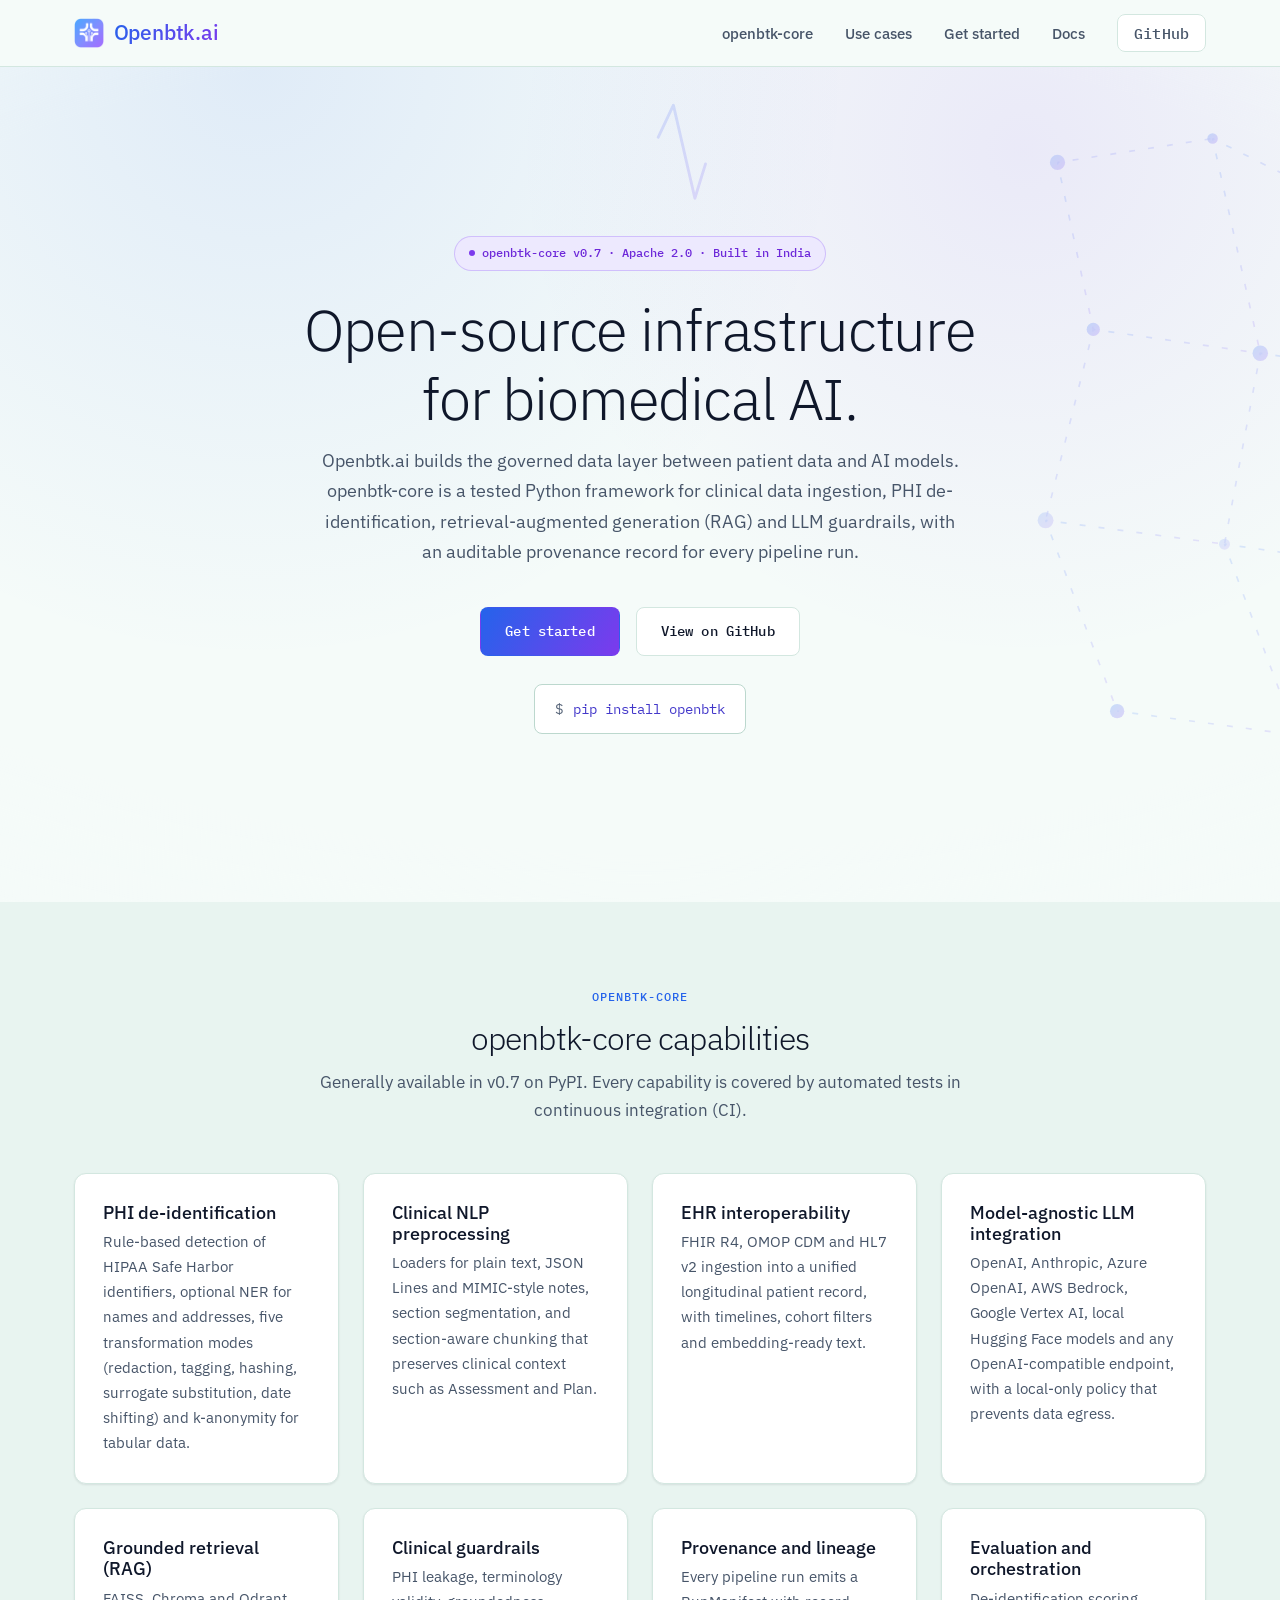
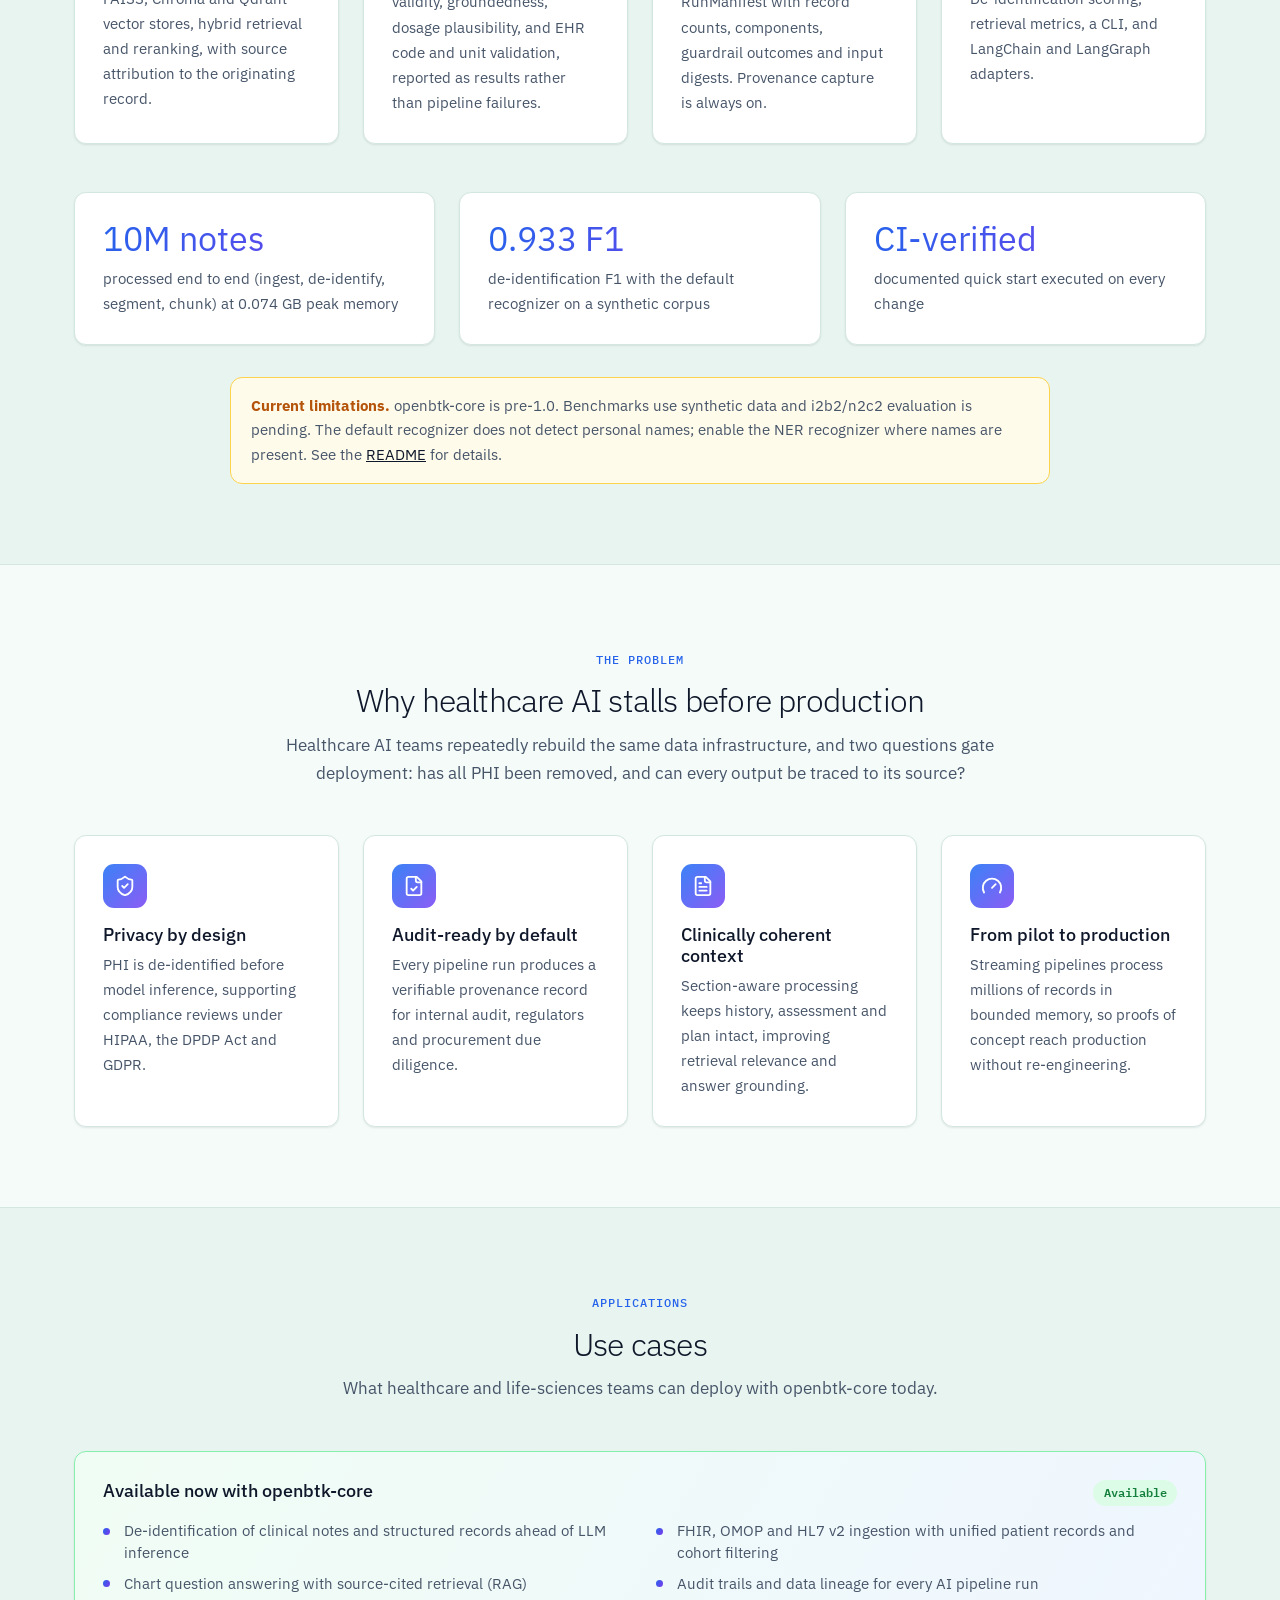
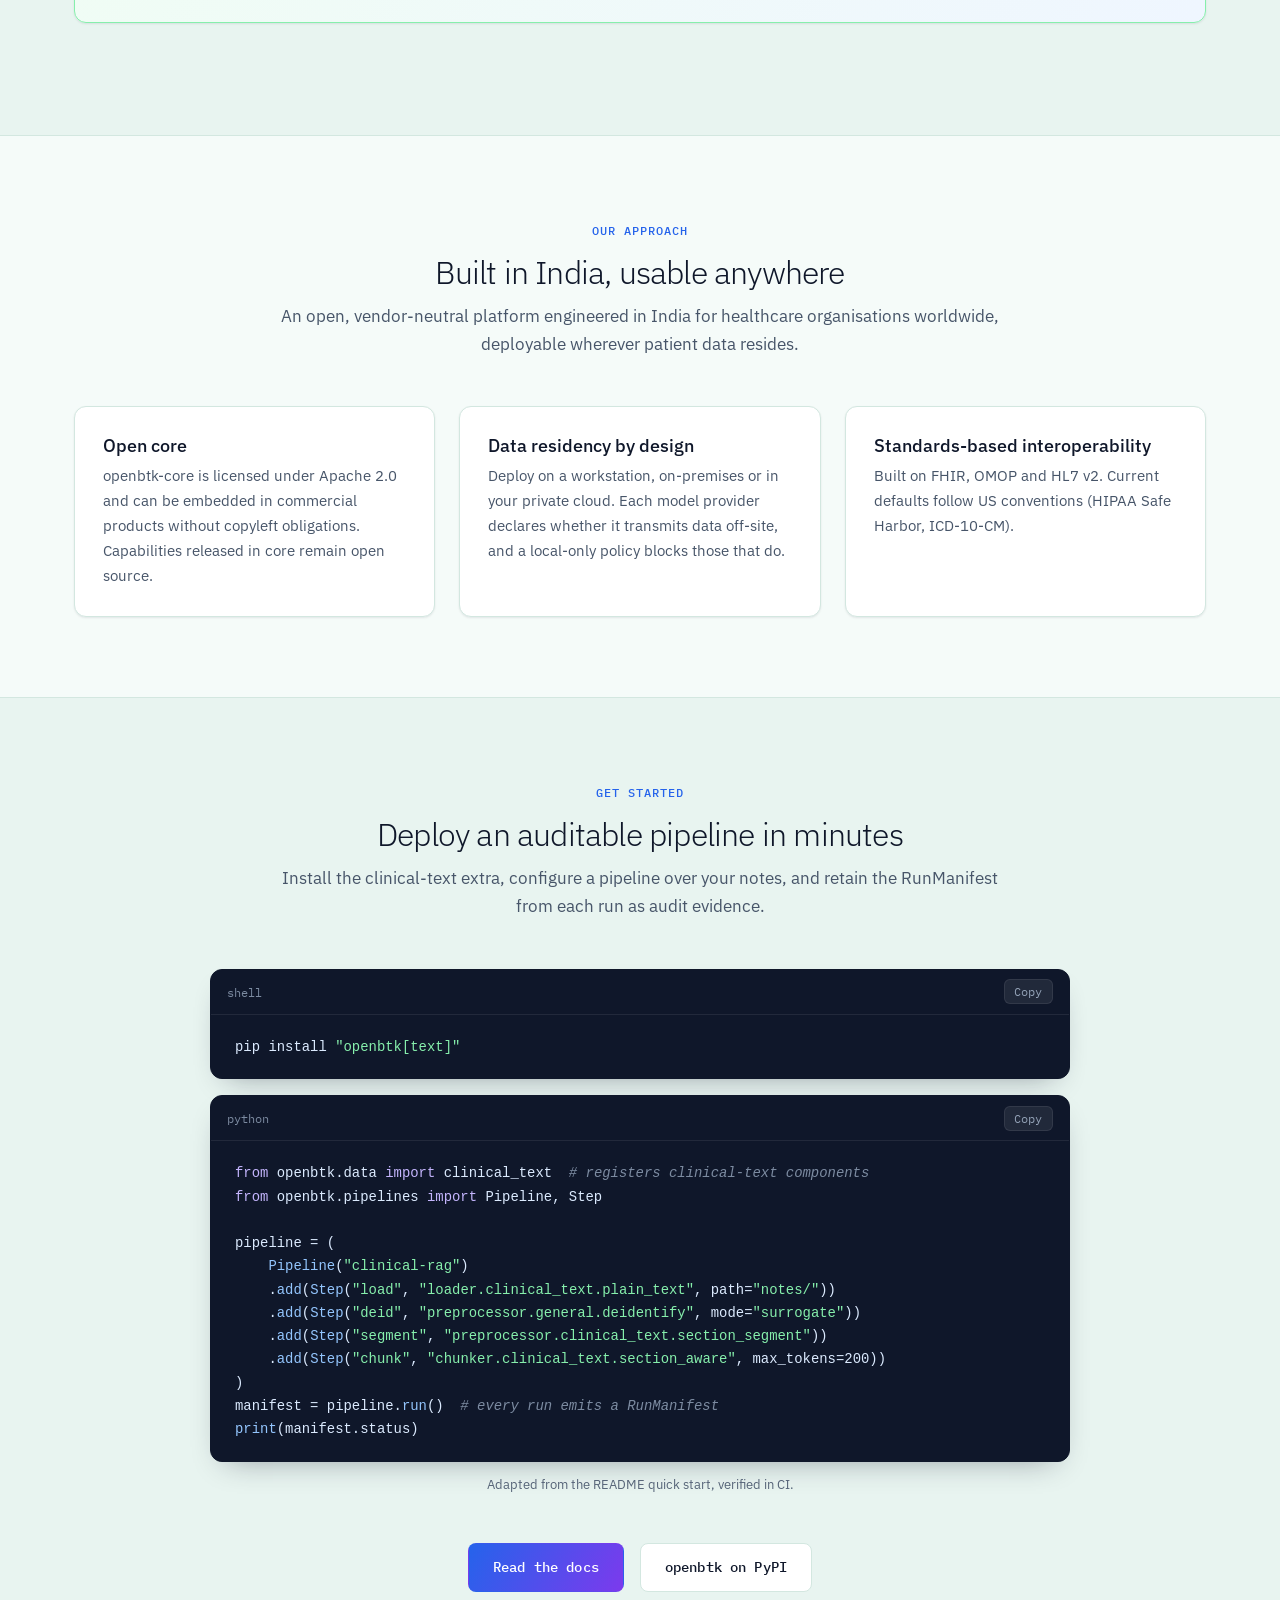
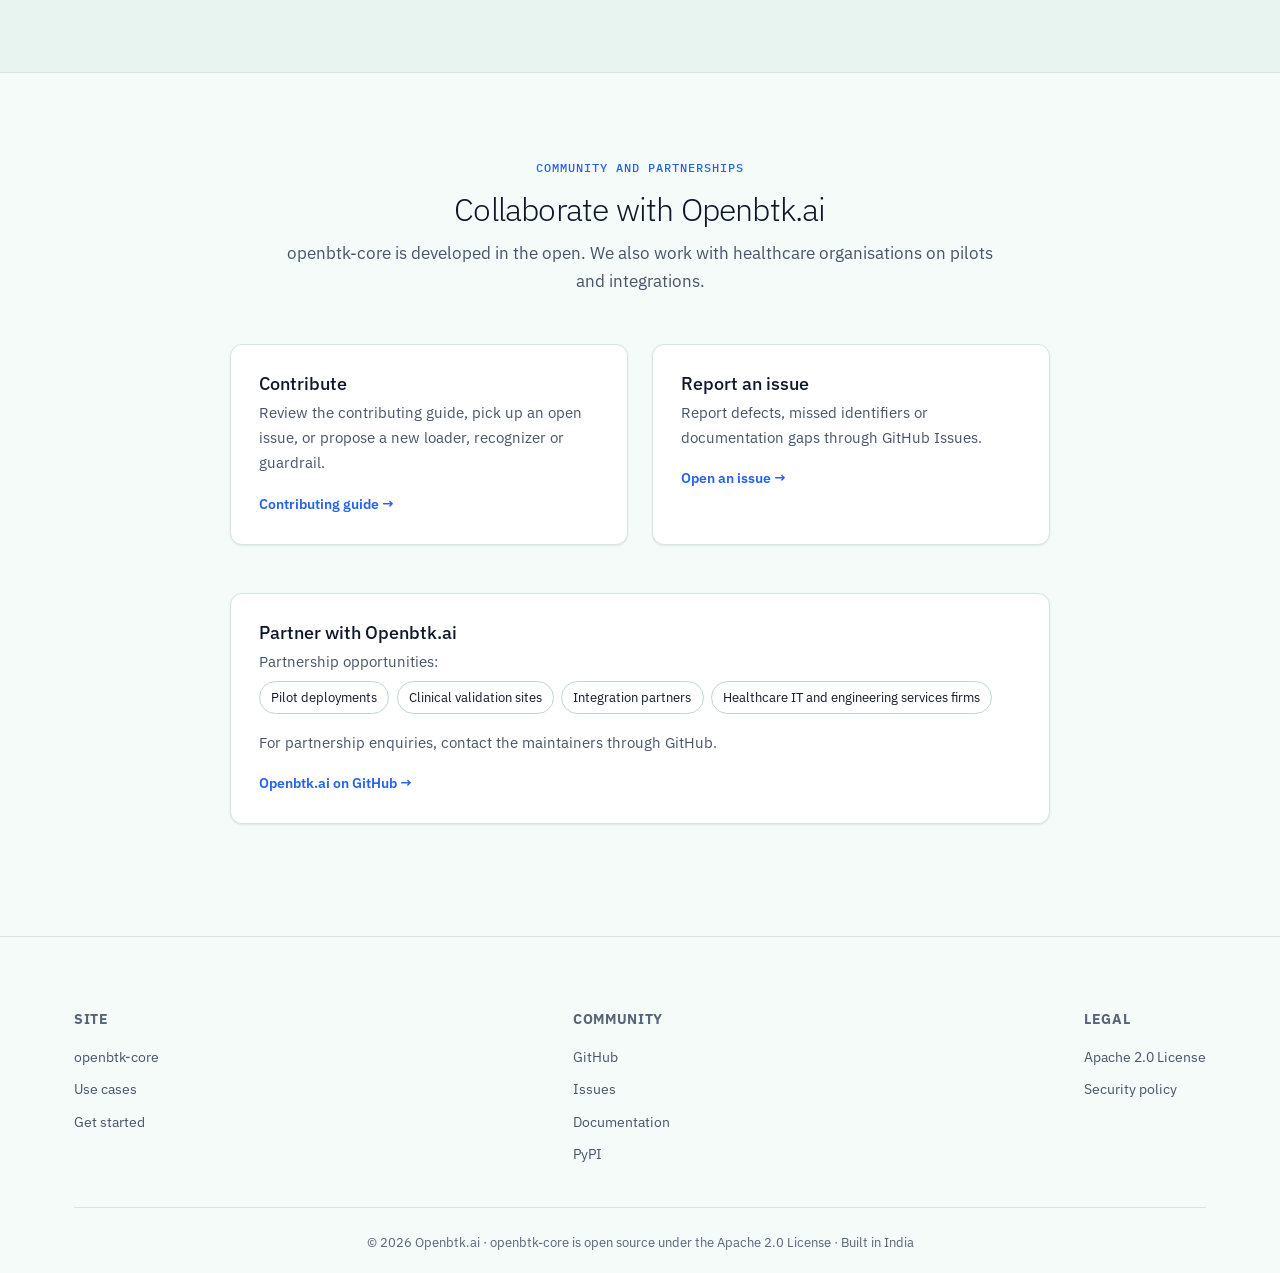
==== commit 83d20ef7: "Switch site typography to IBM Plex Sans and IBM Plex Mono - Load IBM Plex Sans (300-700) and IBM Ple" ====
--- a/index.html
+++ b/index.html
@@ -17,10 +17,10 @@
   <meta name="twitter:description" content="Open-source clinical data ingestion, PHI de-identification, RAG, LLM guardrails and audit-grade provenance for biomedical AI." />
   <meta name="twitter:image" content="https://openbtk.org/assets/logo.png" />
   <link rel="icon" href="/assets/favicon.png?v=2" type="image/png" />
-  <link rel="stylesheet" href="/assets/css/style.css?v=13" />
+  <link rel="stylesheet" href="/assets/css/style.css?v=14" />
   <link rel="preconnect" href="https://fonts.googleapis.com">
   <link rel="preconnect" href="https://fonts.gstatic.com" crossorigin>
-  <link href="https://fonts.googleapis.com/css2?family=Inter:wght@400;500;600;700;800&display=swap" rel="stylesheet">
+  <link href="https://fonts.googleapis.com/css2?family=IBM+Plex+Mono:wght@400;500;600&family=IBM+Plex+Sans:wght@300;400;500;600;700&display=swap" rel="stylesheet">
   <script type="application/ld+json">
   {
     "@context": "https://schema.org",
--- a/assets/css/style.css
+++ b/assets/css/style.css
@@ -27,8 +27,8 @@
   --status-planned-bg: #eef2f6;
   --status-planned-fg: #475569;
 
-  --font-sans: "Inter", system-ui, -apple-system, "Segoe UI", sans-serif;
-  --font-mono: ui-monospace, "JetBrains Mono", "SFMono-Regular", Menlo, Consolas, monospace;
+  --font-sans: "IBM Plex Sans", system-ui, -apple-system, "Segoe UI", sans-serif;
+  --font-mono: "IBM Plex Mono", ui-monospace, "SFMono-Regular", Menlo, Consolas, monospace;
 
   --radius-sm: 8px;
   --radius-md: 12px;
@@ -59,7 +59,8 @@
   padding: 0 1.5rem;
 }
 
-h1, h2, h3, h4 { line-height: 1.2; margin: 0 0 0.75rem; font-weight: 700; }
+h1, h2, h3, h4 { line-height: 1.2; margin: 0 0 0.75rem; font-weight: 500; }
+h1, h2 { font-weight: 300; letter-spacing: -0.025em; }
 p { margin: 0 0 1rem; }
 
 .eyebrow {
@@ -127,7 +128,7 @@
 
 .brand-word {
   font-size: 1.3rem;
-  font-weight: 700;
+  font-weight: 500;
   background: var(--accent-gradient);
   -webkit-background-clip: text;
   background-clip: text;
@@ -589,7 +590,7 @@
 }
 .stat-num {
   font-size: 2.1rem;
-  font-weight: 800;
+  font-weight: 400;
   line-height: 1.1;
   margin-bottom: 0.5rem;
   background: var(--accent-gradient);
@@ -807,3 +808,14 @@
 .card, .stat, .eco-layer, .eco-shared { box-shadow: 0 1px 2px rgba(15, 23, 42, 0.05), 0 1px 3px rgba(15, 23, 42, 0.04); }
 .card:hover { box-shadow: 0 10px 24px -12px rgba(15, 23, 42, 0.18); }
 .tok-com { color: #7c8ba1; }
+
+/* --------------------------- Monospace labels and buttons --------------------------- */
+
+.eyebrow, .badge, .status-pill, .install-chip, .copy-btn, .code-block-head,
+.btn, .nav-cta { font-family: var(--font-mono); }
+.eyebrow { letter-spacing: 0.08em; font-weight: 500; font-size: 0.78rem; }
+.btn, .nav-cta { font-weight: 500; font-size: 0.88rem; letter-spacing: 0.01em; }
+.badge { font-weight: 500; font-size: 0.76rem; }
+@media (max-width: 480px) {
+  .badge { font-size: 0.66rem; letter-spacing: -0.01em; padding: 0.4rem 0.75rem; }
+}
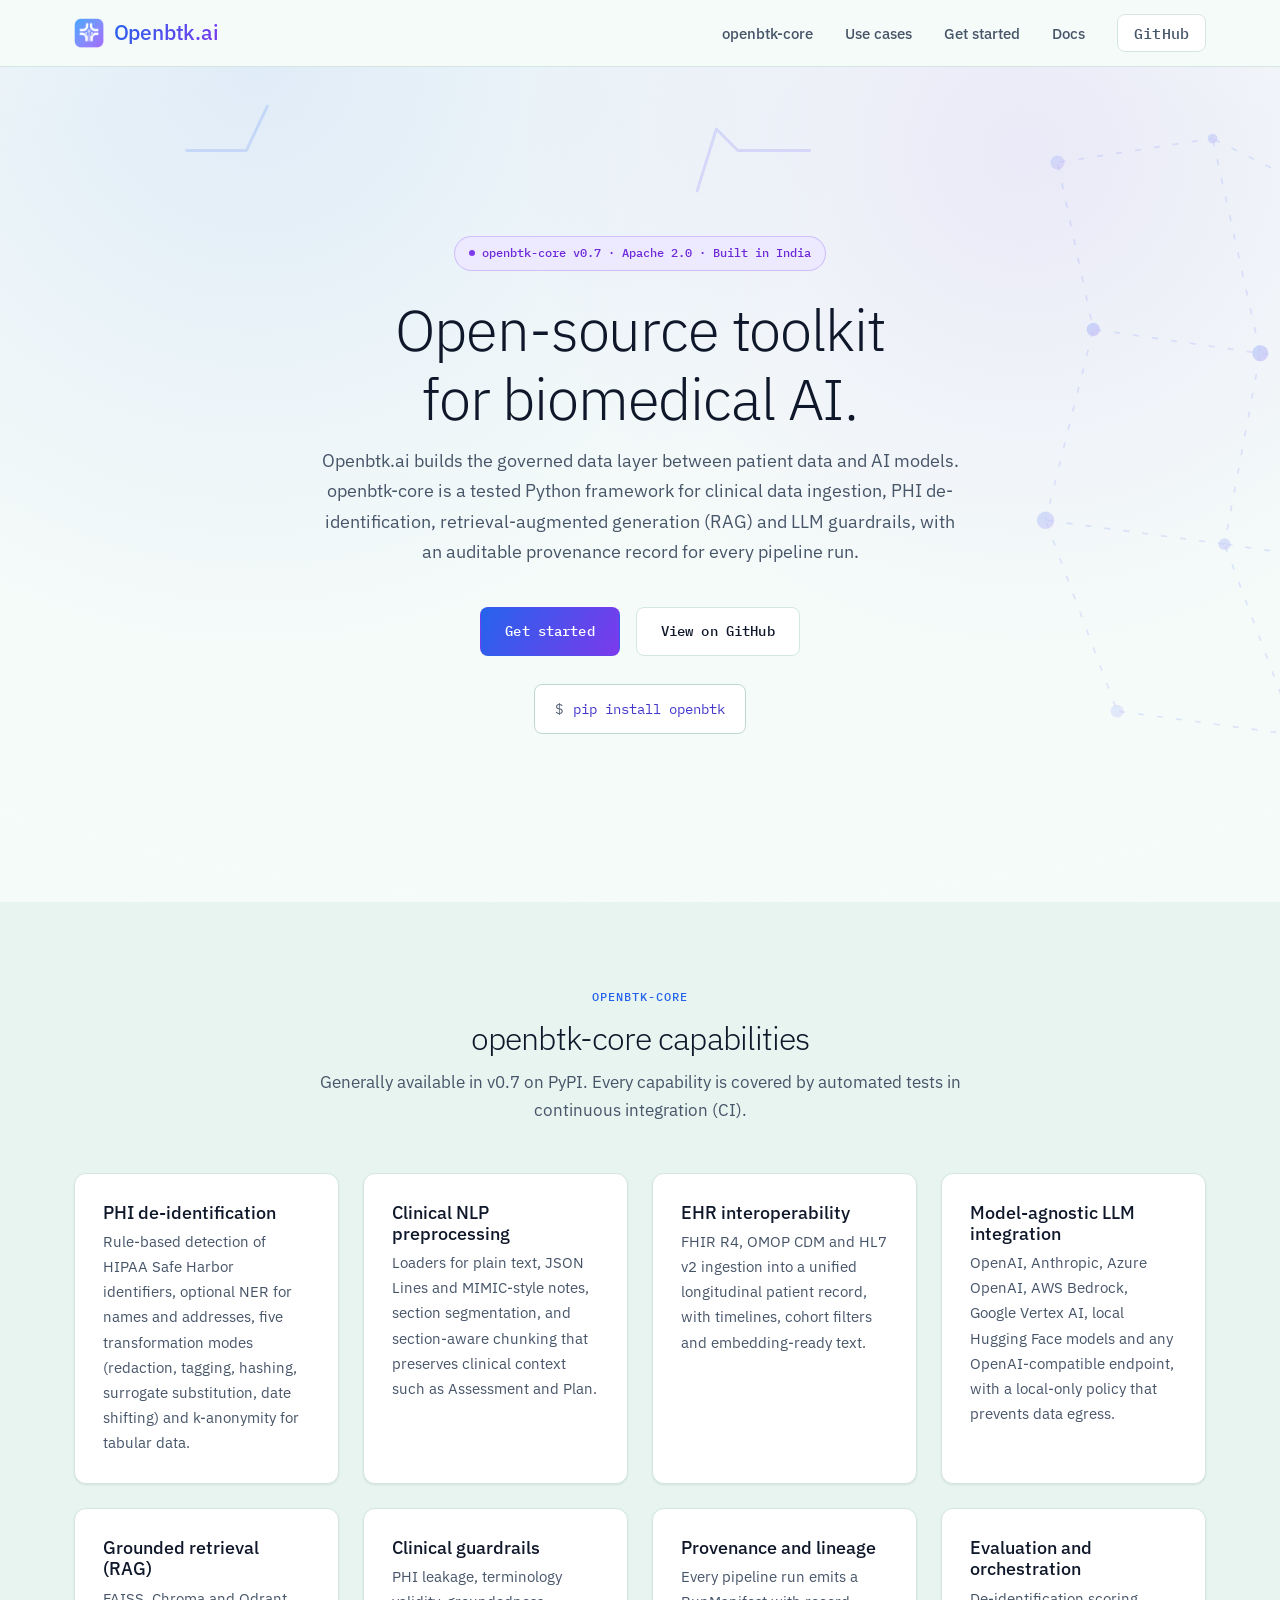
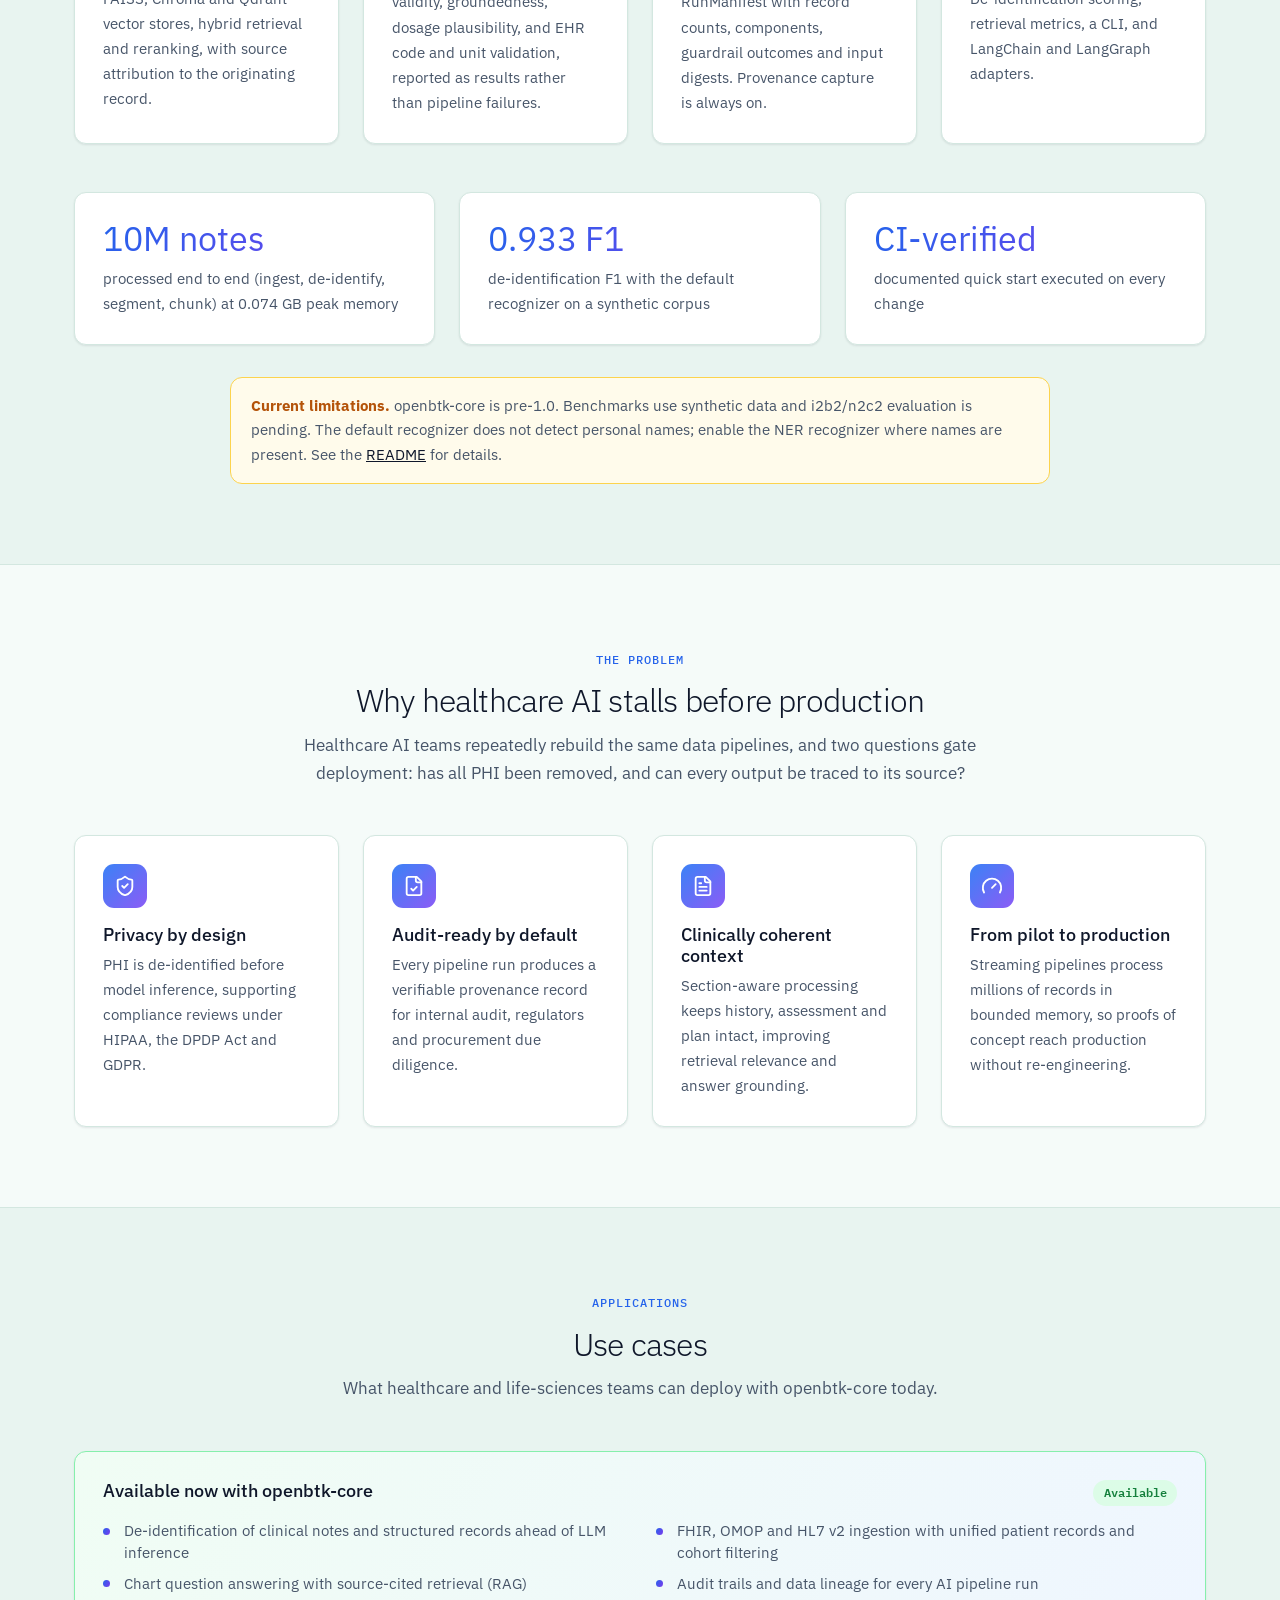
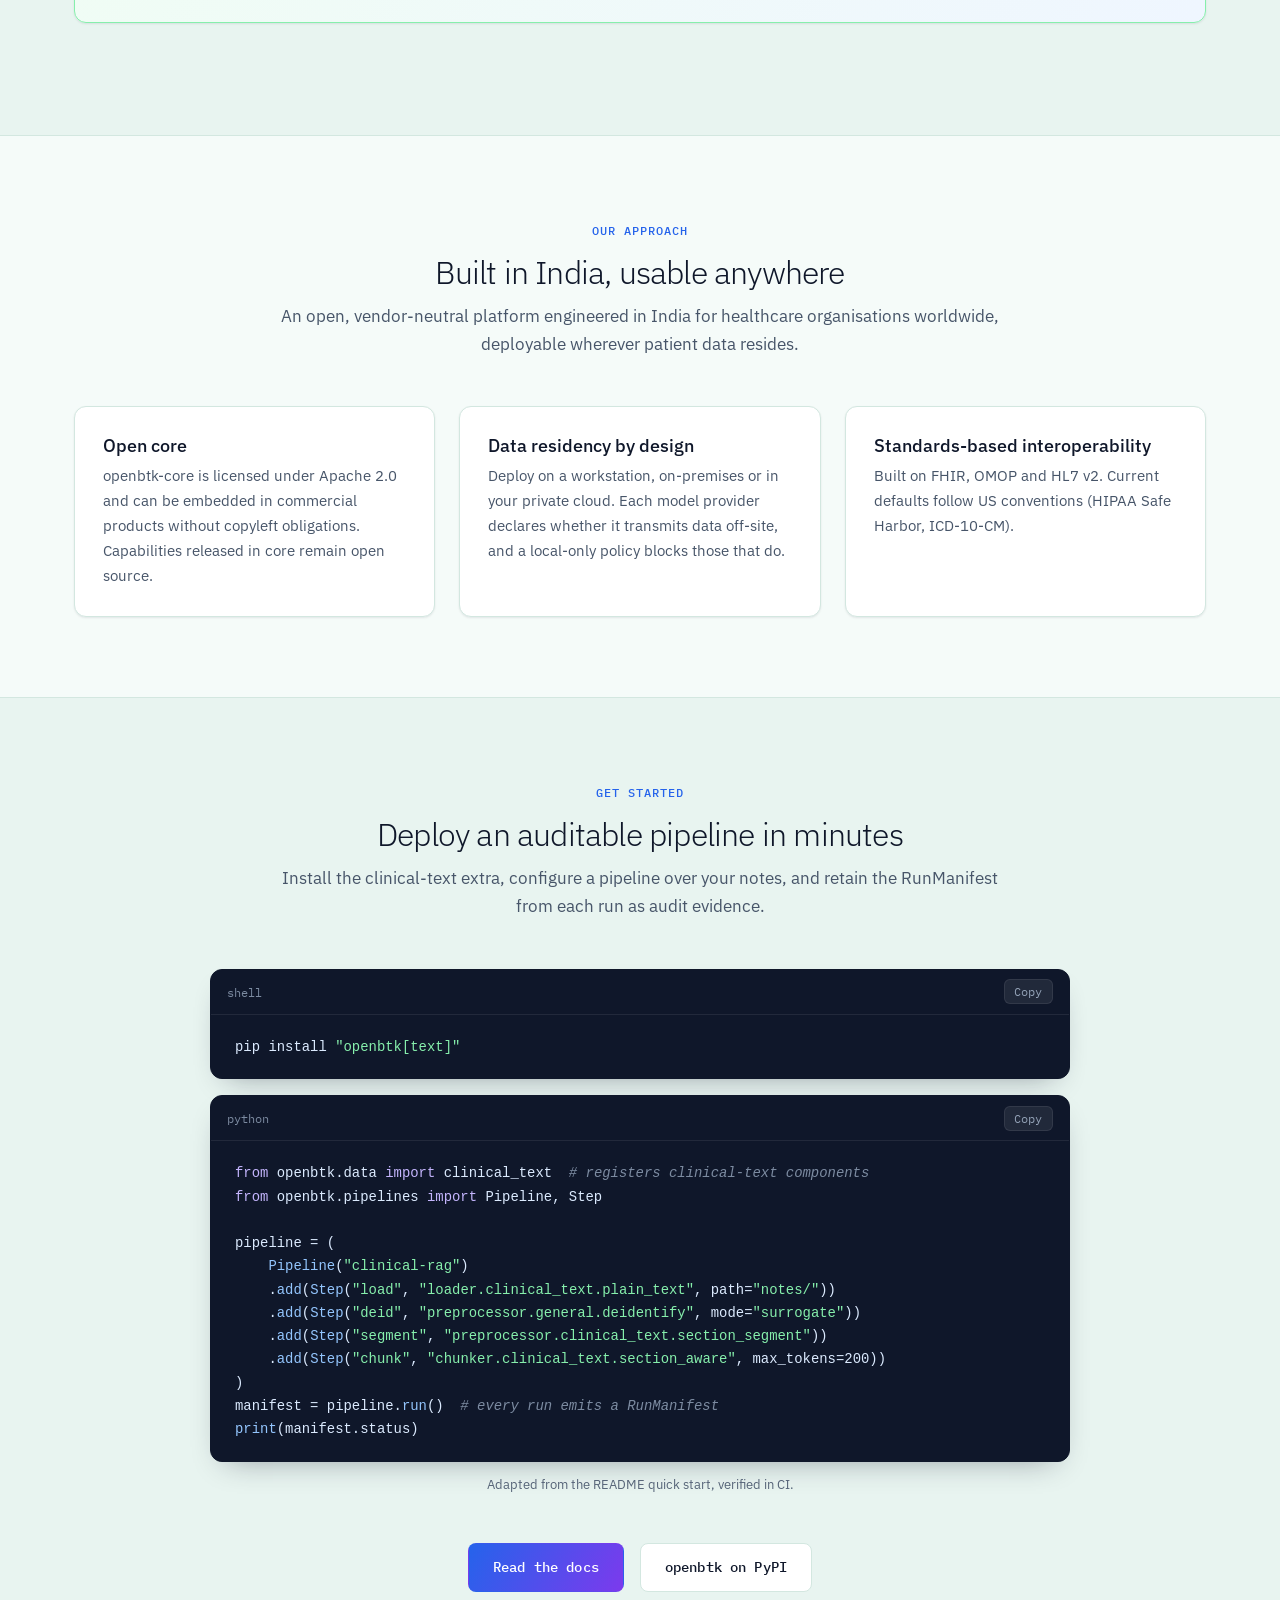
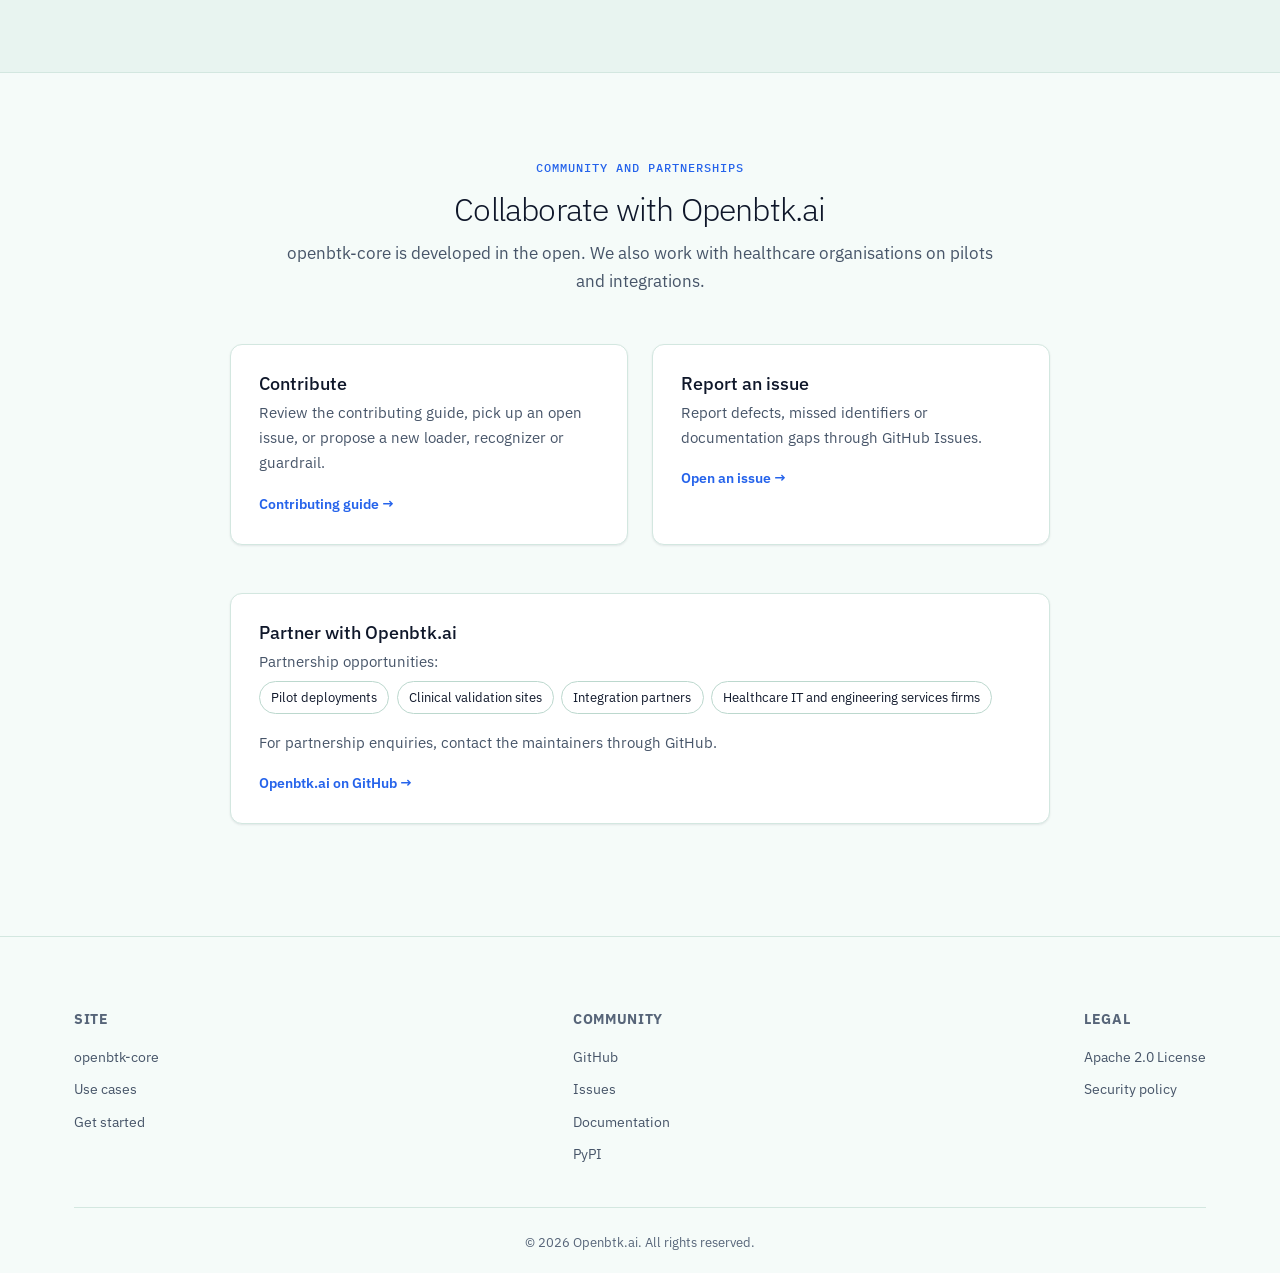
==== commit 16ccc200: "Describe Openbtk as a toolkit, shorten tab title and footer - Headline, meta description and share t" ====
--- a/index.html
+++ b/index.html
@@ -3,17 +3,17 @@
 <head>
   <meta charset="UTF-8" />
   <meta name="viewport" content="width=device-width, initial-scale=1.0" />
-  <title>Openbtk.ai · Open-source infrastructure for biomedical AI</title>
-  <meta name="description" content="Openbtk.ai builds open-source infrastructure for biomedical AI. openbtk-core (v0.7, Apache 2.0) provides clinical data ingestion, PHI de-identification, retrieval-augmented generation, LLM guardrails and audit-grade provenance. Built in India, usable anywhere." />
+  <title>Openbtk.ai | Home</title>
+  <meta name="description" content="Openbtk.ai is an open-source biomedical toolkit for building AI applications. openbtk-core (v0.7, Apache 2.0) provides clinical data ingestion, PHI de-identification, retrieval-augmented generation, LLM guardrails and audit-grade provenance. Built in India, usable anywhere." />
   <link rel="canonical" href="https://openbtk.org/" />
   <meta property="og:site_name" content="Openbtk.ai" />
-  <meta property="og:title" content="Openbtk.ai · Open-source infrastructure for biomedical AI" />
+  <meta property="og:title" content="Openbtk.ai · Open-source toolkit for biomedical AI" />
   <meta property="og:description" content="Open-source clinical data ingestion, PHI de-identification, RAG, LLM guardrails and audit-grade provenance for biomedical AI. Apache 2.0." />
   <meta property="og:type" content="website" />
   <meta property="og:url" content="https://openbtk.org/" />
   <meta property="og:image" content="https://openbtk.org/assets/logo.png" />
   <meta name="twitter:card" content="summary" />
-  <meta name="twitter:title" content="Openbtk.ai · Open-source infrastructure for biomedical AI" />
+  <meta name="twitter:title" content="Openbtk.ai · Open-source toolkit for biomedical AI" />
   <meta name="twitter:description" content="Open-source clinical data ingestion, PHI de-identification, RAG, LLM guardrails and audit-grade provenance for biomedical AI." />
   <meta name="twitter:image" content="https://openbtk.org/assets/logo.png" />
   <link rel="icon" href="/assets/favicon.png?v=2" type="image/png" />
@@ -61,7 +61,7 @@
     <section class="hero">
       <img class="hero-bg" src="/assets/hero-bg.svg?v=2" alt="" aria-hidden="true" />
       <div class="badge"><span class="badge-dot"></span> openbtk-core v0.7 · Apache 2.0 · Built in India</div>
-      <h1>Open-source infrastructure<br/>for biomedical AI.</h1>
+      <h1>Open-source toolkit<br/>for biomedical AI.</h1>
       <p class="subtitle">Openbtk.ai builds the governed data layer between patient data and AI models. openbtk-core is a tested Python framework for clinical data ingestion, PHI de-identification, retrieval-augmented generation (RAG) and LLM guardrails, with an auditable provenance record for every pipeline run.</p>
       <div class="btn-group">
         <a href="#get-started" class="btn btn-primary">Get started</a>
@@ -135,7 +135,7 @@
         <div class="section-head">
           <div class="eyebrow">The problem</div>
           <h2>Why healthcare AI stalls before production</h2>
-          <p>Healthcare AI teams repeatedly rebuild the same data infrastructure, and two questions gate deployment: has all PHI been removed, and can every output be traced to its source?</p>
+          <p>Healthcare AI teams repeatedly rebuild the same data pipelines, and two questions gate deployment: has all PHI been removed, and can every output be traced to its source?</p>
         </div>
         <div class="grid grid-4">
           <div class="card">
@@ -294,7 +294,7 @@
         </div>
       </div>
       <div class="footer-bottom">
-        &copy; 2026 Openbtk.ai · openbtk-core is open source under the Apache 2.0 License · Built in India
+        &copy; 2026 Openbtk.ai. All rights reserved.
       </div>
     </div>
   </footer>
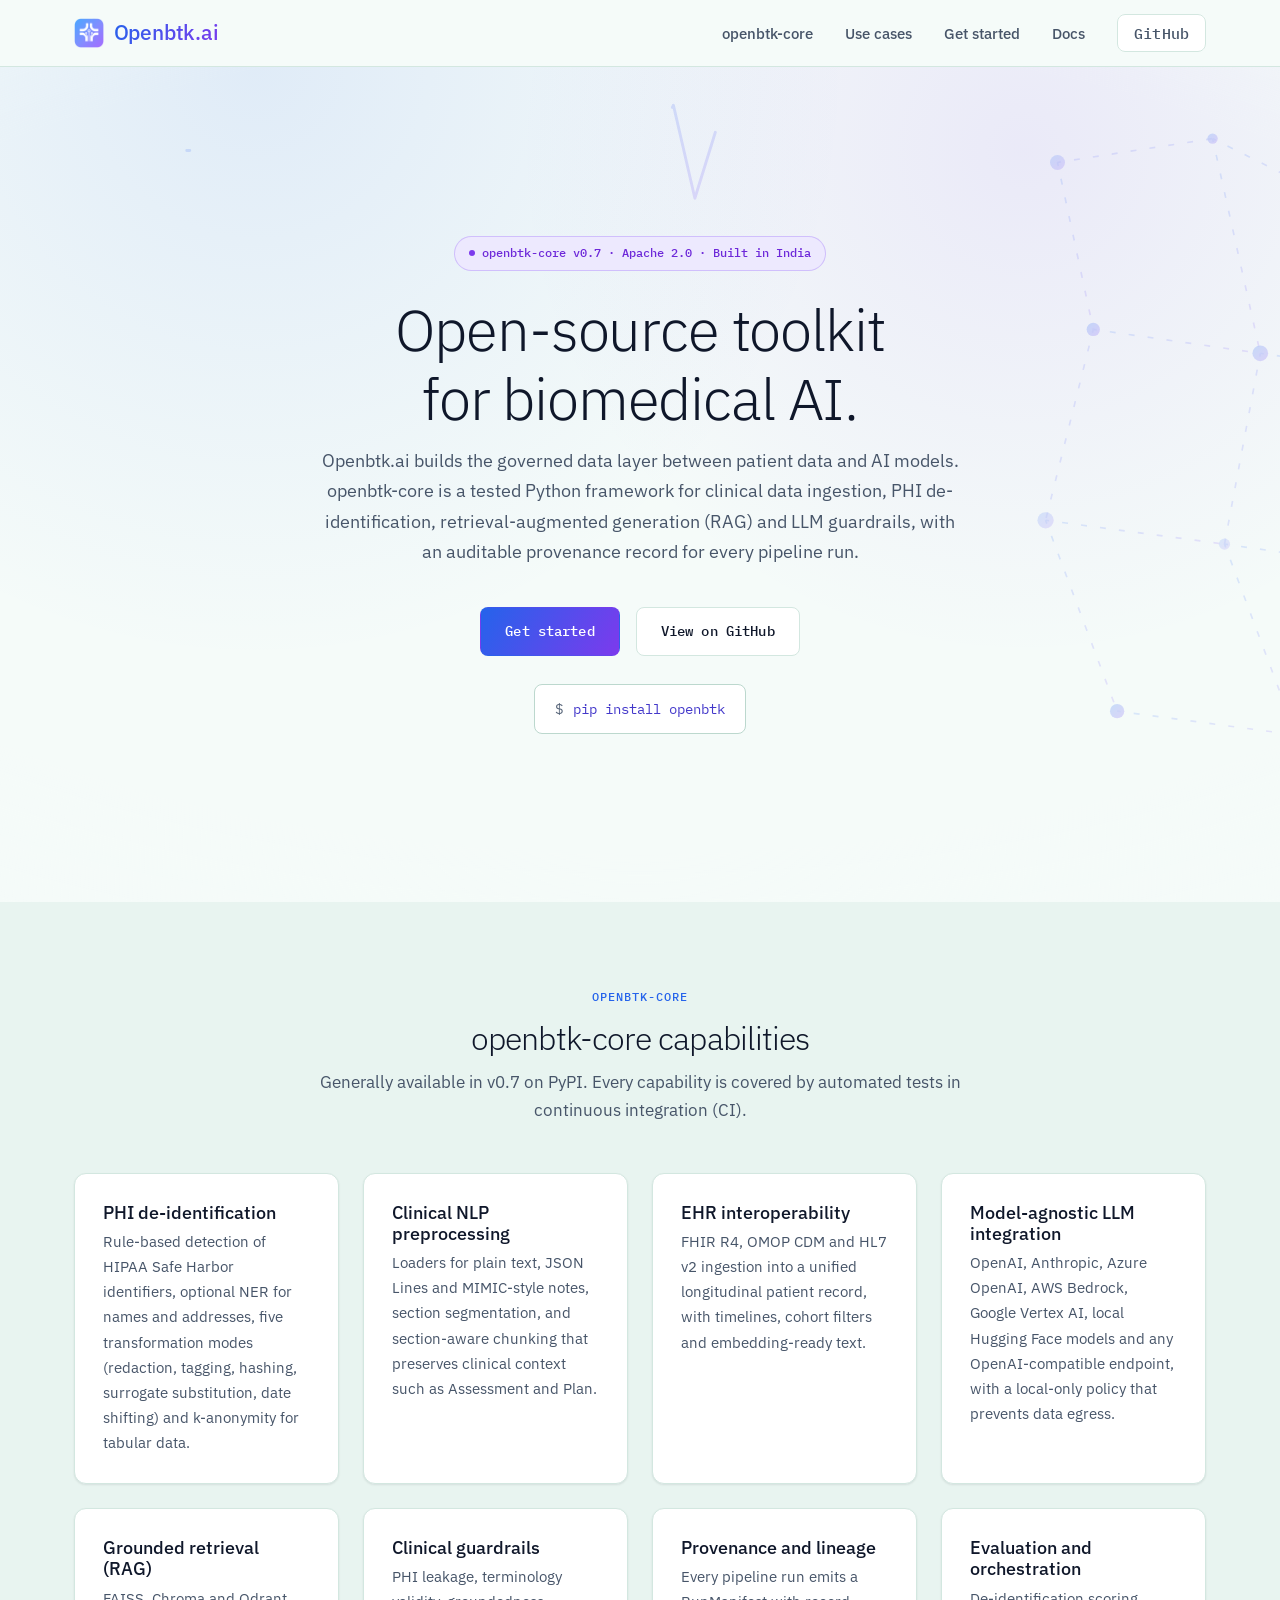
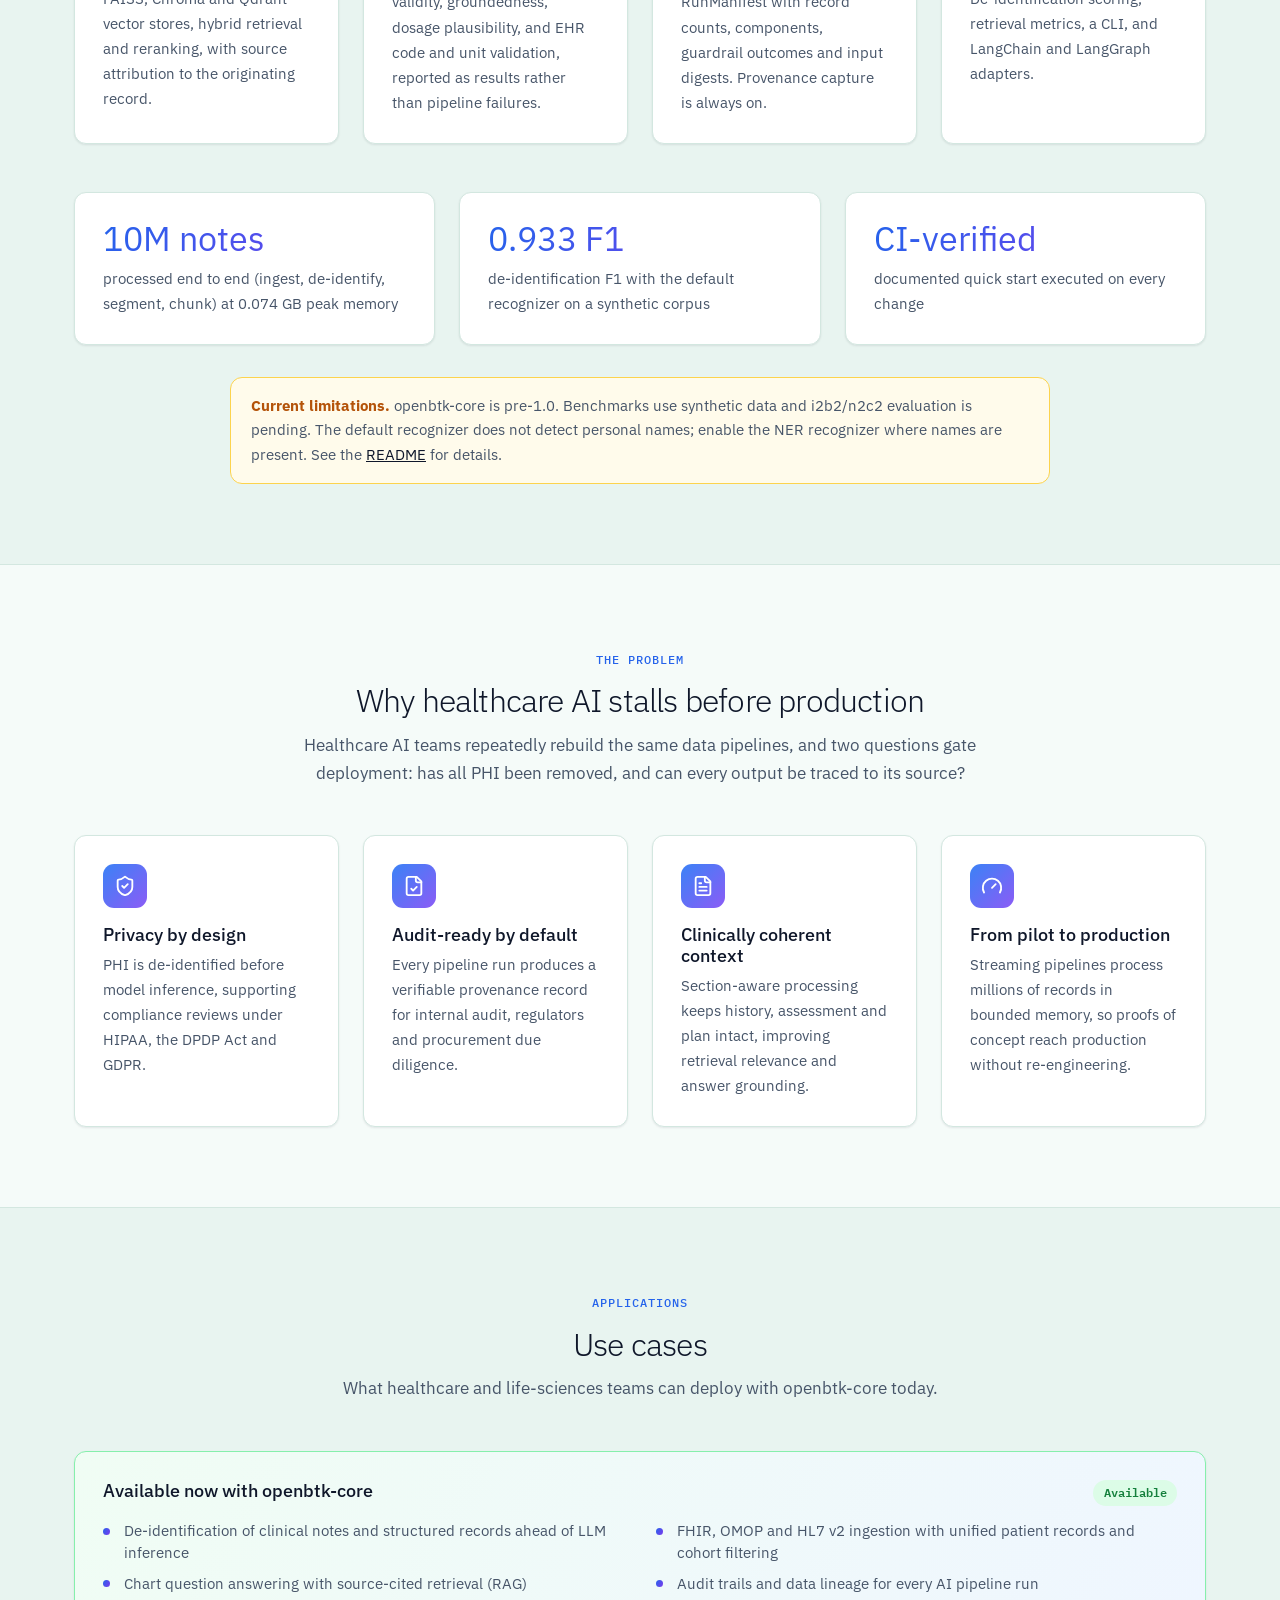
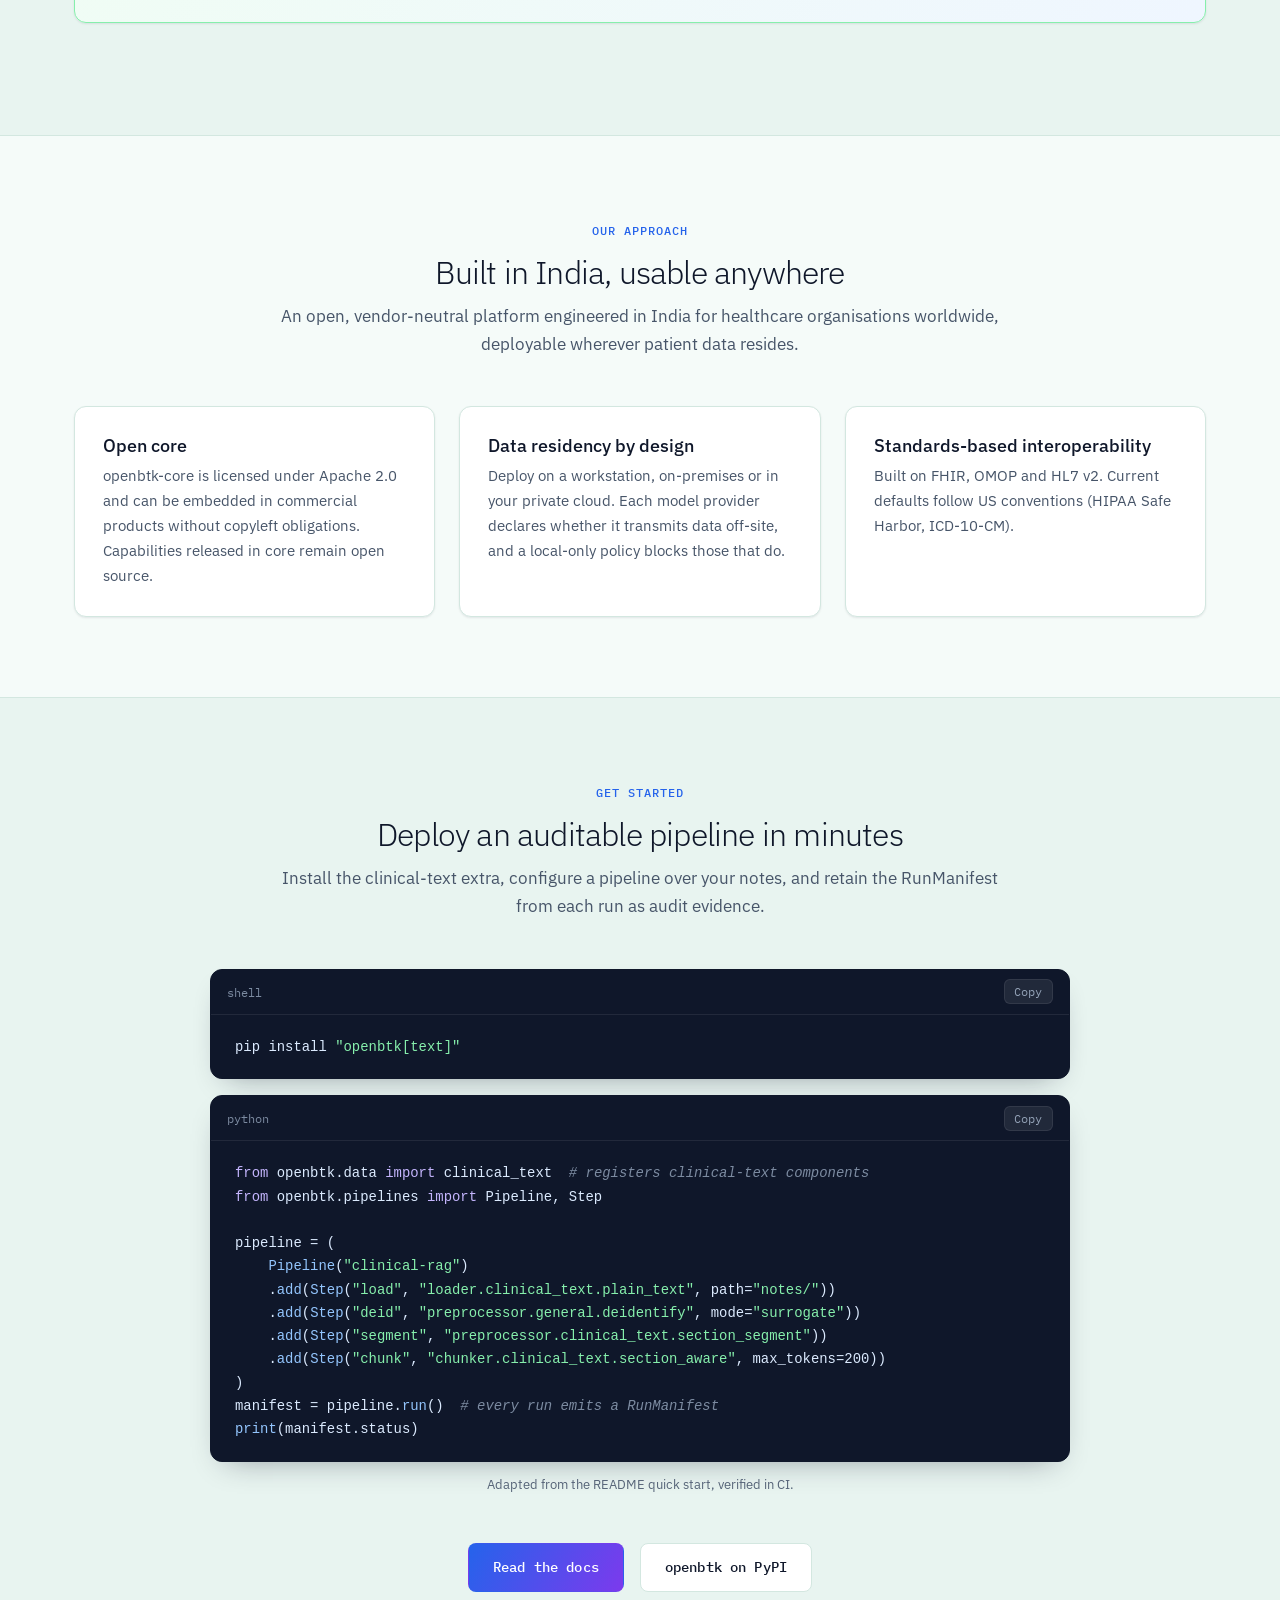
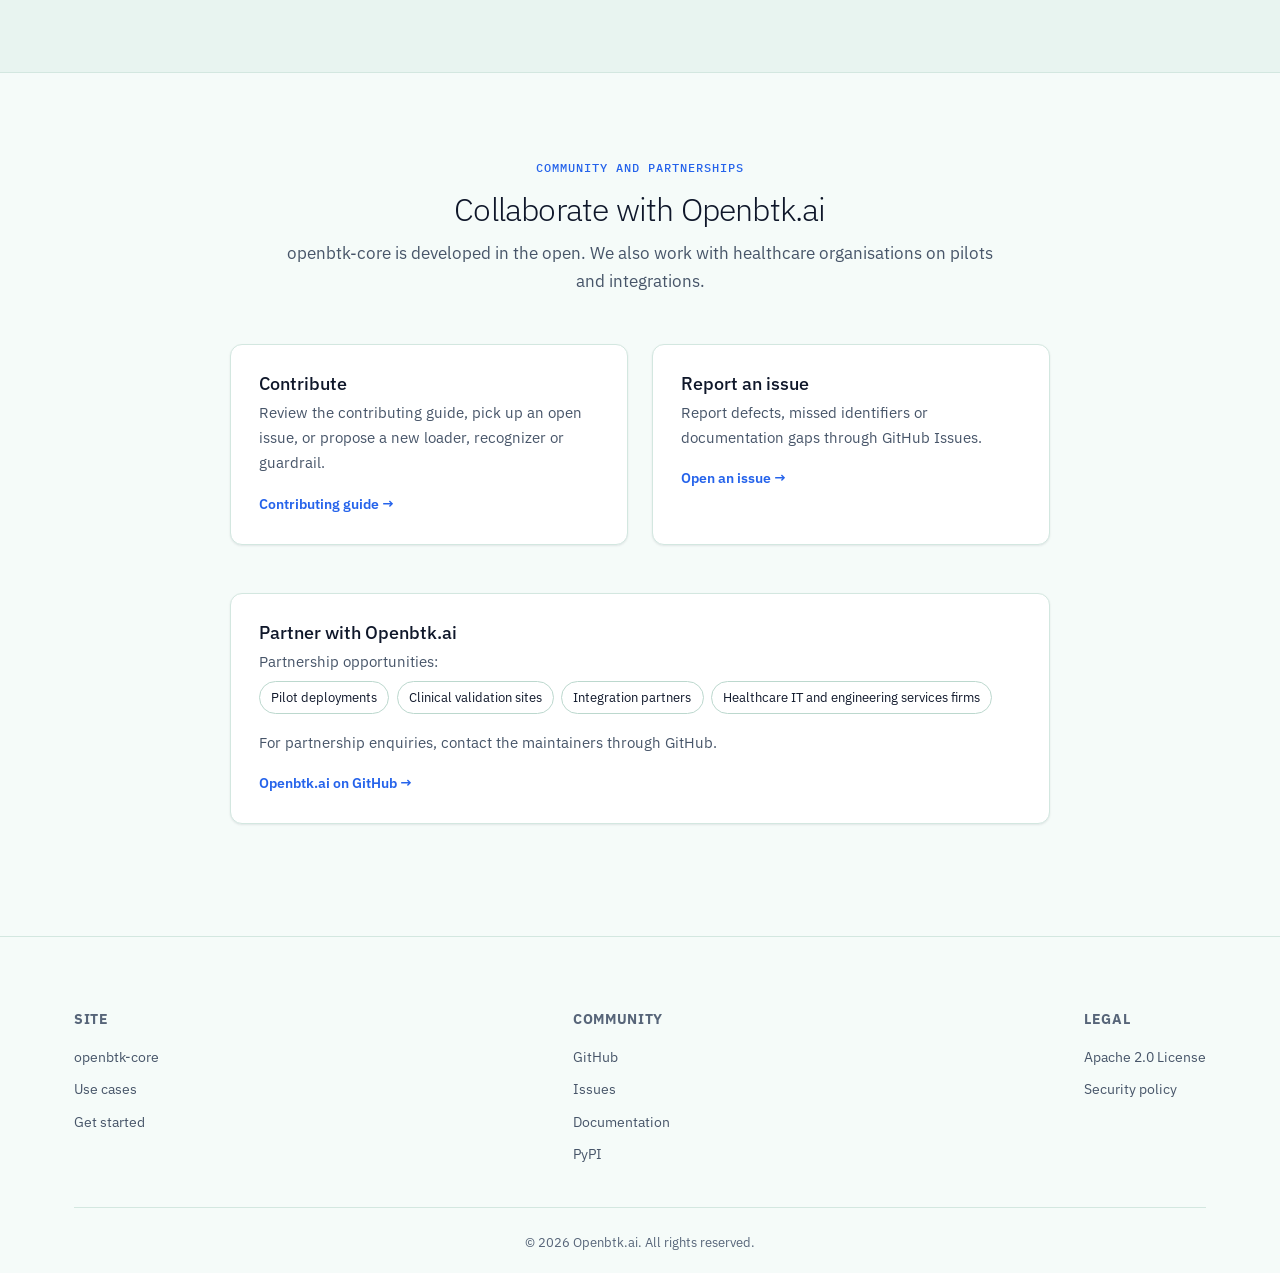
==== commit c20453cf: "Move the site to the openbtk.ai domain" ====
--- a/index.html
+++ b/index.html
@@ -5,17 +5,17 @@
   <meta name="viewport" content="width=device-width, initial-scale=1.0" />
   <title>Openbtk.ai | Home</title>
   <meta name="description" content="Openbtk.ai is an open-source biomedical toolkit for building AI applications. openbtk-core (v0.7, Apache 2.0) provides clinical data ingestion, PHI de-identification, retrieval-augmented generation, LLM guardrails and audit-grade provenance. Built in India, usable anywhere." />
-  <link rel="canonical" href="https://openbtk.org/" />
+  <link rel="canonical" href="https://openbtk.ai/" />
   <meta property="og:site_name" content="Openbtk.ai" />
   <meta property="og:title" content="Openbtk.ai · Open-source toolkit for biomedical AI" />
   <meta property="og:description" content="Open-source clinical data ingestion, PHI de-identification, RAG, LLM guardrails and audit-grade provenance for biomedical AI. Apache 2.0." />
   <meta property="og:type" content="website" />
-  <meta property="og:url" content="https://openbtk.org/" />
-  <meta property="og:image" content="https://openbtk.org/assets/logo.png" />
+  <meta property="og:url" content="https://openbtk.ai/" />
+  <meta property="og:image" content="https://openbtk.ai/assets/logo.png" />
   <meta name="twitter:card" content="summary" />
   <meta name="twitter:title" content="Openbtk.ai · Open-source toolkit for biomedical AI" />
   <meta name="twitter:description" content="Open-source clinical data ingestion, PHI de-identification, RAG, LLM guardrails and audit-grade provenance for biomedical AI." />
-  <meta name="twitter:image" content="https://openbtk.org/assets/logo.png" />
+  <meta name="twitter:image" content="https://openbtk.ai/assets/logo.png" />
   <link rel="icon" href="/assets/favicon.png?v=2" type="image/png" />
   <link rel="stylesheet" href="/assets/css/style.css?v=14" />
   <link rel="preconnect" href="https://fonts.googleapis.com">
@@ -31,8 +31,8 @@
     "programmingLanguage": "Python",
     "license": "https://www.apache.org/licenses/LICENSE-2.0",
     "version": "0.7.0",
-    "url": "https://openbtk.org/",
-    "publisher": { "@type": "Organization", "name": "Openbtk.ai", "url": "https://openbtk.org/", "logo": "https://openbtk.org/assets/logo.png" }
+    "url": "https://openbtk.ai/",
+    "publisher": { "@type": "Organization", "name": "Openbtk.ai", "url": "https://openbtk.ai/", "logo": "https://openbtk.ai/assets/logo.png" }
   }
   </script>
 </head>
@@ -49,7 +49,7 @@
           <li><a href="#core">openbtk-core</a></li>
           <li><a href="#use-cases">Use cases</a></li>
           <li><a href="#get-started">Get started</a></li>
-          <li><a href="https://openbtk.org/openbtk-core/" target="_blank" rel="noopener">Docs</a></li>
+          <li><a href="https://openbtk.ai/openbtk-core/" target="_blank" rel="noopener">Docs</a></li>
           <li><a class="nav-cta" href="https://github.com/openbtk" target="_blank" rel="noopener">GitHub</a></li>
         </ul>
         <button class="nav-toggle" aria-label="Toggle navigation" aria-expanded="false">☰</button>
@@ -235,7 +235,7 @@
           <p class="code-caption">Adapted from the README quick start, verified in CI.</p>
         </div>
         <div class="btn-group mt-lg">
-          <a href="https://openbtk.org/openbtk-core/" target="_blank" rel="noopener" class="btn btn-primary">Read the docs</a>
+          <a href="https://openbtk.ai/openbtk-core/" target="_blank" rel="noopener" class="btn btn-primary">Read the docs</a>
           <a href="https://pypi.org/project/openbtk/" target="_blank" rel="noopener" class="btn btn-secondary">openbtk on PyPI</a>
         </div>
       </div>
@@ -284,7 +284,7 @@
           <h5>Community</h5>
           <a href="https://github.com/openbtk" target="_blank" rel="noopener">GitHub</a>
           <a href="https://github.com/openbtk/openbtk-core/issues" target="_blank" rel="noopener">Issues</a>
-          <a href="https://openbtk.org/openbtk-core/" target="_blank" rel="noopener">Documentation</a>
+          <a href="https://openbtk.ai/openbtk-core/" target="_blank" rel="noopener">Documentation</a>
           <a href="https://pypi.org/project/openbtk/" target="_blank" rel="noopener">PyPI</a>
         </div>
         <div class="footer-col">
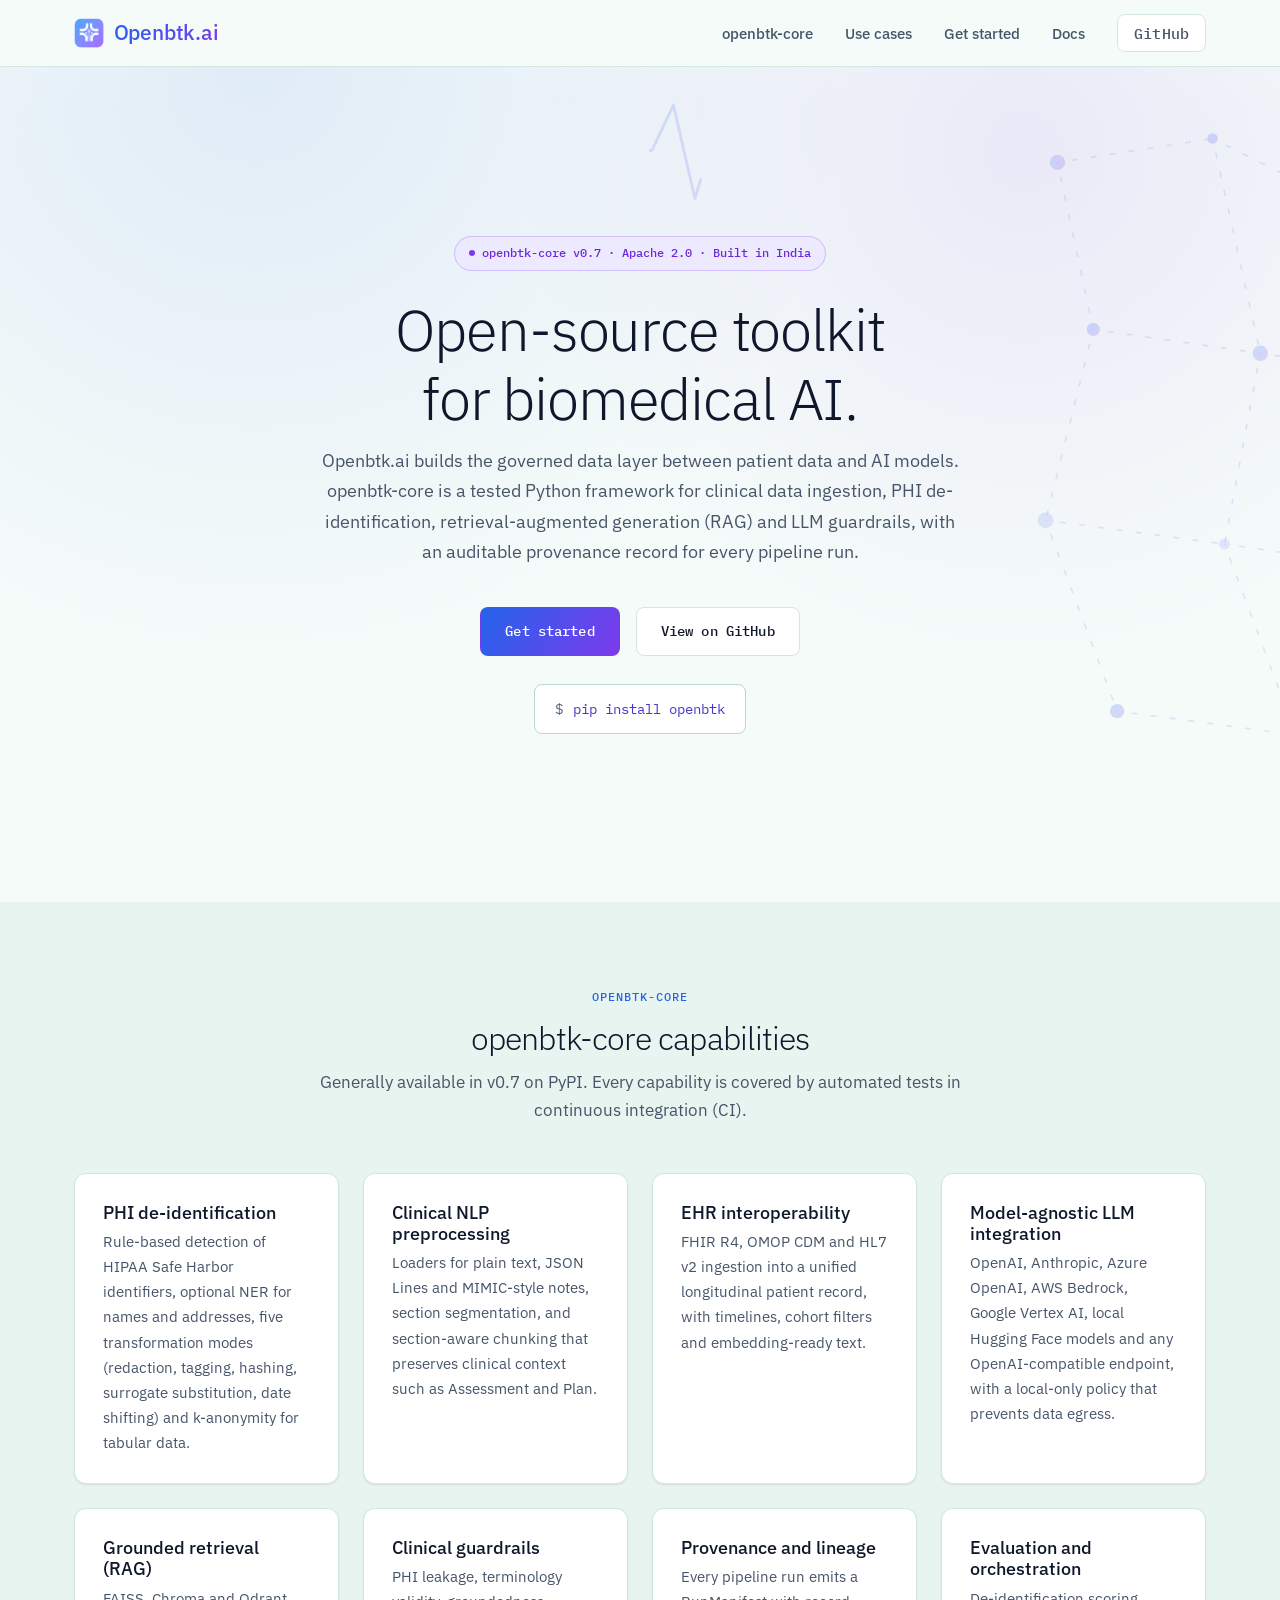
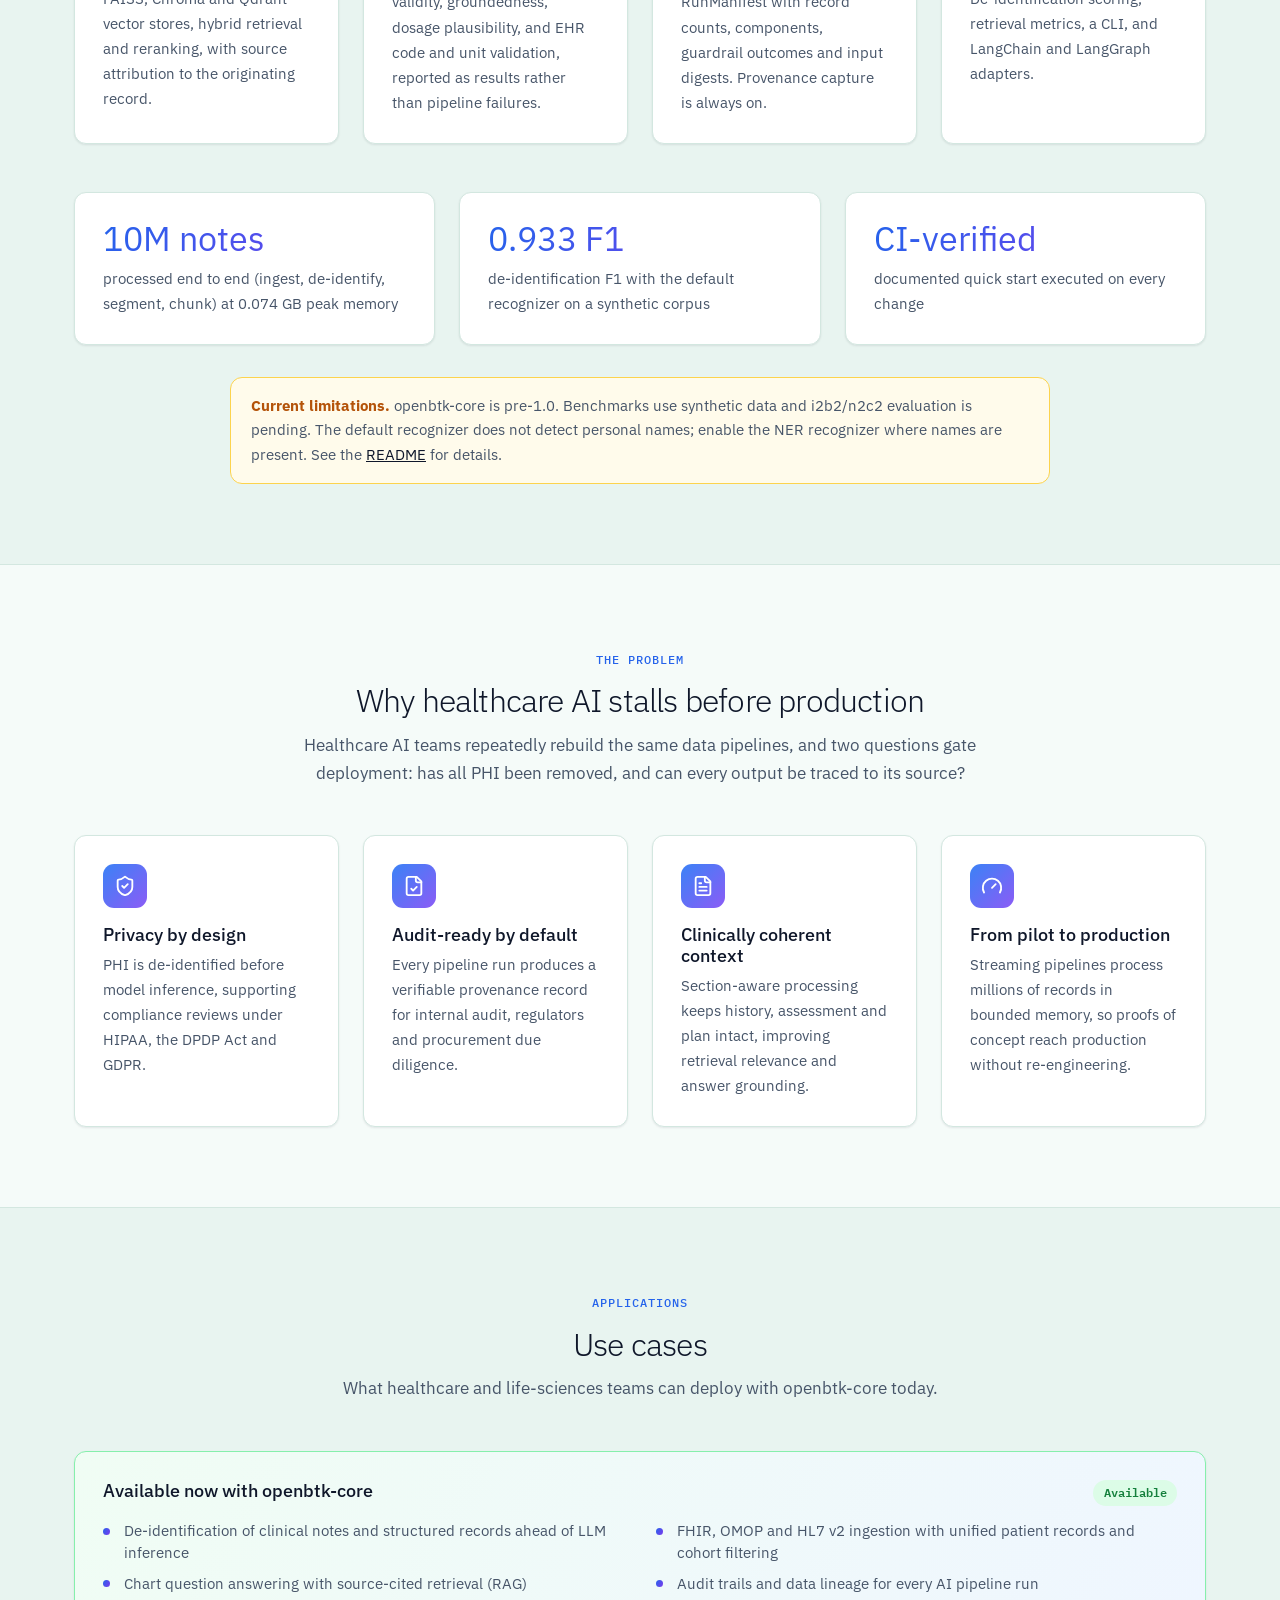
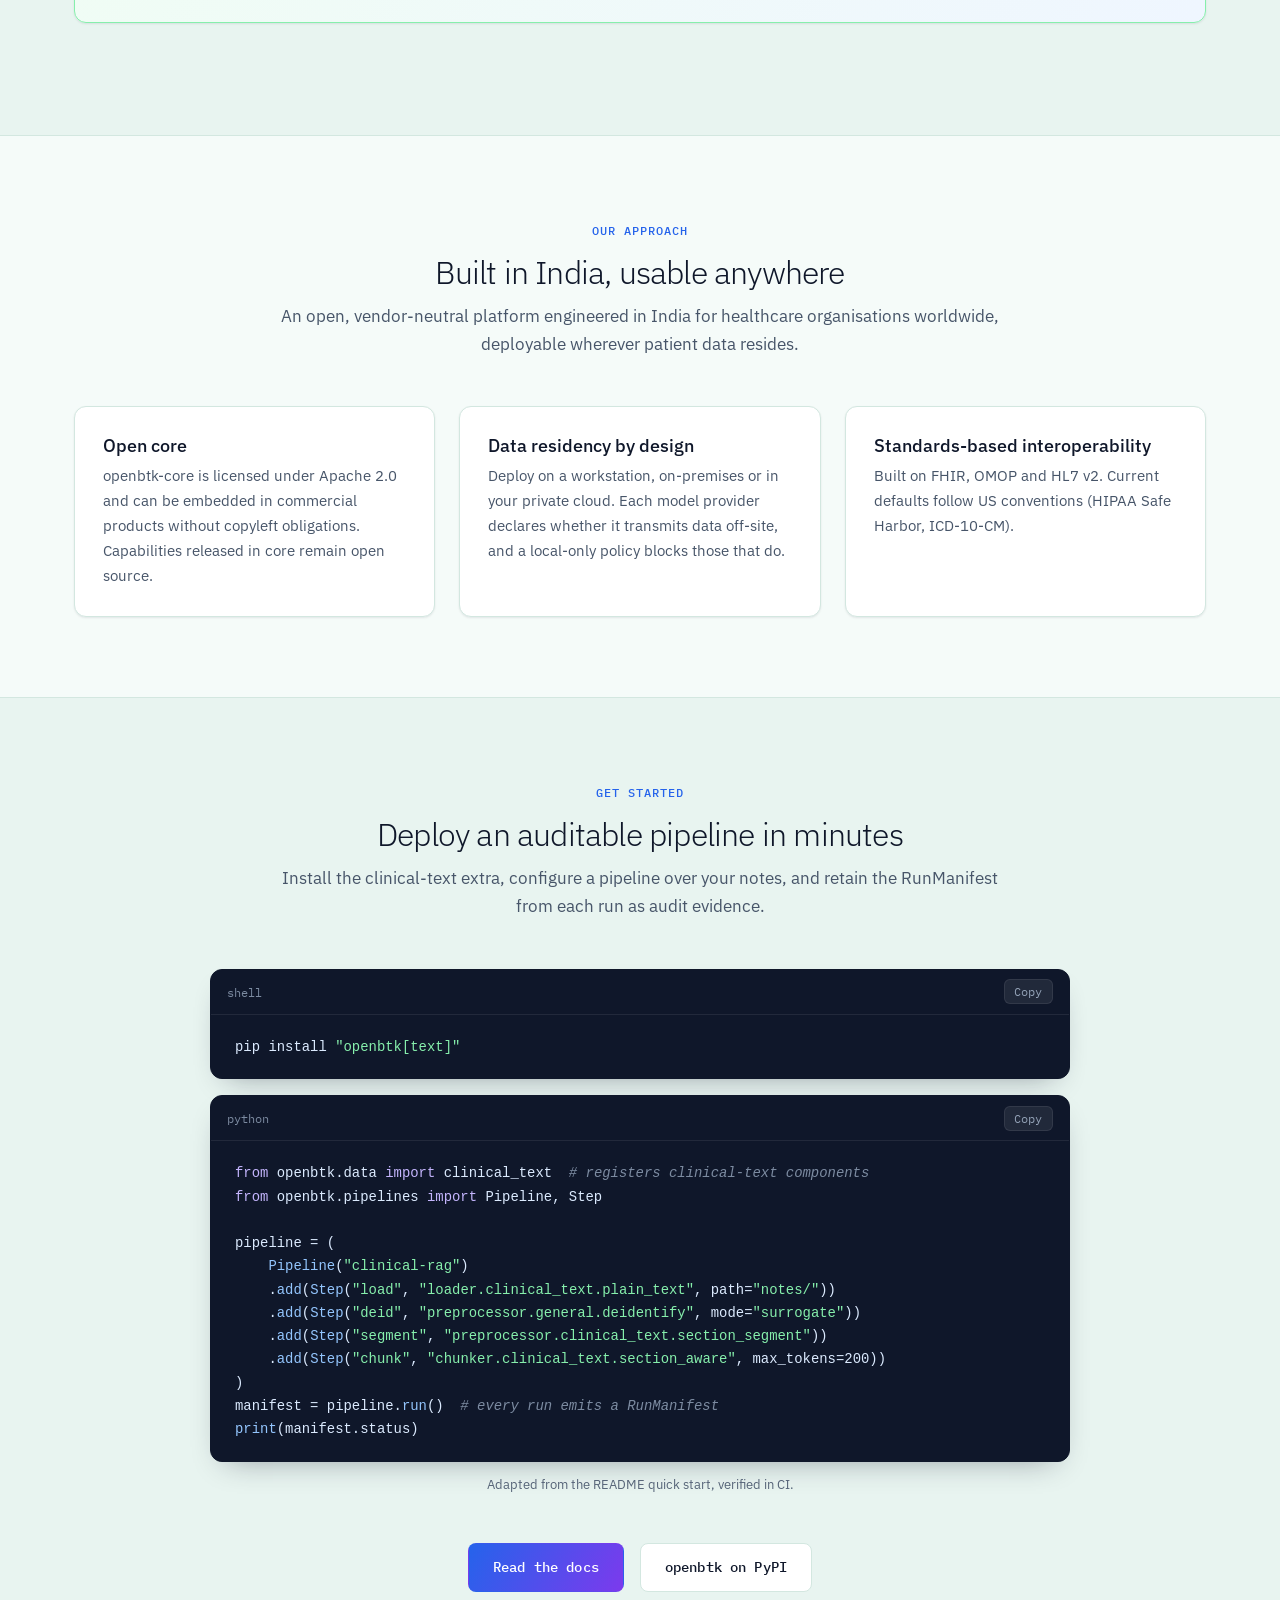
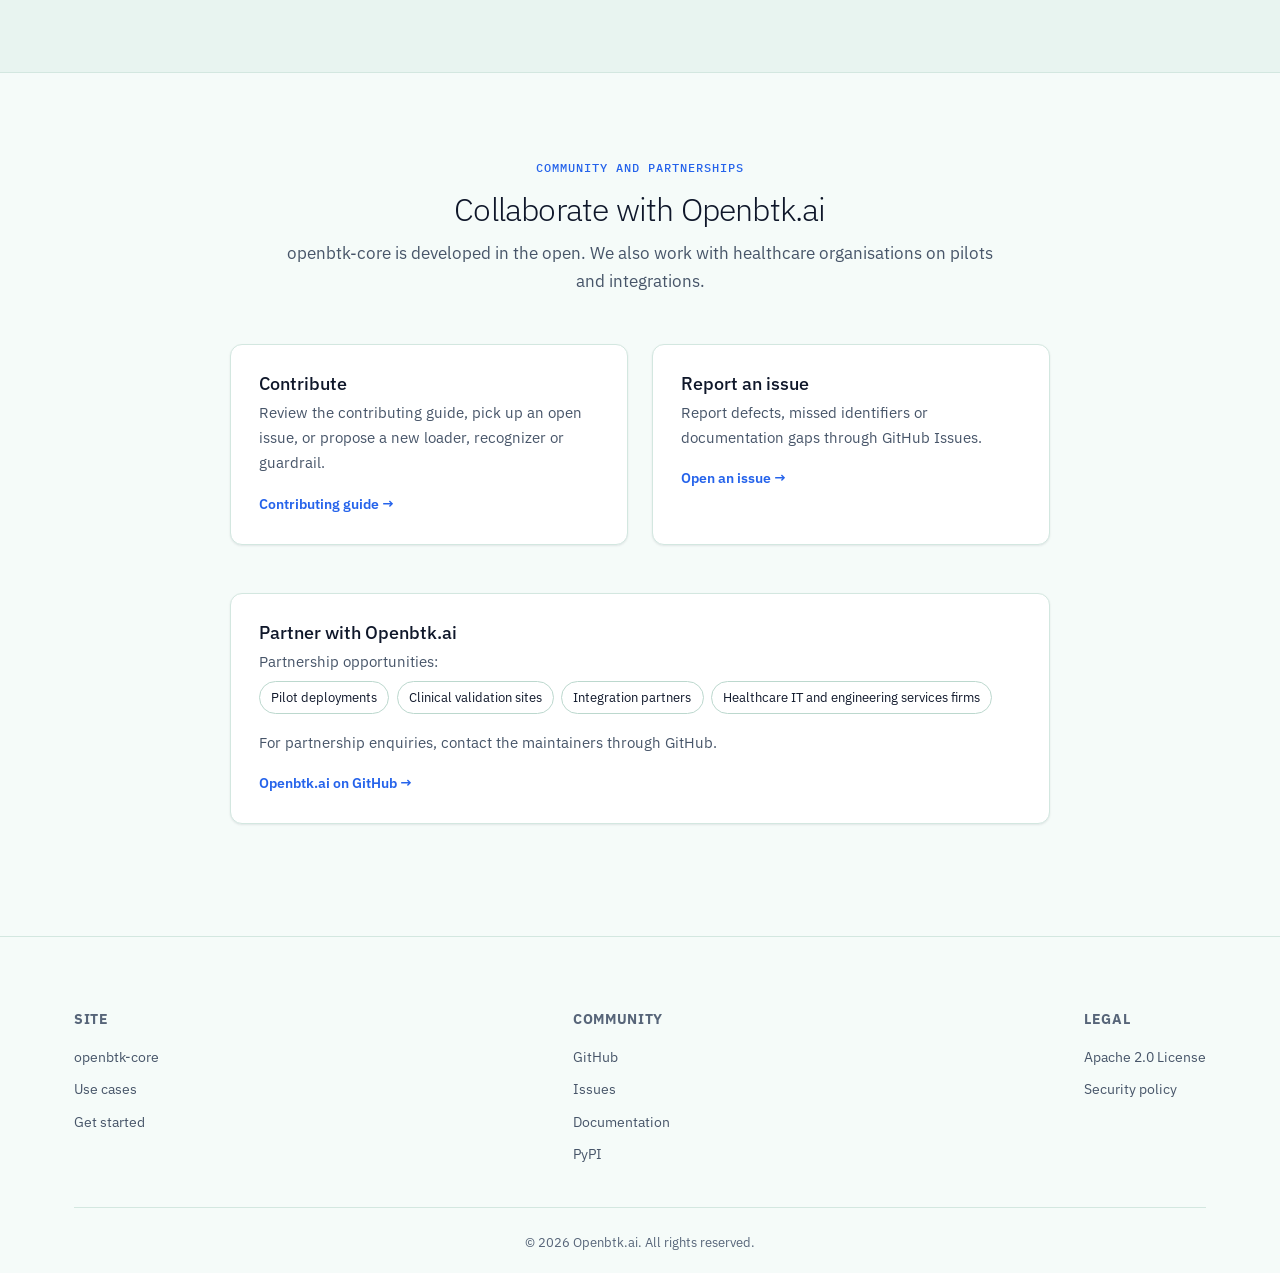
==== commit 71527593: "Serve the site at www.openbtk.ai" ====
--- a/index.html
+++ b/index.html
@@ -5,17 +5,17 @@
   <meta name="viewport" content="width=device-width, initial-scale=1.0" />
   <title>Openbtk.ai | Home</title>
   <meta name="description" content="Openbtk.ai is an open-source biomedical toolkit for building AI applications. openbtk-core (v0.7, Apache 2.0) provides clinical data ingestion, PHI de-identification, retrieval-augmented generation, LLM guardrails and audit-grade provenance. Built in India, usable anywhere." />
-  <link rel="canonical" href="https://openbtk.ai/" />
+  <link rel="canonical" href="https://www.openbtk.ai/" />
   <meta property="og:site_name" content="Openbtk.ai" />
   <meta property="og:title" content="Openbtk.ai · Open-source toolkit for biomedical AI" />
   <meta property="og:description" content="Open-source clinical data ingestion, PHI de-identification, RAG, LLM guardrails and audit-grade provenance for biomedical AI. Apache 2.0." />
   <meta property="og:type" content="website" />
-  <meta property="og:url" content="https://openbtk.ai/" />
-  <meta property="og:image" content="https://openbtk.ai/assets/logo.png" />
+  <meta property="og:url" content="https://www.openbtk.ai/" />
+  <meta property="og:image" content="https://www.openbtk.ai/assets/logo.png" />
   <meta name="twitter:card" content="summary" />
   <meta name="twitter:title" content="Openbtk.ai · Open-source toolkit for biomedical AI" />
   <meta name="twitter:description" content="Open-source clinical data ingestion, PHI de-identification, RAG, LLM guardrails and audit-grade provenance for biomedical AI." />
-  <meta name="twitter:image" content="https://openbtk.ai/assets/logo.png" />
+  <meta name="twitter:image" content="https://www.openbtk.ai/assets/logo.png" />
   <link rel="icon" href="/assets/favicon.png?v=2" type="image/png" />
   <link rel="stylesheet" href="/assets/css/style.css?v=14" />
   <link rel="preconnect" href="https://fonts.googleapis.com">
@@ -31,8 +31,8 @@
     "programmingLanguage": "Python",
     "license": "https://www.apache.org/licenses/LICENSE-2.0",
     "version": "0.7.0",
-    "url": "https://openbtk.ai/",
-    "publisher": { "@type": "Organization", "name": "Openbtk.ai", "url": "https://openbtk.ai/", "logo": "https://openbtk.ai/assets/logo.png" }
+    "url": "https://www.openbtk.ai/",
+    "publisher": { "@type": "Organization", "name": "Openbtk.ai", "url": "https://www.openbtk.ai/", "logo": "https://www.openbtk.ai/assets/logo.png" }
   }
   </script>
 </head>
@@ -49,7 +49,7 @@
           <li><a href="#core">openbtk-core</a></li>
           <li><a href="#use-cases">Use cases</a></li>
           <li><a href="#get-started">Get started</a></li>
-          <li><a href="https://openbtk.ai/openbtk-core/" target="_blank" rel="noopener">Docs</a></li>
+          <li><a href="https://www.openbtk.ai/openbtk-core/" target="_blank" rel="noopener">Docs</a></li>
           <li><a class="nav-cta" href="https://github.com/openbtk" target="_blank" rel="noopener">GitHub</a></li>
         </ul>
         <button class="nav-toggle" aria-label="Toggle navigation" aria-expanded="false">☰</button>
@@ -235,7 +235,7 @@
           <p class="code-caption">Adapted from the README quick start, verified in CI.</p>
         </div>
         <div class="btn-group mt-lg">
-          <a href="https://openbtk.ai/openbtk-core/" target="_blank" rel="noopener" class="btn btn-primary">Read the docs</a>
+          <a href="https://www.openbtk.ai/openbtk-core/" target="_blank" rel="noopener" class="btn btn-primary">Read the docs</a>
           <a href="https://pypi.org/project/openbtk/" target="_blank" rel="noopener" class="btn btn-secondary">openbtk on PyPI</a>
         </div>
       </div>
@@ -284,7 +284,7 @@
           <h5>Community</h5>
           <a href="https://github.com/openbtk" target="_blank" rel="noopener">GitHub</a>
           <a href="https://github.com/openbtk/openbtk-core/issues" target="_blank" rel="noopener">Issues</a>
-          <a href="https://openbtk.ai/openbtk-core/" target="_blank" rel="noopener">Documentation</a>
+          <a href="https://www.openbtk.ai/openbtk-core/" target="_blank" rel="noopener">Documentation</a>
           <a href="https://pypi.org/project/openbtk/" target="_blank" rel="noopener">PyPI</a>
         </div>
         <div class="footer-col">
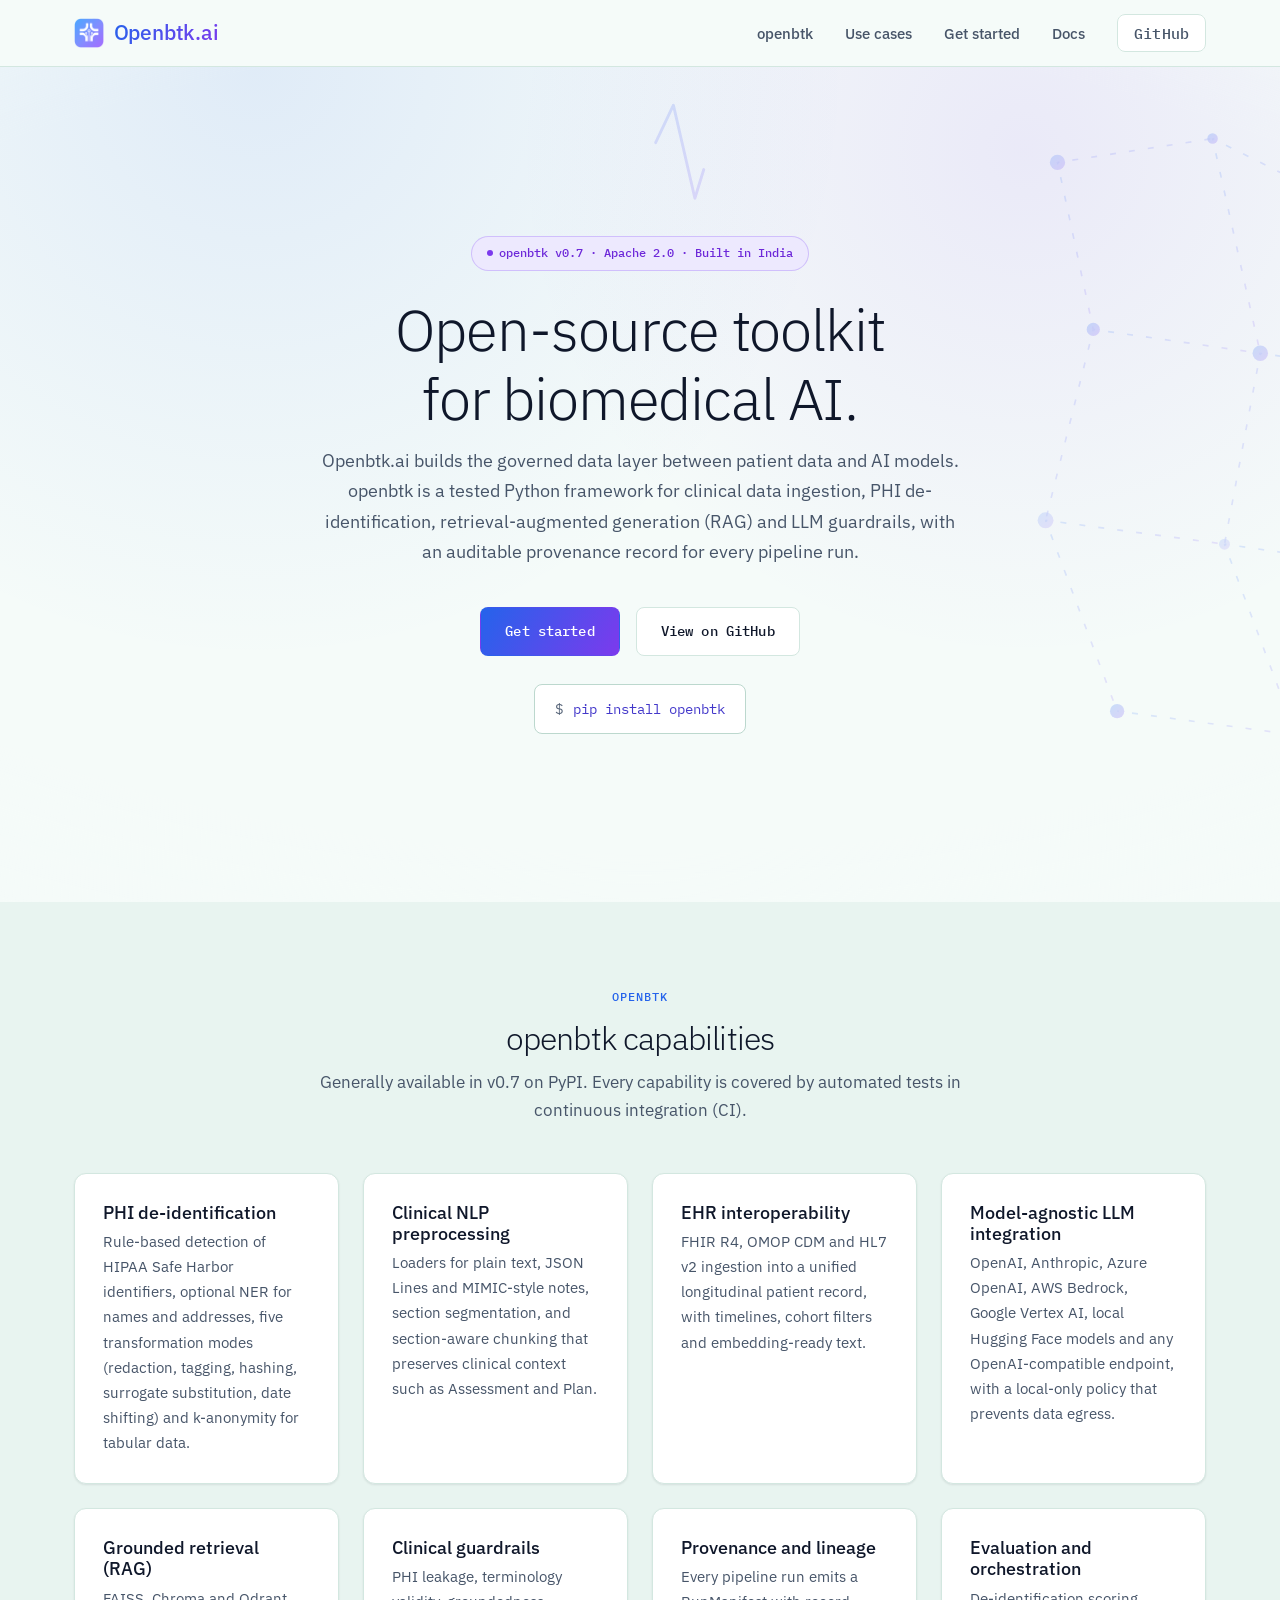
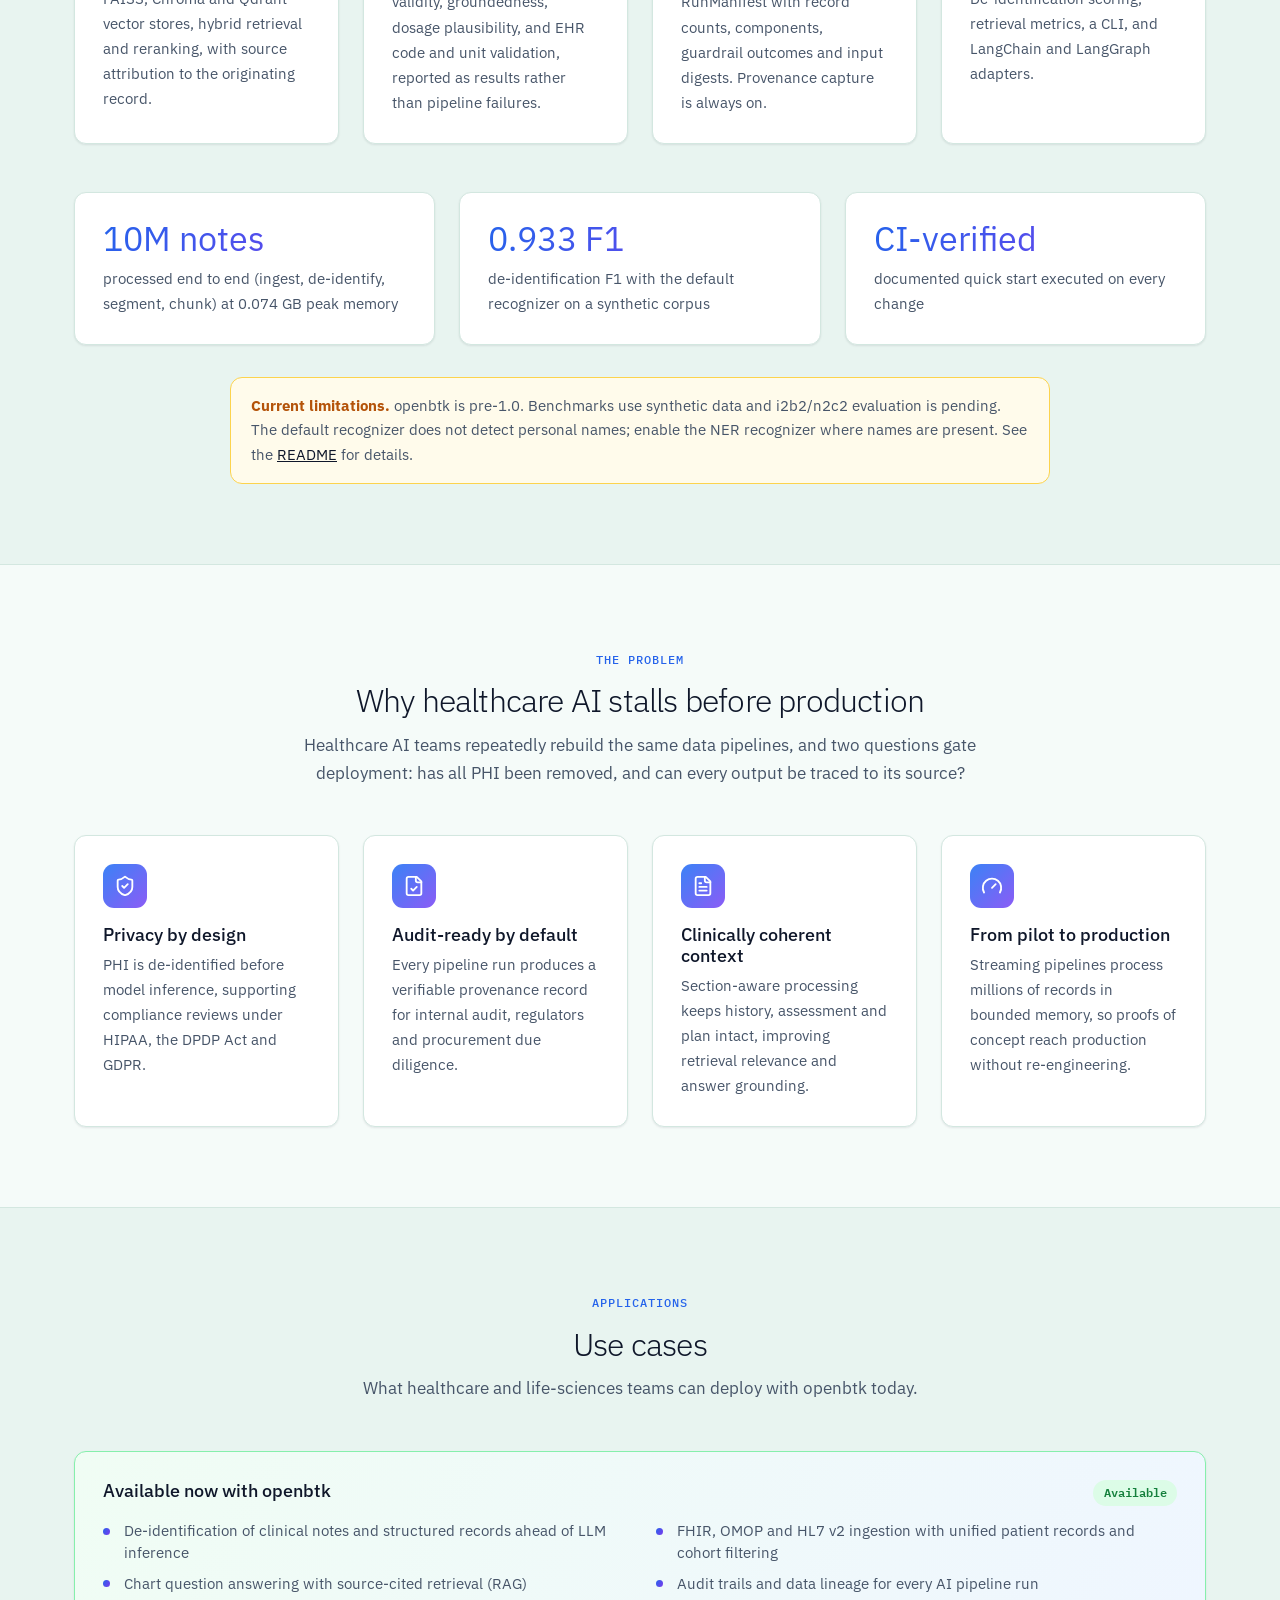
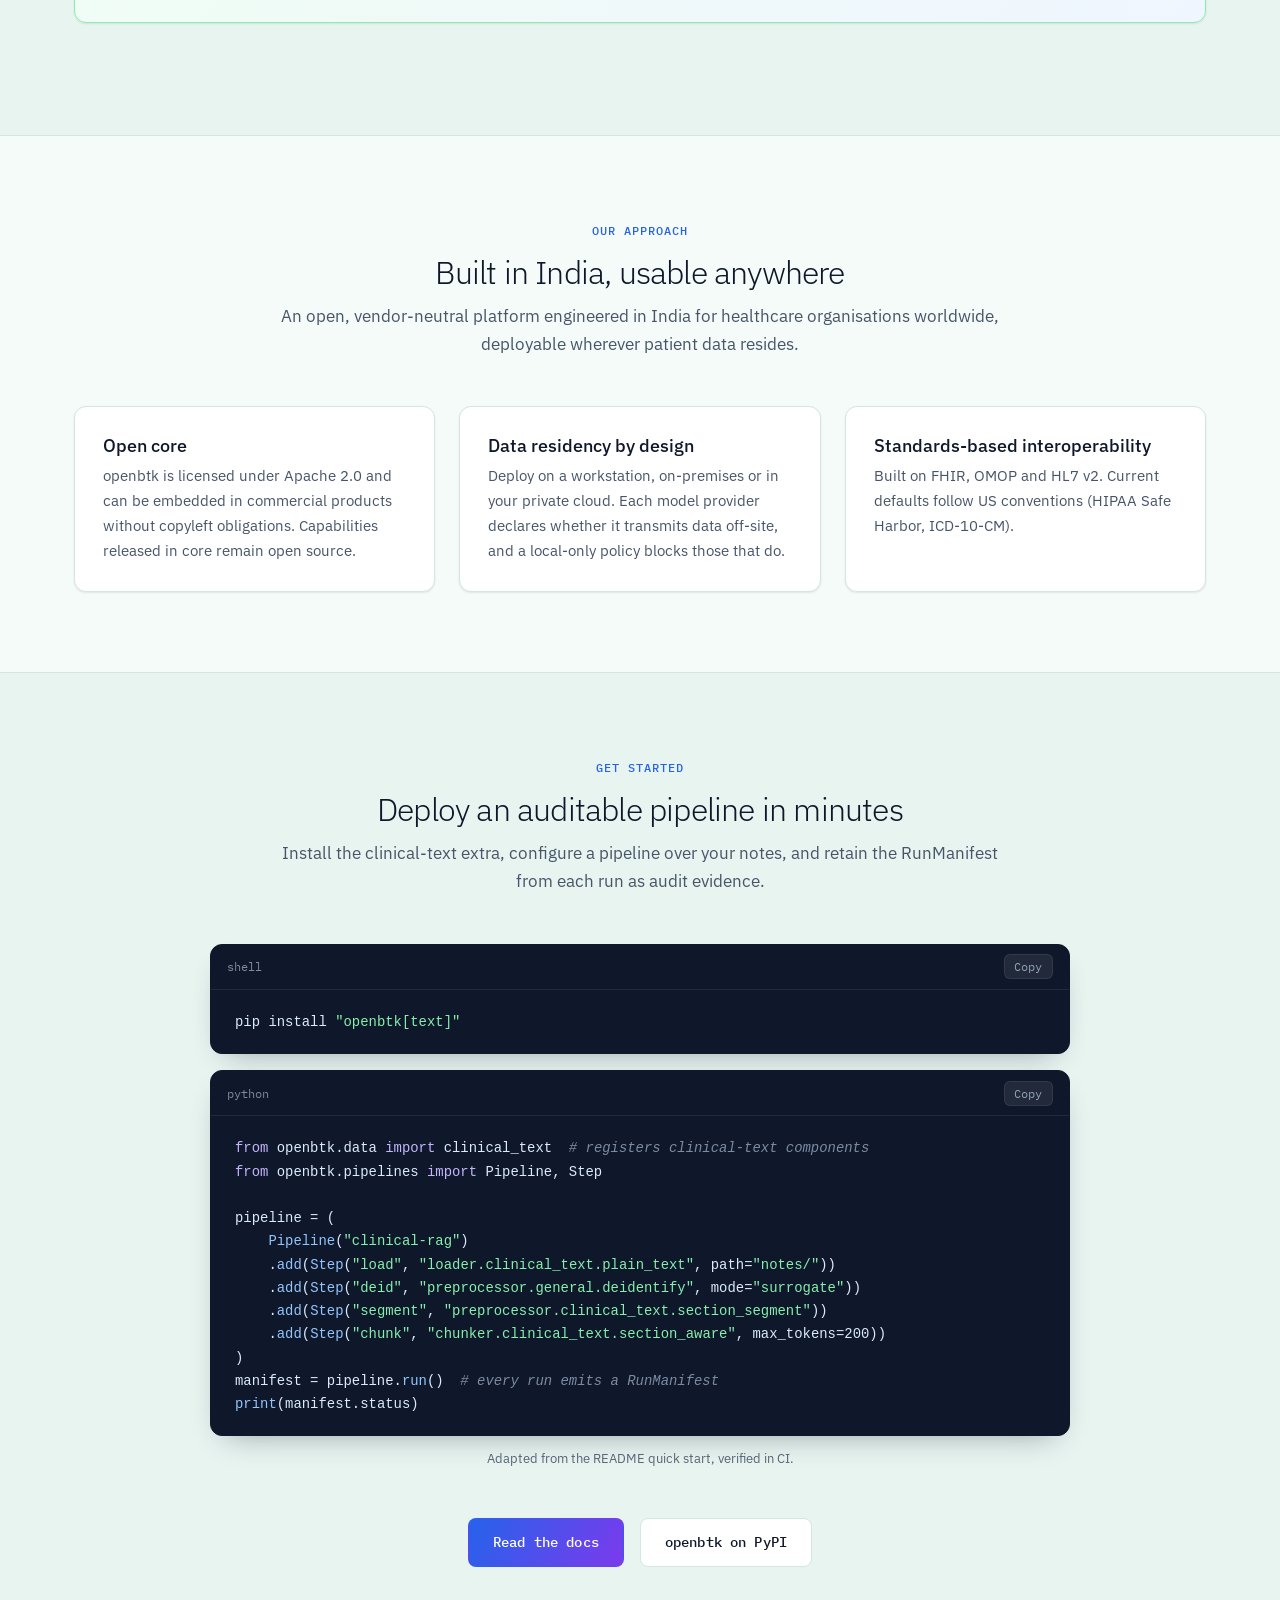
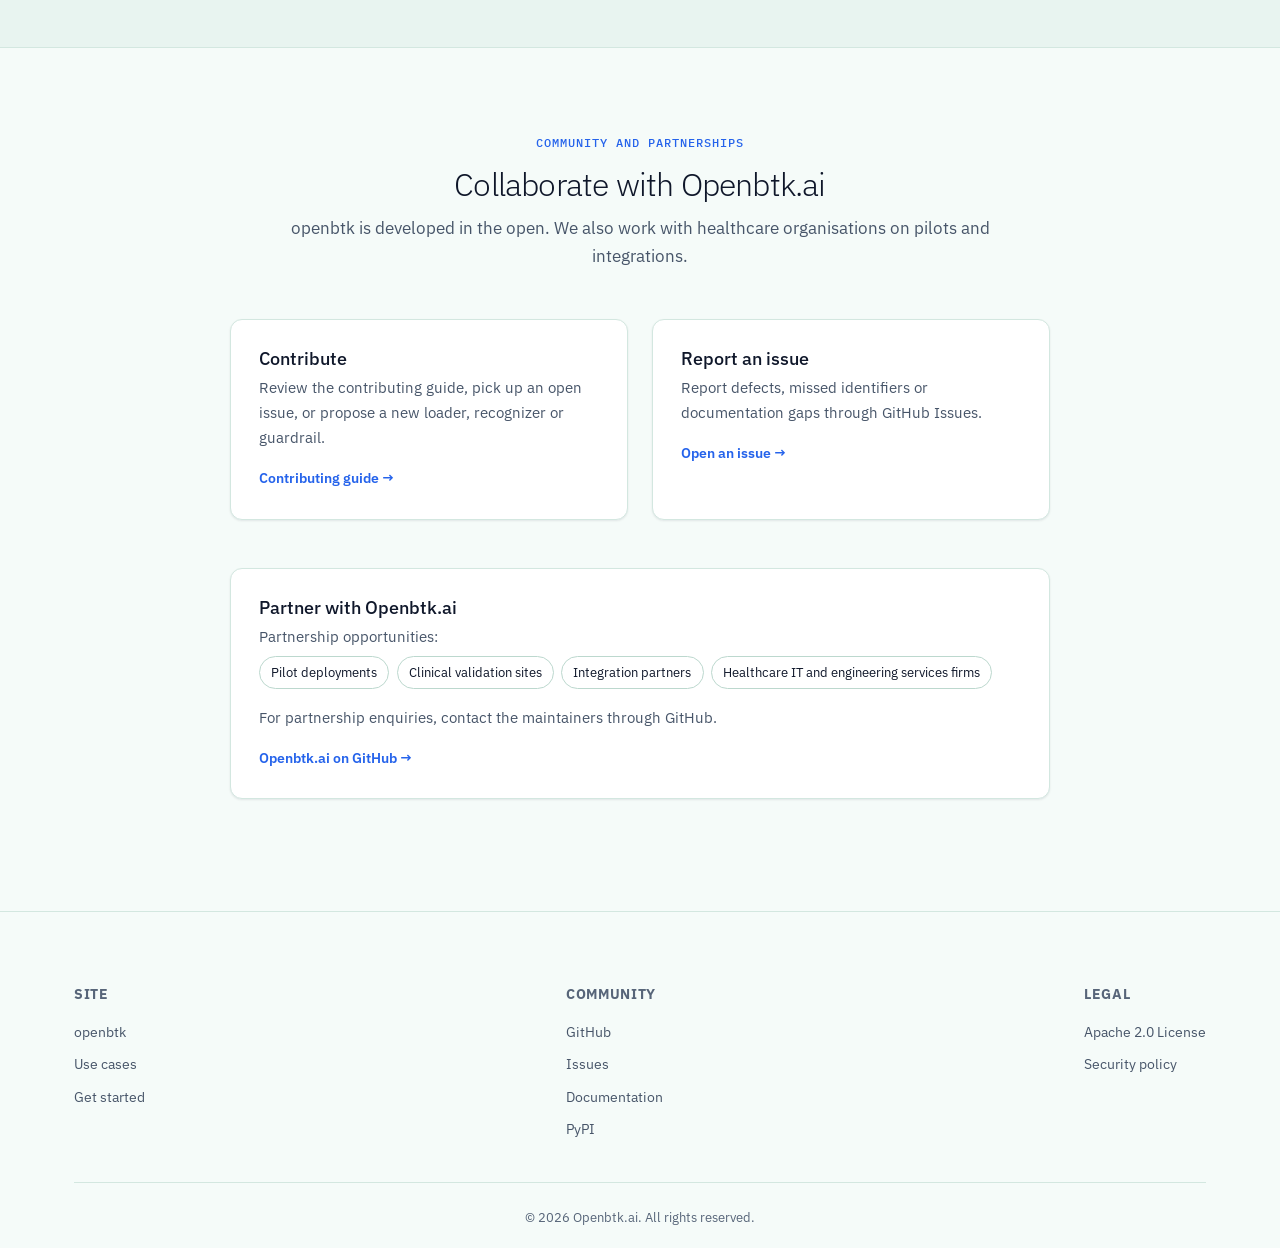
==== commit fea5359a: "Call the library openbtk; openbtk-core is only the repository name" ====
--- a/index.html
+++ b/index.html
@@ -4,7 +4,7 @@
   <meta charset="UTF-8" />
   <meta name="viewport" content="width=device-width, initial-scale=1.0" />
   <title>Openbtk.ai | Home</title>
-  <meta name="description" content="Openbtk.ai is an open-source biomedical toolkit for building AI applications. openbtk-core (v0.7, Apache 2.0) provides clinical data ingestion, PHI de-identification, retrieval-augmented generation, LLM guardrails and audit-grade provenance. Built in India, usable anywhere." />
+  <meta name="description" content="Openbtk.ai is an open-source biomedical toolkit for building AI applications. openbtk (v0.7, Apache 2.0) provides clinical data ingestion, PHI de-identification, retrieval-augmented generation, LLM guardrails and audit-grade provenance. Built in India, usable anywhere." />
   <link rel="canonical" href="https://www.openbtk.ai/" />
   <meta property="og:site_name" content="Openbtk.ai" />
   <meta property="og:title" content="Openbtk.ai · Open-source toolkit for biomedical AI" />
@@ -25,7 +25,7 @@
   {
     "@context": "https://schema.org",
     "@type": "SoftwareSourceCode",
-    "name": "openbtk-core",
+    "name": "openbtk",
     "description": "Open-source Python framework for clinical data ingestion, PHI de-identification, retrieval-augmented generation, LLM guardrails and audit-grade provenance.",
     "codeRepository": "https://github.com/openbtk/openbtk-core",
     "programmingLanguage": "Python",
@@ -46,7 +46,7 @@
       </a>
       <div class="nav-right">
         <ul class="nav-links">
-          <li><a href="#core">openbtk-core</a></li>
+          <li><a href="#core">openbtk</a></li>
           <li><a href="#use-cases">Use cases</a></li>
           <li><a href="#get-started">Get started</a></li>
           <li><a href="https://www.openbtk.ai/openbtk-core/" target="_blank" rel="noopener">Docs</a></li>
@@ -60,9 +60,9 @@
   <main>
     <section class="hero">
       <img class="hero-bg" src="/assets/hero-bg.svg?v=2" alt="" aria-hidden="true" />
-      <div class="badge"><span class="badge-dot"></span> openbtk-core v0.7 · Apache 2.0 · Built in India</div>
+      <div class="badge"><span class="badge-dot"></span> openbtk v0.7 · Apache 2.0 · Built in India</div>
       <h1>Open-source toolkit<br/>for biomedical AI.</h1>
-      <p class="subtitle">Openbtk.ai builds the governed data layer between patient data and AI models. openbtk-core is a tested Python framework for clinical data ingestion, PHI de-identification, retrieval-augmented generation (RAG) and LLM guardrails, with an auditable provenance record for every pipeline run.</p>
+      <p class="subtitle">Openbtk.ai builds the governed data layer between patient data and AI models. openbtk is a tested Python framework for clinical data ingestion, PHI de-identification, retrieval-augmented generation (RAG) and LLM guardrails, with an auditable provenance record for every pipeline run.</p>
       <div class="btn-group">
         <a href="#get-started" class="btn btn-primary">Get started</a>
         <a href="https://github.com/openbtk/openbtk-core" target="_blank" rel="noopener" class="btn btn-secondary">View on GitHub</a>
@@ -73,8 +73,8 @@
     <section class="section" id="core" style="border-top:none;">
       <div class="container">
         <div class="section-head">
-          <div class="eyebrow">openbtk-core</div>
-          <h2>openbtk-core capabilities</h2>
+          <div class="eyebrow">openbtk</div>
+          <h2>openbtk capabilities</h2>
           <p>Generally available in v0.7 on PyPI. Every capability is covered by automated tests in continuous integration (CI).</p>
         </div>
         <div class="grid grid-4">
@@ -126,7 +126,7 @@
             <p>documented quick start executed on every change</p>
           </div>
         </div>
-        <p class="note"><strong>Current limitations.</strong> openbtk-core is pre-1.0. Benchmarks use synthetic data and i2b2/n2c2 evaluation is pending. The default recognizer does not detect personal names; enable the NER recognizer where names are present. See the <a href="https://github.com/openbtk/openbtk-core#readme" target="_blank" rel="noopener">README</a> for details.</p>
+        <p class="note"><strong>Current limitations.</strong> openbtk is pre-1.0. Benchmarks use synthetic data and i2b2/n2c2 evaluation is pending. The default recognizer does not detect personal names; enable the NER recognizer where names are present. See the <a href="https://github.com/openbtk/openbtk-core#readme" target="_blank" rel="noopener">README</a> for details.</p>
       </div>
     </section>
 
@@ -167,10 +167,10 @@
         <div class="section-head">
           <div class="eyebrow">Applications</div>
           <h2>Use cases</h2>
-          <p>What healthcare and life-sciences teams can deploy with openbtk-core today.</p>
+          <p>What healthcare and life-sciences teams can deploy with openbtk today.</p>
         </div>
         <div class="card today-card">
-          <div class="mod-head"><h4>Available now with openbtk-core</h4><span class="status-pill status-done">Available</span></div>
+          <div class="mod-head"><h4>Available now with openbtk</h4><span class="status-pill status-done">Available</span></div>
           <ul class="tick-list tick-cols">
             <li>De-identification of clinical notes and structured records ahead of LLM inference</li>
             <li>FHIR, OMOP and HL7 v2 ingestion with unified patient records and cohort filtering</li>
@@ -191,7 +191,7 @@
         <div class="grid grid-3">
           <div class="card">
             <h4>Open core</h4>
-            <p>openbtk-core is licensed under Apache 2.0 and can be embedded in commercial products without copyleft obligations. Capabilities released in core remain open source.</p>
+            <p>openbtk is licensed under Apache 2.0 and can be embedded in commercial products without copyleft obligations. Capabilities released in core remain open source.</p>
           </div>
           <div class="card">
             <h4>Data residency by design</h4>
@@ -246,7 +246,7 @@
         <div class="section-head">
           <div class="eyebrow">Community and partnerships</div>
           <h2>Collaborate with Openbtk.ai</h2>
-          <p>openbtk-core is developed in the open. We also work with healthcare organisations on pilots and integrations.</p>
+          <p>openbtk is developed in the open. We also work with healthcare organisations on pilots and integrations.</p>
         </div>
         <div class="grid grid-2" style="max-width:820px;margin:0 auto;">
           <div class="card">
@@ -276,7 +276,7 @@
       <div class="footer-grid">
         <div class="footer-col">
           <h5>Site</h5>
-          <a href="#core">openbtk-core</a>
+          <a href="#core">openbtk</a>
           <a href="#use-cases">Use cases</a>
           <a href="#get-started">Get started</a>
         </div>
